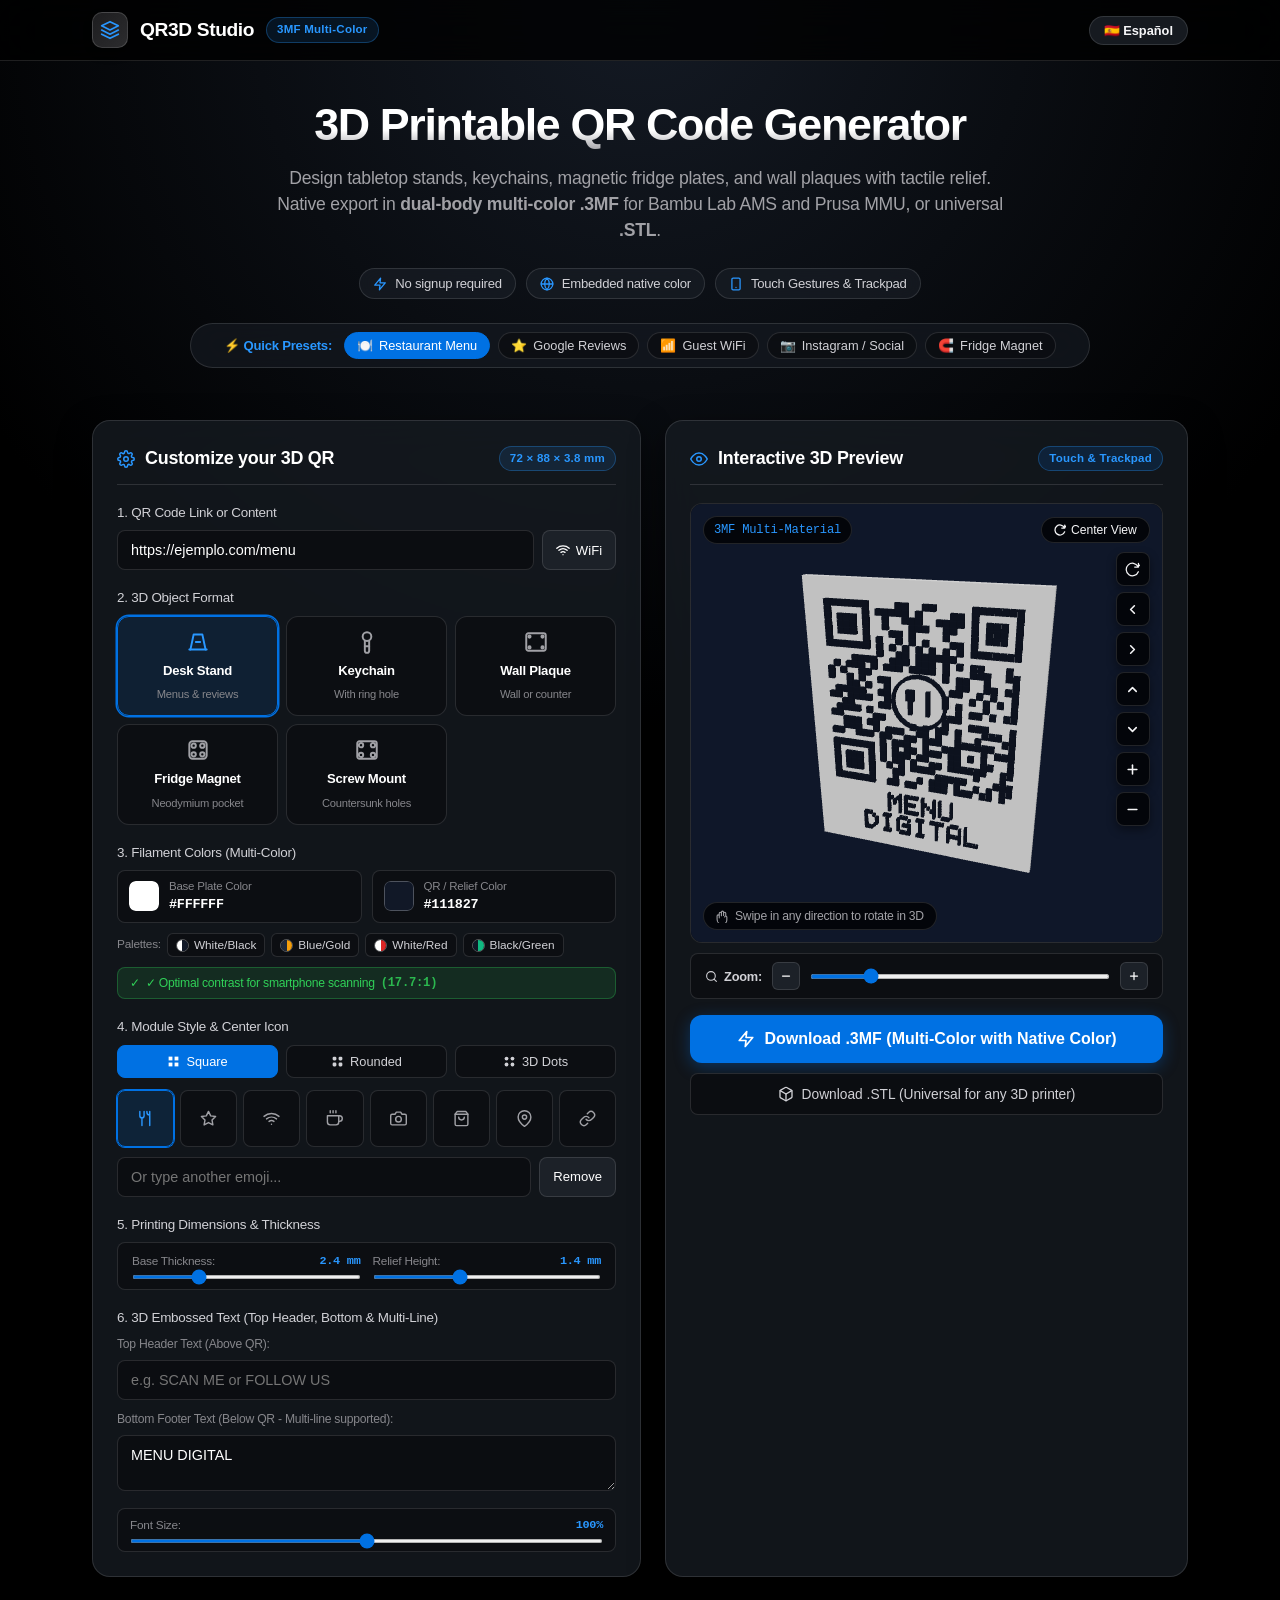
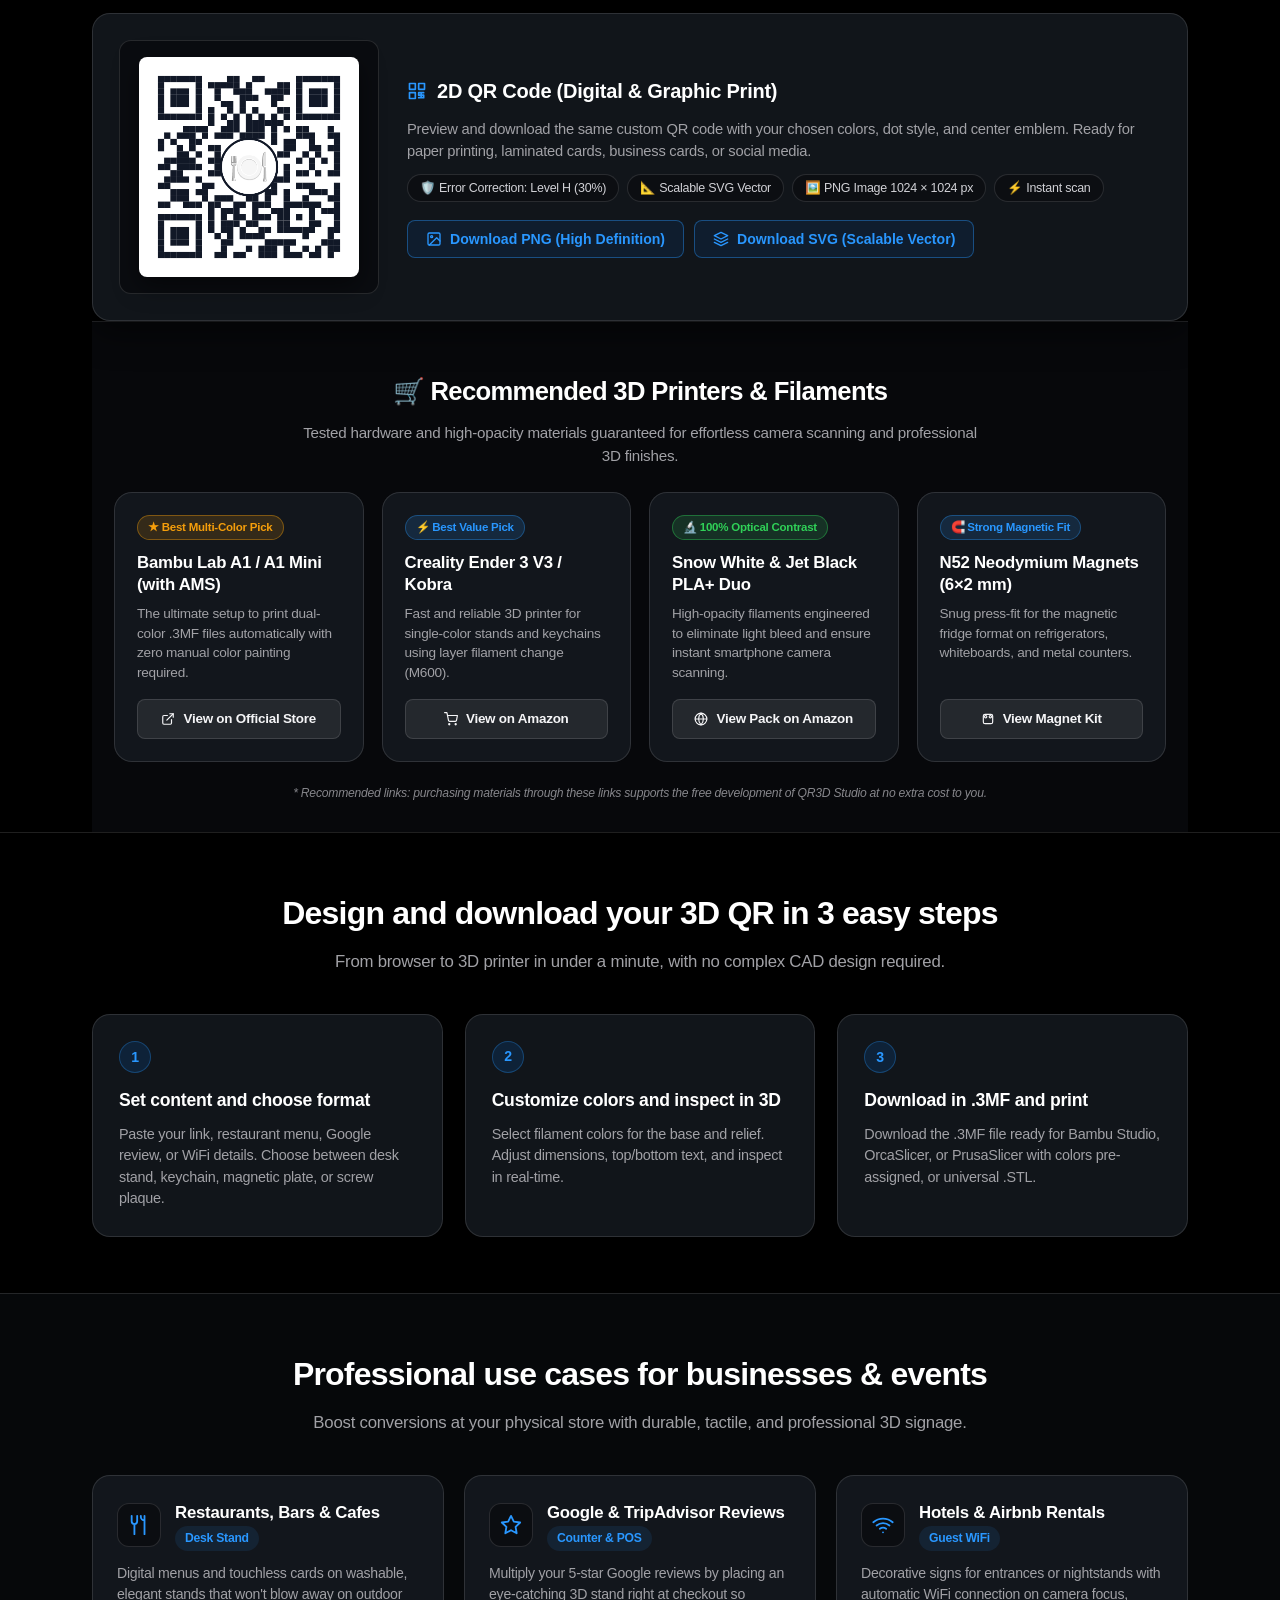
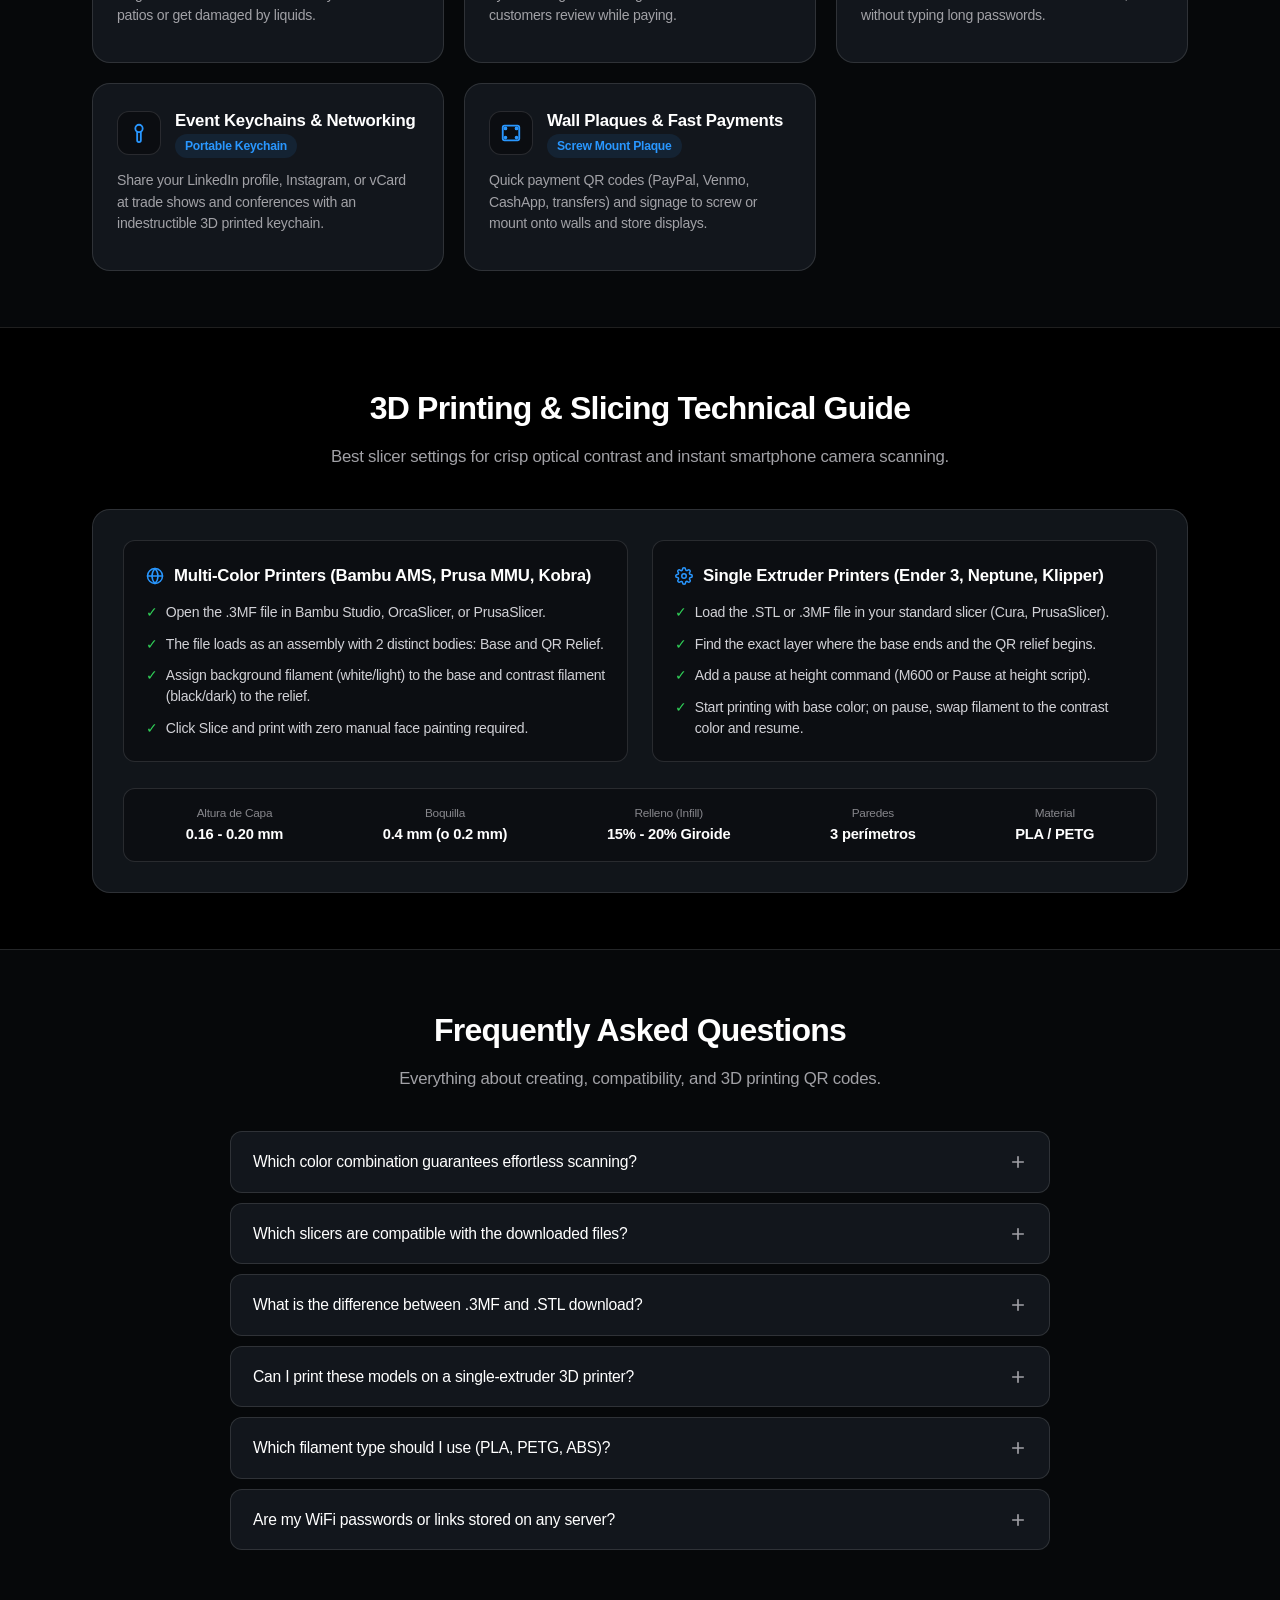
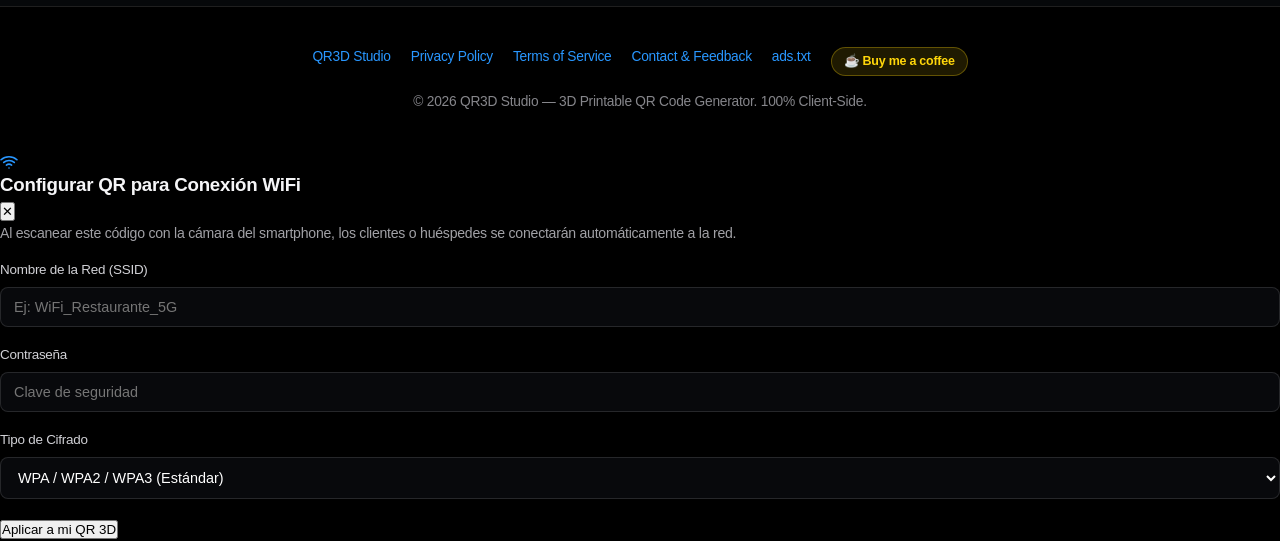
==== index.html @ d914e7c3 "Add files via upload" ====
<!DOCTYPE html>
<html lang="es">
<head>
  <!-- Google AdSense -->
  <script async src="https://pagead2.googlesyndication.com/pagead/js/adsbygoogle.js?client=ca-pub-1165188622425250" crossorigin="anonymous"></script>
  <!-- Google tag (gtag.js) -->
  <script async src="https://www.googletagmanager.com/gtag/js?id=AW-18417759272"></script>
  <script>
    window.dataLayer = window.dataLayer || [];
    function gtag(){dataLayer.push(arguments);}
    gtag('js', new Date());

    gtag('config', 'AW-18417759272');
  </script>
  <meta charset="UTF-8">
  <meta name="viewport" content="width=device-width, initial-scale=1.0, maximum-scale=5.0">
  
  <!-- SEO Primary Meta Tags -->
  <title>Generador de Códigos QR para Impresión 3D | QR3D Studio (3MF y STL)</title>
  <meta name="title" content="Generador de Códigos QR para Impresión 3D | QR3D Studio (3MF y STL)">
  <meta name="description" content="Crea códigos QR 3D para imprimir: soportes de restaurante, llaveros, placas magnéticas y de pared con textos superior e inferior multi-renglón. Exporta gratis en .3MF multicolor (Bambu/Prusa) y .STL.">
  <meta name="keywords" content="código QR para imprimir en 3D, QR llavero 3D, soporte QR 3D restaurante, generador QR 3MF multicolor, imprimir QR 3D, archivo 3MF multicolor, QR para Bambu Lab, QR wifi 3D, QR reseñas google 3d">
  <meta name="robots" content="index, follow">
  <meta name="author" content="QR3D Studio">

  <!-- Open Graph / Social Preview -->
  <meta property="og:type" content="website">
  <meta property="og:url" content="https://qr3dstudio.online/">
  <meta property="og:title" content="QR3D Studio — Generador de Códigos QR 3D en .3MF y .STL">
  <meta property="og:description" content="Convierte enlaces, cartas de restaurante y redes WiFi en piezas 3D físicas con relieve. Exportación directa multicolor para Bambu Lab, Prusa y STL.">
  <meta property="og:image" content="https://qr3dstudio.online/img/og-preview.svg">
  <meta property="og:image:type" content="image/svg+xml">
  <meta property="og:image:width" content="1200">
  <meta property="og:image:height" content="630">

  <!-- Twitter Card -->
  <meta name="twitter:card" content="summary_large_image">
  <meta name="twitter:title" content="QR3D Studio — Generador de Códigos QR para Impresión 3D">
  <meta name="twitter:description" content="Diseña soportes, llaveros y placas QR 3D listos para imprimir en tu navegador.">
  <meta name="twitter:image" content="https://qr3dstudio.online/img/og-preview.svg">

  <!-- PWA & Mobile Web App Manifest -->
  <link rel="manifest" href="manifest.json">
  <meta name="theme-color" content="#000000">
  <meta name="apple-mobile-web-app-capable" content="yes">
  <meta name="apple-mobile-web-app-status-bar-style" content="black-translucent">
  <meta name="apple-mobile-web-app-title" content="QR3D Studio">
  <link rel="apple-touch-icon" href="img/icon-192.svg">

  <!-- Stylesheet -->
  <link rel="stylesheet" href="css/styles.css">

  <!-- Structured Data (Schema.org) -->
  <script type="application/ld+json">
  {
    "@context": "https://schema.org",
    "@type": "WebApplication",
    "name": "QR3D Studio",
    "url": "https://qr3dstudio.online/",
    "description": "Herramienta online para generar modelos 3D de códigos QR en formato .3MF multicolor y .STL para impresión 3D.",
    "applicationCategory": "DesignApplication",
    "operatingSystem": "All",
    "offers": {
      "@type": "Offer",
      "price": "0",
      "priceCurrency": "USD"
    }
  }
  </script>
</head>
<body>

  <!-- Header -->
  <header>
    <div class="container nav-container">
      <div class="logo">
        <div class="logo-icon-box">
          <svg width="20" height="20" viewBox="0 0 24 24" fill="none" stroke="currentColor" stroke-width="2" stroke-linecap="round" stroke-linejoin="round">
            <polygon points="12 2 2 7 12 12 22 7 12 2"/>
            <polyline points="2 17 12 22 22 17"/>
            <polyline points="2 12 12 17 22 12"/>
          </svg>
        </div>
        <span data-i18n="app.title">QR3D Studio</span>
        <span class="badge-tag" data-i18n="app.badge">3MF Multicolor</span>
      </div>

      <div class="nav-actions">
        <!-- Language Switcher Button -->
        <button type="button" class="lang-btn" id="langSwitchBtn">
          🇺🇸 English
        </button>
      </div>
    </div>
  </header>

  <!-- Hero Section -->
  <section class="hero-section">
    <div class="container">
      <h1 class="hero-title" data-i18n="hero.title">Generador de Códigos QR para Impresión 3D</h1>
      <p class="hero-desc" data-i18n="hero.desc">
        Diseña soportes de sobremesa, llaveros, placas magnéticas y de pared con relieve táctil.
        Exportación nativa en <strong>.3MF multicolor con dos cuerpos</strong> para Bambu Lab AMS y Prusa MMU, o en <strong>.STL universal</strong>.
      </p>
      
      <div class="trust-badges">
        <div class="trust-item">
          <span class="trust-icon">
            <svg width="14" height="14" viewBox="0 0 24 24" fill="none" stroke="currentColor" stroke-width="2.2" stroke-linecap="round" stroke-linejoin="round">
              <polygon points="13 2 3 14 12 14 11 22 21 10 12 10 13 2"/>
            </svg>
          </span>
          <span data-i18n="hero.badge1">Sin registros ni esperas</span>
        </div>
        <div class="trust-item">
          <span class="trust-icon">
            <svg width="14" height="14" viewBox="0 0 24 24" fill="none" stroke="currentColor" stroke-width="2.2" stroke-linecap="round" stroke-linejoin="round">
              <circle cx="12" cy="12" r="10"/>
              <path d="M12 2a14.5 14.5 0 0 0 0 20 14.5 14.5 0 0 0 0-20"/>
              <path d="M2 12h20"/>
            </svg>
          </span>
          <span data-i18n="hero.badge2">Color embebido en el archivo</span>
        </div>
        <div class="trust-item">
          <span class="trust-icon">
            <svg width="14" height="14" viewBox="0 0 24 24" fill="none" stroke="currentColor" stroke-width="2.2" stroke-linecap="round" stroke-linejoin="round">
              <rect x="5" y="2" width="14" height="20" rx="2" ry="2"/>
              <line x1="12" y1="18" x2="12.01" y2="18"/>
            </svg>
          </span>
          <span data-i18n="hero.badge3">Gestos táctiles & Trackpad</span>
        </div>
      </div>

      <!-- Quick 1-Click Presets Bar -->
      <div class="presets-bar">
        <span class="presets-heading" data-i18n="presets.title">⚡ Presets Rápidos:</span>
        <button type="button" class="quick-preset-btn active" data-preset="menu">
          <span>🍽️</span> <span data-i18n="preset.menu">Menú Restaurante</span>
        </button>
        <button type="button" class="quick-preset-btn" data-preset="reviews">
          <span>⭐</span> <span data-i18n="preset.reviews">Reseñas Google</span>
        </button>
        <button type="button" class="quick-preset-btn" data-preset="wifi">
          <span>📶</span> <span data-i18n="preset.wifi">WiFi Huéspedes</span>
        </button>
        <button type="button" class="quick-preset-btn" data-preset="instagram">
          <span>📷</span> <span data-i18n="preset.instagram">Instagram / Redes</span>
        </button>
        <button type="button" class="quick-preset-btn" data-preset="magnet">
          <span>🧲</span> <span data-i18n="preset.magnet">Imán para Nevera</span>
        </button>
      </div>

    </div>
  </section>

  <!-- Main Tool Workspace (Above the fold) -->
  <main class="container">
    <div class="studio-grid">
      
      <!-- Left Panel: Customization Controls -->
      <div class="panel">
        <div class="panel-header">
          <h2 class="panel-title">
            <span class="title-icon">
              <svg width="18" height="18" viewBox="0 0 24 24" fill="none" stroke="currentColor" stroke-width="2" stroke-linecap="round" stroke-linejoin="round">
                <circle cx="12" cy="12" r="3"/>
                <path d="M19.4 15a1.65 1.65 0 0 0 .33 1.82l.06.06a2 2 0 0 1 0 2.83 2 2 0 0 1-2.83 0l-.06-.06a1.65 1.65 0 0 0-1.82-.33 1.65 1.65 0 0 0-1 1.51V21a2 2 0 0 1-2 2 2 2 0 0 1-2-2v-.09A1.65 1.65 0 0 0 9 19.4a1.65 1.65 0 0 0-1.82.33l-.06.06a2 2 0 0 1-2.83 0 2 2 0 0 1 0-2.83l.06-.06a1.65 1.65 0 0 0 .33-1.82 1.65 1.65 0 0 0-1.51-1H3a2 2 0 0 1-2-2 2 2 0 0 1 2-2h.09A1.65 1.65 0 0 0 4.6 9a1.65 1.65 0 0 0-.33-1.82l-.06-.06a2 2 0 0 1 0-2.83 2 2 0 0 1 2.83 0l.06.06a1.65 1.65 0 0 0 1.82.33H9a1.65 1.65 0 0 0 1-1.51V3a2 2 0 0 1 2-2 2 2 0 0 1 2 2v.09a1.65 1.65 0 0 0 1 1.51 1.65 1.65 0 0 0 1.82-.33l.06-.06a2 2 0 0 1 2.83 0 2 2 0 0 1 0 2.83l-.06.06a1.65 1.65 0 0 0-.33 1.82V9a1.65 1.65 0 0 0 1.51 1H21a2 2 0 0 1 2 2 2 2 0 0 1-2 2h-.09a1.65 1.65 0 0 0-1.51 1z"/>
              </svg>
            </span>
            <span data-i18n="panel.customize">Personaliza tu QR 3D</span>
          </h2>
          <span class="badge-tag" id="dimsBadge">72 × 90 × 3.8 mm</span>
        </div>

        <!-- 1. URL / Content Input -->
        <div class="control-group">
          <label class="control-label" for="qrInput" data-i18n="label.qr_content">1. Enlace o Contenido del QR</label>
          <div class="input-with-action">
            <input type="text" id="qrInput" class="text-input" placeholder="https://tu-restaurante.com/carta o enlace de Google Reviews" data-i18n-placeholder="placeholder.qr_input" value="https://ejemplo.com/menu">
            <button type="button" id="wifiHelperBtn" class="action-btn-sm" title="Crear QR para WiFi">
              <svg width="14" height="14" viewBox="0 0 24 24" fill="none" stroke="currentColor" stroke-width="2.2" stroke-linecap="round" stroke-linejoin="round">
                <path d="M5 12.55a11 11 0 0 1 14.08 0"/>
                <path d="M1.42 9a16 16 0 0 1 21.16 0"/>
                <path d="M8.53 16.11a6 6 0 0 1 6.95 0"/>
                <line x1="12" y1="20" x2="12.01" y2="20"/>
              </svg>
              <span data-i18n="btn.wifi">WiFi</span>
            </button>
          </div>
        </div>

        <!-- 2. Object Format (Stand, Keychain, Plaque, Magnetic, Countersunk) -->
        <div class="control-group">
          <label class="control-label" data-i18n="label.format">2. Formato del Objeto 3D</label>
          <div class="format-grid">
            <!-- Stand -->
            <div class="format-card active" data-format="stand">
              <svg class="format-svg" width="26" height="26" viewBox="0 0 24 24" fill="none" stroke="currentColor" stroke-width="1.8" stroke-linecap="round" stroke-linejoin="round">
                <path d="M4 19h16"/>
                <path d="M5 19L8 5h8l3 14"/>
                <path d="M10 12h4"/>
              </svg>
              <div class="format-title" data-i18n="format.stand">Soporte Mesa</div>
              <div class="format-sub" data-i18n="format.stand_sub">Cartas y reseñas</div>
            </div>

            <!-- Keychain -->
            <div class="format-card" data-format="keychain">
              <svg class="format-svg" width="26" height="26" viewBox="0 0 24 24" fill="none" stroke="currentColor" stroke-width="1.8" stroke-linecap="round" stroke-linejoin="round">
                <circle cx="12" cy="7" r="4"/>
                <path d="M10 11v9a2 2 0 0 0 2 2h0a2 2 0 0 0 2-2v-9"/>
                <line x1="10" y1="16" x2="14" y2="16"/>
              </svg>
              <div class="format-title" data-i18n="format.keychain">Llavero</div>
              <div class="format-sub" data-i18n="format.keychain_sub">Con anilla</div>
            </div>

            <!-- Plaque -->
            <div class="format-card" data-format="plaque">
              <svg class="format-svg" width="26" height="26" viewBox="0 0 24 24" fill="none" stroke="currentColor" stroke-width="1.8" stroke-linecap="round" stroke-linejoin="round">
                <rect x="3" y="4" width="18" height="16" rx="2"/>
                <circle cx="6" cy="7" r="1"/><circle cx="18" cy="7" r="1"/><circle cx="6" cy="17" r="1"/><circle cx="18" cy="17" r="1"/>
              </svg>
              <div class="format-title" data-i18n="format.plaque">Placa Pared</div>
              <div class="format-sub" data-i18n="format.plaque_sub">Pared o mostrador</div>
            </div>

            <!-- Magnetic Fridge -->
            <div class="format-card" data-format="magnetic">
              <svg class="format-svg" width="26" height="26" viewBox="0 0 24 24" fill="none" stroke="currentColor" stroke-width="1.8" stroke-linecap="round" stroke-linejoin="round">
                <rect x="4" y="4" width="16" height="16" rx="3"/>
                <circle cx="8" cy="8" r="2"/><circle cx="16" cy="8" r="2"/><circle cx="8" cy="16" r="2"/><circle cx="16" cy="16" r="2"/>
              </svg>
              <div class="format-title" data-i18n="format.magnetic">Imán Nevera</div>
              <div class="format-sub" data-i18n="format.magnetic_sub">Cajeado neodimio</div>
            </div>

            <!-- Countersunk Screws -->
            <div class="format-card" data-format="countersunk">
              <svg class="format-svg" width="26" height="26" viewBox="0 0 24 24" fill="none" stroke="currentColor" stroke-width="1.8" stroke-linecap="round" stroke-linejoin="round">
                <rect x="3" y="4" width="18" height="16" rx="2"/>
                <circle cx="6.5" cy="7.5" r="2"/><circle cx="17.5" cy="7.5" r="2"/><circle cx="6.5" cy="16.5" r="2"/><circle cx="17.5" cy="16.5" r="2"/>
              </svg>
              <div class="format-title" data-i18n="format.countersunk">Con Tornillos</div>
              <div class="format-sub" data-i18n="format.countersunk_sub">Agujeros cónicos</div>
            </div>
          </div>

          <!-- Dynamic Magnet Size Options -->
          <div id="magnetSizeGroup" style="display:none; margin-top:10px;">
            <span class="control-label" style="font-size:0.78rem;" data-i18n="label.magnet_size">Tamaño de Imán de Neodimio:</span>
            <div class="toggle-pills">
              <button type="button" class="shape-btn magnet-size-btn active" data-size="6x2" data-i18n="magnet.6mm">6×2 mm (Estándar)</button>
              <button type="button" class="shape-btn magnet-size-btn" data-size="10x2" data-i18n="magnet.10mm">10×2 mm (Extra Fuerte)</button>
            </div>
          </div>
        </div>

        <!-- 3. Dual Colors & Optical Contrast Detector -->
        <div class="control-group">
          <label class="control-label" data-i18n="label.colors">3. Colores de Filamento (Multicolor)</label>
          <div class="color-picker-row">
            <div class="color-box-picker">
              <input type="color" id="baseColorInput" value="#FFFFFF">
              <div class="color-box-info">
                <span class="color-box-label" data-i18n="label.base_color">Color de la Base</span>
                <span class="color-box-hex" id="baseColorHex">#FFFFFF</span>
              </div>
            </div>
            <div class="color-box-picker">
              <input type="color" id="reliefColorInput" value="#111827">
              <div class="color-box-info">
                <span class="color-box-label" data-i18n="label.relief_color">Color del QR / Relieve</span>
                <span class="color-box-hex" id="reliefColorHex">#111827</span>
              </div>
            </div>
          </div>

          <!-- Color Presets -->
          <div class="presets-container">
            <span class="presets-label" data-i18n="label.palettes">Paletas:</span>
            <button type="button" class="color-preset-btn" data-base="#FFFFFF" data-relief="#111827">
              <span class="preset-dual-dot"><span class="preset-half" style="background:#FFFFFF"></span><span class="preset-half" style="background:#111827"></span></span> <span data-i18n="palette.bw">Blanco/Negro</span>
            </button>
            <button type="button" class="color-preset-btn" data-base="#1E293B" data-relief="#F59E0B">
              <span class="preset-dual-dot"><span class="preset-half" style="background:#1E293B"></span><span class="preset-half" style="background:#F59E0B"></span></span> <span data-i18n="palette.gold">Azul/Oro</span>
            </button>
            <button type="button" class="color-preset-btn" data-base="#FFFFFF" data-relief="#DC2626">
              <span class="preset-dual-dot"><span class="preset-half" style="background:#FFFFFF"></span><span class="preset-half" style="background:#DC2626"></span></span> <span data-i18n="palette.red">Blanco/Rojo</span>
            </button>
            <button type="button" class="color-preset-btn" data-base="#111827" data-relief="#10B981">
              <span class="preset-dual-dot"><span class="preset-half" style="background:#111827"></span><span class="preset-half" style="background:#10B981"></span></span> <span data-i18n="palette.green">Negro/Verde</span>
            </button>
          </div>

          <!-- Live Optical Contrast Badge -->
          <div id="contrastBadge" class="contrast-badge optimal">
            <span class="contrast-icon">✓</span>
            <span data-i18n="contrast.optimal">Contraste óptimo para escaneo con smartphone</span>
            <span class="contrast-ratio">(21:1)</span>
          </div>
        </div>

        <!-- 4. Module Shape & Center Icon -->
        <div class="control-group">
          <label class="control-label" data-i18n="label.style_and_icon">4. Estilo de los Puntos e Icono Central</label>
          <div class="toggle-pills" style="margin-bottom: 12px;">
            <button type="button" class="shape-btn active" data-shape="square">
              <svg width="13" height="13" viewBox="0 0 24 24" fill="currentColor">
                <rect x="3" y="3" width="7" height="7"/>
                <rect x="14" y="3" width="7" height="7"/>
                <rect x="3" y="14" width="7" height="7"/>
                <rect x="14" y="14" width="7" height="7"/>
              </svg>
              <span data-i18n="shape.square">Cuadrado</span>
            </button>
            <button type="button" class="shape-btn" data-shape="rounded">
              <svg width="13" height="13" viewBox="0 0 24 24" fill="currentColor">
                <rect x="3" y="3" width="7" height="7" rx="2.5"/>
                <rect x="14" y="3" width="7" height="7" rx="2.5"/>
                <rect x="3" y="14" width="7" height="7" rx="2.5"/>
                <rect x="14" y="14" width="7" height="7" rx="2.5"/>
              </svg>
              <span data-i18n="shape.rounded">Redondeado</span>
            </button>
            <button type="button" class="shape-btn" data-shape="dots">
              <svg width="13" height="13" viewBox="0 0 24 24" fill="currentColor">
                <circle cx="6.5" cy="6.5" r="3.5"/><circle cx="17.5" cy="6.5" r="3.5"/><circle cx="6.5" cy="17.5" r="3.5"/><circle cx="17.5" cy="17.5" r="3.5"/>
              </svg>
              <span data-i18n="shape.dots">Puntos 3D</span>
            </button>
          </div>

          <!-- Minimalist Vector Emblem Selector -->
          <div class="emoji-selector-row">
            <button type="button" class="emblem-btn active" data-emoji="🍽️" title="Restaurante / Carta">
              <svg width="17" height="17" viewBox="0 0 24 24" fill="none" stroke="currentColor" stroke-width="2" stroke-linecap="round" stroke-linejoin="round">
                <path d="M18 2v20M18 7a4 4 0 0 1-4-4V2"/><path d="M4 2v6a3 3 0 0 0 3 3h0a3 3 0 0 0 3-3V2M7 11v11"/>
              </svg>
            </button>
            <button type="button" class="emblem-btn" data-emoji="⭐" title="Reseñas Google">
              <svg width="17" height="17" viewBox="0 0 24 24" fill="none" stroke="currentColor" stroke-width="2" stroke-linecap="round" stroke-linejoin="round">
                <polygon points="12 2 15.09 8.26 22 9.27 17 14.14 18.18 21.02 12 17.77 5.82 21.02 7 14.14 2 9.27 8.91 8.26 12 2"/>
              </svg>
            </button>
            <button type="button" class="emblem-btn" data-emoji="📶" title="WiFi">
              <svg width="17" height="17" viewBox="0 0 24 24" fill="none" stroke="currentColor" stroke-width="2" stroke-linecap="round" stroke-linejoin="round">
                <path d="M5 12.55a11 11 0 0 1 14.08 0"/><path d="M1.42 9a16 16 0 0 1 21.16 0"/><path d="M8.53 16.11a6 6 0 0 1 6.95 0"/><line x1="12" y1="20" x2="12.01" y2="20"/>
              </svg>
            </button>
            <button type="button" class="emblem-btn" data-emoji="☕" title="Café">
              <svg width="17" height="17" viewBox="0 0 24 24" fill="none" stroke="currentColor" stroke-width="2" stroke-linecap="round" stroke-linejoin="round">
                <path d="M18 8h1a4 4 0 0 1 0 8h-1"/><path d="M2 8h16v9a4 4 0 0 1-4 4H6a4 4 0 0 1-4-4V8z"/><line x1="6" y1="1" x2="6" y2="4"/><line x1="10" y1="1" x2="10" y2="4"/><line x1="14" y1="1" x2="14" y2="4"/>
              </svg>
            </button>
            <button type="button" class="emblem-btn" data-emoji="📷" title="Instagram / Cámara">
              <svg width="17" height="17" viewBox="0 0 24 24" fill="none" stroke="currentColor" stroke-width="2" stroke-linecap="round" stroke-linejoin="round">
                <path d="M23 19a2 2 0 0 1-2 2H3a2 2 0 0 1-2-2V8a2 2 0 0 1 2-2h4l2-3h6l2 3h4a2 2 0 0 1 2 2z"/><circle cx="12" cy="13" r="4"/>
              </svg>
            </button>
            <button type="button" class="emblem-btn" data-emoji="🛍️" title="Comercio / Tienda">
              <svg width="17" height="17" viewBox="0 0 24 24" fill="none" stroke="currentColor" stroke-width="2" stroke-linecap="round" stroke-linejoin="round">
                <path d="M6 2L3 6v14a2 2 0 0 0 2 2h14a2 2 0 0 0 2-2V6l-3-4z"/><line x1="3" y1="6" x2="21" y2="6"/><path d="M16 10a4 4 0 0 1-8 0"/>
              </svg>
            </button>
            <button type="button" class="emblem-btn" data-emoji="📍" title="Ubicación">
              <svg width="17" height="17" viewBox="0 0 24 24" fill="none" stroke="currentColor" stroke-width="2" stroke-linecap="round" stroke-linejoin="round">
                <path d="M21 10c0 7-9 13-9 13s-9-6-9-13a9 9 0 0 1 18 0z"/><circle cx="12" cy="10" r="3"/>
              </svg>
            </button>
            <button type="button" class="emblem-btn" data-emoji="🔗" title="Enlace web">
              <svg width="17" height="17" viewBox="0 0 24 24" fill="none" stroke="currentColor" stroke-width="2" stroke-linecap="round" stroke-linejoin="round">
                <path d="M10 13a5 5 0 0 0 7.54.54l3-3a5 5 0 0 0-7.07-7.07l-1.72 1.71"/><path d="M14 11a5 5 0 0 0-7.54-.54l-3 3a5 5 0 0 0 7.07 7.07l1.71-1.71"/>
              </svg>
            </button>
          </div>

          <div class="input-with-action">
            <input type="text" id="customEmojiInput" class="text-input" placeholder="O escribe otro emoji..." data-i18n-placeholder="placeholder.custom_emoji" maxlength="4">
            <button type="button" id="clearEmojiBtn" class="action-btn-sm" data-i18n="btn.clear_emoji">Quitar</button>
          </div>
        </div>

        <!-- 5. Dimensions & Thickness Sliders -->
        <div class="control-group">
          <label class="control-label" data-i18n="label.dimensions">5. Dimensiones y Grosores de Impresión</label>
          <div class="dimension-sliders-row">
            <div class="dim-slider-item">
              <div class="dim-slider-header">
                <span data-i18n="label.base_thick">Grosor de Base:</span>
                <span id="baseThickVal" class="dim-slider-val">2.4 mm</span>
              </div>
              <input type="range" id="baseThickSlider" class="dim-range-input" min="1.6" max="4.5" value="2.4" step="0.2">
            </div>
            <div class="dim-slider-item">
              <div class="dim-slider-header">
                <span data-i18n="label.relief_height">Altura Relieve:</span>
                <span id="reliefHeightVal" class="dim-slider-val">1.4 mm</span>
              </div>
              <input type="range" id="reliefHeightSlider" class="dim-range-input" min="0.8" max="2.4" value="1.4" step="0.2">
            </div>
          </div>
        </div>

        <!-- 6. 3D Embossed Text: Top Header, Bottom & Multi-Line -->
        <div class="control-group" style="margin-bottom: 0;">
          <label class="control-label" data-i18n="label.text_section">6. Textos en Relieve 3D (Superior, Inferior y Renglones)</label>
          
          <!-- Top Header Text -->
          <div style="margin-bottom: 10px;">
            <label class="control-label" for="topTextInput" style="font-size:0.76rem; color:var(--text-muted);" data-i18n="label.top_text">Texto Superior (Arriba del QR):</label>
            <input type="text" id="topTextInput" class="text-input" placeholder="Ej: ESCANÉAME o SÍGUENOS" data-i18n-placeholder="placeholder.top_text" value="" maxlength="26">
          </div>

          <!-- Bottom Footer Text (Textarea with multi-line support) -->
          <div style="margin-bottom: 10px;">
            <label class="control-label" for="bottomTextInput" style="font-size:0.76rem; color:var(--text-muted);" data-i18n="label.bottom_text">Texto Inferior (Abajo del QR - Soporta renglones):</label>
            <textarea id="bottomTextInput" class="text-input" rows="2" style="resize:vertical; min-height:48px;" placeholder="Ej: MENÚ DIGITAL&#10;RESTAURANTE" data-i18n-placeholder="placeholder.bottom_text" maxlength="50">MENU DIGITAL</textarea>
          </div>

          <!-- Font Size Scale Slider -->
          <div class="dim-slider-item" style="background:rgba(10, 12, 16, 0.7); border:1px solid var(--border); border-radius:var(--radius-sm); padding:8px 12px;">
            <div class="dim-slider-header">
              <span data-i18n="label.text_size">Tamaño de Letra:</span>
              <span id="textSizeVal" class="dim-slider-val">100%</span>
            </div>
            <input type="range" id="textSizeSlider" class="dim-range-input" min="50" max="150" value="100" step="5">
          </div>
        </div>

      </div>

      <!-- Right Panel: Interactive 3D Viewport & Instant Downloads -->
      <div class="panel viewport-panel">
        <div class="panel-header">
          <h2 class="panel-title">
            <span class="title-icon">
              <svg width="18" height="18" viewBox="0 0 24 24" fill="none" stroke="currentColor" stroke-width="2" stroke-linecap="round" stroke-linejoin="round">
                <path d="M1 12s4-8 11-8 11 8 11 8-4 8-11 8-11-8-11-8z"/>
                <circle cx="12" cy="12" r="3"/>
              </svg>
            </span>
            <span data-i18n="panel.viewport">Vista Previa 3D Interactiva</span>
          </h2>
          <span class="badge-tag" style="background:rgba(0, 113, 227, 0.15); color:#2997ff;" data-i18n="badge.touch">Gesto Táctil & Trackpad</span>
        </div>

        <!-- 3D Canvas Viewport (touch-action locked for smooth swipe) -->
        <div class="viewport-container">
          <canvas id="qrCanvas3d"></canvas>
          
          <!-- Viewport Top Overlay -->
          <div class="viewport-overlay-top">
            <span class="dimensions-badge" data-i18n="badge.multimaterial">3MF Multi-Material</span>
            <button type="button" class="reset-cam-btn" id="reset3dBtn">
              <svg width="12" height="12" viewBox="0 0 24 24" fill="none" stroke="currentColor" stroke-width="2.5" stroke-linecap="round" stroke-linejoin="round">
                <path d="M21.5 2v6h-6M21.34 15.57a10 10 0 1 1-.57-8.38l6.73-5.19"/>
              </svg>
              <span data-i18n="btn.center_view">Centrar Vista</span>
            </button>
          </div>

          <!-- On-Screen Floating Control Buttons -->
          <div class="viewport-floating-controls">
            <button type="button" class="viewport-ctrl-btn" id="btnAutoRotate" title="Rotación automática (Play / Pausa)">
              <svg width="15" height="15" viewBox="0 0 24 24" fill="none" stroke="currentColor" stroke-width="2" stroke-linecap="round" stroke-linejoin="round">
                <path d="M21.5 2v6h-6M21.34 15.57a10 10 0 1 1-.57-8.38l6.73-5.19"/>
              </svg>
            </button>
            <button type="button" class="viewport-ctrl-btn" id="btnRotateLeft" title="Girar izquierda">
              <svg width="15" height="15" viewBox="0 0 24 24" fill="none" stroke="currentColor" stroke-width="2.5" stroke-linecap="round" stroke-linejoin="round">
                <polyline points="15 18 9 12 15 6"/>
              </svg>
            </button>
            <button type="button" class="viewport-ctrl-btn" id="btnRotateRight" title="Girar derecha">
              <svg width="15" height="15" viewBox="0 0 24 24" fill="none" stroke="currentColor" stroke-width="2.5" stroke-linecap="round" stroke-linejoin="round">
                <polyline points="9 18 15 12 9 6"/>
              </svg>
            </button>
            <button type="button" class="viewport-ctrl-btn" id="btnTiltUp" title="Inclinar arriba">
              <svg width="15" height="15" viewBox="0 0 24 24" fill="none" stroke="currentColor" stroke-width="2.5" stroke-linecap="round" stroke-linejoin="round">
                <polyline points="18 15 12 9 6 15"/>
              </svg>
            </button>
            <button type="button" class="viewport-ctrl-btn" id="btnTiltDown" title="Inclinar abajo">
              <svg width="15" height="15" viewBox="0 0 24 24" fill="none" stroke="currentColor" stroke-width="2.5" stroke-linecap="round" stroke-linejoin="round">
                <polyline points="6 9 12 15 18 9"/>
              </svg>
            </button>
            <button type="button" class="viewport-ctrl-btn" id="btnZoomIn" title="Acercar zoom (+)">
              <svg width="15" height="15" viewBox="0 0 24 24" fill="none" stroke="currentColor" stroke-width="2.5" stroke-linecap="round" stroke-linejoin="round">
                <line x1="12" y1="5" x2="12" y2="19"/><line x1="5" y1="12" x2="19" y2="12"/>
              </svg>
            </button>
            <button type="button" class="viewport-ctrl-btn" id="btnZoomOut" title="Alejar zoom (-)">
              <svg width="15" height="15" viewBox="0 0 24 24" fill="none" stroke="currentColor" stroke-width="2.5" stroke-linecap="round" stroke-linejoin="round">
                <line x1="5" y1="12" x2="19" y2="12"/>
              </svg>
            </button>
          </div>

          <!-- Viewport Bottom Overlay -->
          <div class="viewport-overlay-bottom">
            <span class="trackpad-hint-bar">
              <svg width="13" height="13" viewBox="0 0 24 24" fill="none" stroke="currentColor" stroke-width="2" stroke-linecap="round" stroke-linejoin="round">
                <path d="M18 11V6a2 2 0 0 0-2-2v0a2 2 0 0 0-2 2v0M14 10V4a2 2 0 0 0-2-2v0a2 2 0 0 0-2 2v2M10 10.5V6a2 2 0 0 0-2-2v0a2 2 0 0 0-2 2v8M6 14.5V11a2 2 0 0 0-2-2v0a2 2 0 0 0-2 2v6c0 5 3.5 9 8.5 9h2c4 0 7.5-3 7.5-7.5V13a2 2 0 0 0-2-2v0a2 2 0 0 0-2 2"/>
              </svg>
              <span data-i18n="hint.touch">Desliza en cualquier dirección para rotar en 3D</span>
            </span>
          </div>
        </div>

        <!-- Interactive Zoom Slider Bar -->
        <div class="zoom-slider-bar">
          <span class="zoom-label">
            <svg width="13" height="13" viewBox="0 0 24 24" fill="none" stroke="currentColor" stroke-width="2" stroke-linecap="round" stroke-linejoin="round">
              <circle cx="11" cy="11" r="8"/><line x1="21" y1="21" x2="16.65" y2="16.65"/>
            </svg>
            <span data-i18n="label.zoom">Zoom:</span>
          </span>
          <button type="button" class="zoom-step-btn" id="btnZoomOutSlider" title="Alejar (Zoom -)">
            <svg width="12" height="12" viewBox="0 0 24 24" fill="none" stroke="currentColor" stroke-width="2.5" stroke-linecap="round" stroke-linejoin="round">
              <line x1="5" y1="12" x2="19" y2="12"/>
            </svg>
          </button>
          <input type="range" id="zoomSlider" min="90" max="500" value="220" step="2" title="Desliza para ajustar el tamaño en pantalla">
          <button type="button" class="zoom-step-btn" id="btnZoomInSlider" title="Acercar (Zoom +)">
            <svg width="12" height="12" viewBox="0 0 24 24" fill="none" stroke="currentColor" stroke-width="2.5" stroke-linecap="round" stroke-linejoin="round">
              <line x1="12" y1="5" x2="12" y2="19"/><line x1="5" y1="12" x2="19" y2="12"/>
            </svg>
          </button>
        </div>

        <!-- Direct 1-Click Instant 3D Download Buttons -->
        <div class="download-section">
          <button type="button" id="btnDownload3MF" class="btn-primary-download">
            <svg width="18" height="18" viewBox="0 0 24 24" fill="none" stroke="currentColor" stroke-width="2.2" stroke-linecap="round" stroke-linejoin="round">
              <polygon points="13 2 3 14 12 14 11 22 21 10 12 10 13 2"/>
            </svg>
            <span data-i18n="btn.download_3mf">Descargar .3MF (Multicolor con Color Nativo)</span>
          </button>
          
          <button type="button" id="btnDownloadSTL" class="btn-secondary-download" style="padding: 12px;" title="Descargar modelo 3D combinado para cambio de filamento por pausa de capa">
            <svg width="16" height="16" viewBox="0 0 24 24" fill="none" stroke="currentColor" stroke-width="2" stroke-linecap="round" stroke-linejoin="round">
              <path d="M21 16V8a2 2 0 0 0-1-1.73l-7-4a2 2 0 0 0-2 0l-7 4A2 2 0 0 0 3 8v8a2 2 0 0 0 1 1.73l7 4a2 2 0 0 0 2 0l7-4A2 2 0 0 0 21 16z"/>
              <polyline points="3.27 6.96 12 12.01 20.73 6.96"/>
              <line x1="12" y1="22.08" x2="12" y2="12"/>
            </svg>
            <span data-i18n="btn.download_stl">Descargar .STL (Universal para cualquier impresora)</span>
          </button>
        </div>

      </div>

    </div>

    <!-- NEW SECTION: Dedicated 2D QR Code View & Vector Export -->
    <div class="qr-2d-section">
      <div class="qr-2d-grid">
        <!-- 2D High-Resolution Canvas Preview -->
        <div class="qr-2d-preview-wrapper">
          <canvas id="qrCanvas2dFull" width="512" height="512"></canvas>
        </div>

        <!-- 2D Information & Export Actions -->
        <div class="qr-2d-info-col">
          <h3 class="qr-2d-title">
            <span class="title-icon">
              <svg width="20" height="20" viewBox="0 0 24 24" fill="none" stroke="currentColor" stroke-width="2" stroke-linecap="round" stroke-linejoin="round">
                <rect x="3" y="3" width="7" height="7"/>
                <rect x="14" y="3" width="7" height="7"/>
                <rect x="3" y="14" width="7" height="7"/>
                <path d="M14 14h3v3h-3zM17 17h3v3h-3zM14 20h3v-3M20 14h-3v3"/>
              </svg>
            </span>
            <span data-i18n="section_2d.title">Código QR en 2D (Digital e Impresión Gráfica)</span>
          </h3>
          <p class="qr-2d-desc" data-i18n="section_2d.desc">
            Visualiza y descarga el mismo código QR con tus colores personalizados, forma de puntos y distintivo central.
            Listo para imprimir en papel, incluir en cartas plastificadas, tarjetas de visita o publicar en redes sociales.
          </p>

          <div class="qr-2d-meta-row">
            <span class="qr-meta-pill" data-i18n="meta.error_correction">🛡️ Corrección de error: Nivel H (30%)</span>
            <span class="qr-meta-pill" data-i18n="meta.svg">📐 Formato Vectorial SVG</span>
            <span class="qr-meta-pill" data-i18n="meta.png">🖼️ Imagen PNG 1024 × 1024 px</span>
            <span class="qr-meta-pill" data-i18n="meta.scan">⚡ Escaneo instantáneo</span>
          </div>

          <div class="qr-2d-actions-row">
            <button type="button" id="btnDownloadPNG2D" class="btn-2d-download">
              <svg width="16" height="16" viewBox="0 0 24 24" fill="none" stroke="currentColor" stroke-width="2" stroke-linecap="round" stroke-linejoin="round">
                <rect x="3" y="3" width="18" height="18" rx="2" ry="2"/>
                <circle cx="8.5" cy="8.5" r="1.5"/>
                <polyline points="21 15 16 10 5 21"/>
              </svg>
              <span data-i18n="btn.download_png">Descargar PNG (Alta Definición)</span>
            </button>
            <button type="button" id="btnDownloadSVG2D" class="btn-2d-download">
              <svg width="16" height="16" viewBox="0 0 24 24" fill="none" stroke="currentColor" stroke-width="2" stroke-linecap="round" stroke-linejoin="round">
                <polygon points="12 2 2 7 12 12 22 7 12 2"/>
                <polyline points="2 17 12 22 22 17"/>
                <polyline points="2 12 12 17 22 12"/>
              </svg>
              <span data-i18n="btn.download_svg">Descargar SVG (Vectorial Escalable)</span>
            </button>
          </div>
        </div>
      </div>
    </div>

    <!-- Recommended 3D Hardware & High-Contrast Supplies -->
        <!-- Recommended 3D Printers, Filaments & Hardware Showcase (Affiliate Ready) -->
    <section class="affiliate-section">
      <div class="container">
        <div class="section-header" style="margin-bottom: 16px;">
          <h2 class="section-title" style="font-size: 1.6rem;" data-i18n="affiliate.section_title">🛒 Impresoras 3D y Filamentos Recomendados</h2>
          <p class="section-subtitle" style="font-size: 0.95rem;" data-i18n="affiliate.section_desc">Equipamiento probado y materiales con contraste óptico garantizado para fabricar tus códigos QR 3D con acabado profesional.</p>
        </div>

        <div class="affiliate-grid">
          <!-- Card 1: Bambu Lab A1 / A1 Mini -->
          <div class="affiliate-card">
            <span class="affiliate-badge gold" data-i18n="affiliate.printer1_badge">★ Mejor Opción Multicolor</span>
            <h3 class="affiliate-title" data-i18n="affiliate.printer1_title">Bambu Lab A1 / A1 Mini (con AMS)</h3>
            <p class="affiliate-desc" data-i18n="affiliate.printer1_desc">La combinación ideal para imprimir archivos .3MF multicolor en 2 colores de forma 100% automática sin pintar a mano.</p>
            <a href="https://store.bambulab.com" target="_blank" rel="noopener sponsored" class="affiliate-btn">
              <svg width="14" height="14" viewBox="0 0 24 24" fill="none" stroke="currentColor" stroke-width="2" stroke-linecap="round" stroke-linejoin="round"><path d="M18 13v6a2 2 0 0 1-2 2H5a2 2 0 0 1-2-2V8a2 2 0 0 1 2-2h6"/><polyline points="15 3 21 3 21 9"/><line x1="10" y1="14" x2="21" y2="3"/></svg>
              <span data-i18n="affiliate.printer1_btn">Ver Oferta en Tienda Oficial</span>
            </a>
          </div>

          <!-- Card 2: Creality Ender 3 V3 / Kobra -->
          <div class="affiliate-card">
            <span class="affiliate-badge" data-i18n="affiliate.printer2_badge">⚡ Mejor Calidad / Precio</span>
            <h3 class="affiliate-title" data-i18n="affiliate.printer2_title">Creality Ender 3 V3 / Kobra</h3>
            <p class="affiliate-desc" data-i18n="affiliate.printer2_desc">Impresora rápida y fiable para placas y llaveros monocolor con cambio de filamento por pausa de capa (M600).</p>
            <a href="https://www.amazon.com/s?k=3d+printer+creality+ender+3+v3" target="_blank" rel="noopener sponsored" class="affiliate-btn">
              <svg width="14" height="14" viewBox="0 0 24 24" fill="none" stroke="currentColor" stroke-width="2" stroke-linecap="round" stroke-linejoin="round"><circle cx="9" cy="21" r="1"/><circle cx="20" cy="21" r="1"/><path d="M1 1h4l2.68 13.39a2 2 0 0 0 2 1.61h9.72a2 2 0 0 0 2-1.61L23 6H6"/></svg>
              <span data-i18n="affiliate.printer2_btn">Ver en Amazon</span>
            </a>
          </div>

          <!-- Card 3: PLA+ High Opacity Duo -->
          <div class="affiliate-card">
            <span class="affiliate-badge green" data-i18n="affiliate.filament_badge">🔬 Contraste Óptico 100%</span>
            <h3 class="affiliate-title" data-i18n="affiliate.filament_title">Pack Dúo PLA+ Blanco Nieve y Negro</h3>
            <p class="affiliate-desc" data-i18n="affiliate.filament_desc">Filamentos de alta opacidad diseñados para evitar transparencias y asegurar lectura óptica instantánea en cámaras.</p>
            <a href="https://www.amazon.com/s?k=pla+filament+black+white+bundle" target="_blank" rel="noopener sponsored" class="affiliate-btn">
              <svg width="14" height="14" viewBox="0 0 24 24" fill="none" stroke="currentColor" stroke-width="2" stroke-linecap="round" stroke-linejoin="round"><circle cx="12" cy="12" r="10"/><path d="M12 2a14.5 14.5 0 0 0 0 20 14.5 14.5 0 0 0 0-20"/><path d="M2 12h20"/></svg>
              <span data-i18n="affiliate.filament_btn">Ver Pack en Amazon</span>
            </a>
          </div>

          <!-- Card 4: Neodymium Magnets -->
          <div class="affiliate-card">
            <span class="affiliate-badge" data-i18n="affiliate.magnets_badge">🧲 Fijación Magnética</span>
            <h3 class="affiliate-title" data-i18n="affiliate.magnets_title">Imanes de Neodimio N52 (6×2 mm)</h3>
            <p class="affiliate-desc" data-i18n="affiliate.magnets_desc">Ajuste perfecto a presión para el formato de placa magnética en neveras, pizarras y expositores metálicos.</p>
            <a href="https://www.amazon.com/s?k=neodymium+magnets+6x2mm" target="_blank" rel="noopener sponsored" class="affiliate-btn">
              <svg width="14" height="14" viewBox="0 0 24 24" fill="none" stroke="currentColor" stroke-width="2" stroke-linecap="round" stroke-linejoin="round"><rect x="4" y="4" width="16" height="16" rx="3"/><circle cx="8" cy="8" r="2"/><circle cx="16" cy="8" r="2"/></svg>
              <span data-i18n="affiliate.magnets_btn">Ver Kit de Imanes</span>
            </a>
          </div>
        </div>

        <p class="affiliate-disclaimer" data-i18n="affiliate.disclaimer">* Enlaces recomendados: al adquirir materiales a través de estos enlaces apoyas el mantenimiento gratuito de QR3D Studio sin coste extra para ti.</p>
      </div>
    </section>


  </main>

  <!-- Section: How it Works (3 Steps) -->
  <section class="content-section">
    <div class="container">
      <div class="section-header">
        <h2 class="section-title" data-i18n="steps.heading">Diseña y descarga tu QR 3D en 3 sencillos pasos</h2>
        <p class="section-subtitle" data-i18n="steps.subheading">Del navegador a tu impresora 3D en menos de 1 minuto, sin software de diseño complejo.</p>
      </div>

      <div class="steps-grid">
        <div class="step-card">
          <div class="step-number">1</div>
          <h3 class="step-title" data-i18n="step1.title">Configura el contenido y el soporte</h3>
          <p class="step-desc" data-i18n="step1.desc">Pega tu enlace, menú de restaurante, reseña de Google o clave WiFi. Elige entre soporte de mesa, llavero, placa magnética o con tornillos.</p>
        </div>

        <div class="step-card">
          <div class="step-number">2</div>
          <h3 class="step-title" data-i18n="step2.title">Personaliza colores y revisa en 3D</h3>
          <p class="step-desc" data-i18n="step2.desc">Selecciona los dos colores de filamento para la base y el relieve. Ajusta dimensiones, textos arriba/abajo e inspecciona en el visor 3D en tiempo real.</p>
        </div>

        <div class="step-card">
          <div class="step-number">3</div>
          <h3 class="step-title" data-i18n="step3.title">Descarga en .3MF y manda a imprimir</h3>
          <p class="step-desc" data-i18n="step3.desc">Descarga el archivo .3MF listo para Bambu Studio, OrcaSlicer o PrusaSlicer con colores ya asignados, o el .STL universal.</p>
        </div>
      </div>
    </div>
  </section>

  <!-- Section: Use Cases -->
  <section class="content-section" style="background: rgba(22, 27, 34, 0.3);">
    <div class="container">
      <div class="section-header">
        <h2 class="section-title" data-i18n="cases.heading">Ideas de uso profesionales para negocios y eventos</h2>
        <p class="section-subtitle" data-i18n="cases.subheading">Aumenta las conversiones de tu negocio físico con señalética 3D duradera, táctil y profesional.</p>
      </div>

      <div class="use-cases-grid">
        <!-- Card 1 -->
        <div class="use-case-card">
          <div class="use-case-header">
            <div class="use-case-icon-box">
              <svg width="22" height="22" viewBox="0 0 24 24" fill="none" stroke="currentColor" stroke-width="2" stroke-linecap="round" stroke-linejoin="round">
                <path d="M18 2v20M18 7a4 4 0 0 1-4-4V2"/><path d="M4 2v6a3 3 0 0 0 3 3h0a3 3 0 0 0 3-3V2M7 11v11"/>
              </svg>
            </div>
            <div>
              <h3 class="use-case-title" data-i18n="case1.title">Restaurantes, Bares y Cafés</h3>
              <span class="use-case-badge" data-i18n="case1.badge">Soporte de Mesa</span>
            </div>
          </div>
          <p class="use-case-text" data-i18n="case1.desc">Menús digitales y cartas sin contacto en soportes lavables y elegantes que no se vuelan con el viento en terrazas ni se deterioran con líquidos.</p>
        </div>

        <!-- Card 2 -->
        <div class="use-case-card">
          <div class="use-case-header">
            <div class="use-case-icon-box">
              <svg width="22" height="22" viewBox="0 0 24 24" fill="none" stroke="currentColor" stroke-width="2" stroke-linecap="round" stroke-linejoin="round">
                <polygon points="12 2 15.09 8.26 22 9.27 17 14.14 18.18 21.02 12 17.77 5.82 21.02 7 14.14 2 9.27 8.91 8.26 12 2"/>
              </svg>
            </div>
            <div>
              <h3 class="use-case-title" data-i18n="case2.title">Reseñas de Google y TripAdvisor</h3>
              <span class="use-case-badge" data-i18n="case2.badge">Mostrador y Caja</span>
            </div>
          </div>
          <p class="use-case-text" data-i18n="case2.desc">Multiplica tus valoraciones de 5 estrellas en Google colocando un soporte llamativo junto al TPV para que el cliente opine justo al pagar.</p>
        </div>

        <!-- Card 3 -->
        <div class="use-case-card">
          <div class="use-case-header">
            <div class="use-case-icon-box">
              <svg width="22" height="22" viewBox="0 0 24 24" fill="none" stroke="currentColor" stroke-width="2" stroke-linecap="round" stroke-linejoin="round">
                <path d="M5 12.55a11 11 0 0 1 14.08 0"/><path d="M1.42 9a16 16 0 0 1 21.16 0"/><path d="M8.53 16.11a6 6 0 0 1 6.95 0"/><line x1="12" y1="20" x2="12.01" y2="20"/>
              </svg>
            </div>
            <div>
              <h3 class="use-case-title" data-i18n="case3.title">Alojamientos Turísticos y Airbnb</h3>
              <span class="use-case-badge" data-i18n="case3.badge">WiFi de Huéspedes</span>
            </div>
          </div>
          <p class="use-case-text" data-i18n="case3.desc">Placas decorativas para la entrada o mesita de noche con conexión WiFi automática al enfocar la cámara, sin teclear contraseñas largas.</p>
        </div>

        <!-- Card 4 -->
        <div class="use-case-card">
          <div class="use-case-header">
            <div class="use-case-icon-box">
              <svg width="22" height="22" viewBox="0 0 24 24" fill="none" stroke="currentColor" stroke-width="2" stroke-linecap="round" stroke-linejoin="round">
                <circle cx="12" cy="7" r="4"/><path d="M10 11v9a2 2 0 0 0 2 2h0a2 2 0 0 0 2-2v-9"/>
              </svg>
            </div>
            <div>
              <h3 class="use-case-title" data-i18n="case4.title">Llaveros de Eventos y Networking</h3>
              <span class="use-case-badge" data-i18n="case4.badge">Llavero Portátil</span>
            </div>
          </div>
          <p class="use-case-text" data-i18n="case4.desc">Comparte tu perfil de LinkedIn, Instagram o tarjeta de contacto vCard en ferias y congresos llevando un llavero 3D indestructible.</p>
        </div>

        <!-- Card 5 -->
        <div class="use-case-card">
          <div class="use-case-header">
            <div class="use-case-icon-box">
              <svg width="22" height="22" viewBox="0 0 24 24" fill="none" stroke="currentColor" stroke-width="2" stroke-linecap="round" stroke-linejoin="round">
                <rect x="3" y="4" width="18" height="16" rx="2"/><circle cx="6" cy="7" r="1"/><circle cx="18" cy="7" r="1"/><circle cx="6" cy="17" r="1"/><circle cx="18" cy="17" r="1"/>
              </svg>
            </div>
            <div>
              <h3 class="use-case-title" data-i18n="case5.title">Placas de Pared y Pagos Rápidos</h3>
              <span class="use-case-badge" data-i18n="case5.badge">Placa con Tornillos</span>
            </div>
          </div>
          <p class="use-case-text" data-i18n="case5.desc">Códigos de pago rápido (Bizum, Mercado Pago, transferencias) y señalética para fijar con tornillos o adhesivo en muros y mostradores.</p>
        </div>
      </div>
    </div>
  </section>

  <!-- Section: 3D Printing Technical Guide -->
  <section class="content-section">
    <div class="container">
      <div class="section-header">
        <h2 class="section-title" data-i18n="guide.heading">Guía Técnica de Impresión y Laminación 3D</h2>
        <p class="section-subtitle" data-i18n="guide.subheading">Consejos de configuración para conseguir códigos QR con contraste perfecto y lectura óptica instantánea.</p>
      </div>

      <div class="guide-container">
        <div class="guide-cols">
          <!-- Col 1: AMS / Multi-material -->
          <div class="guide-block">
            <h3 class="guide-block-title">
              <span class="title-icon">
                <svg width="18" height="18" viewBox="0 0 24 24" fill="none" stroke="currentColor" stroke-width="2" stroke-linecap="round" stroke-linejoin="round">
                  <circle cx="12" cy="12" r="10"/><path d="M12 2a14.5 14.5 0 0 0 0 20 14.5 14.5 0 0 0 0-20"/>
                  <path d="M2 12h20"/>
                </svg>
              </span>
              <span data-i18n="guide.ams_title">Impresoras Multicolor (Bambu AMS, Prusa MMU, Kobra)</span>
            </h3>
            <ul class="guide-list">
              <li><span class="check-bullet">✓</span> <span data-i18n="guide.ams_1">Abre el archivo .3MF en Bambu Studio, OrcaSlicer o PrusaSlicer.</span></li>
              <li><span class="check-bullet">✓</span> <span data-i18n="guide.ams_2">El archivo se carga como un ensamblaje con 2 piezas separadas: Base y Relieve QR.</span></li>
              <li><span class="check-bullet">✓</span> <span data-i18n="guide.ams_3">Asigna el filamento de fondo (blanco/claro) a la base y el de contraste (negro/oscuro) al relieve.</span></li>
              <li><span class="check-bullet">✓</span> <span data-i18n="guide.ams_4">Haz clic en Laminar e imprime sin necesidad de colorear manualmente caras ni geometrías.</span></li>
            </ul>
          </div>

          <!-- Col 2: Single Extruder M600 -->
          <div class="guide-block">
            <h3 class="guide-block-title">
              <span class="title-icon">
                <svg width="18" height="18" viewBox="0 0 24 24" fill="none" stroke="currentColor" stroke-width="2" stroke-linecap="round" stroke-linejoin="round">
                  <circle cx="12" cy="12" r="3"/>
                  <path d="M19.4 15a1.65 1.65 0 0 0 .33 1.82l.06.06a2 2 0 0 1 0 2.83 2 2 0 0 1-2.83 0l-.06-.06a1.65 1.65 0 0 0-1.82-.33 1.65 1.65 0 0 0-1 1.51V21a2 2 0 0 1-2 2 2 2 0 0 1-2-2v-.09A1.65 1.65 0 0 0 9 19.4a1.65 1.65 0 0 0-1.82.33l-.06.06a2 2 0 0 1-2.83 0 2 2 0 0 1 0-2.83l.06-.06a1.65 1.65 0 0 0 .33-1.82 1.65 1.65 0 0 0-1.51-1H3a2 2 0 0 1-2-2 2 2 0 0 1 2-2h.09A1.65 1.65 0 0 0 4.6 9a1.65 1.65 0 0 0-.33-1.82l-.06-.06a2 2 0 0 1 0-2.83 2 2 0 0 1 2.83 0l.06.06a1.65 1.65 0 0 0 1.82.33H9a1.65 1.65 0 0 0 1-1.51V3a2 2 0 0 1 2-2 2 2 0 0 1 2 2v.09a1.65 1.65 0 0 0 1 1.51 1.65 1.65 0 0 0 1.82-.33l.06-.06a2 2 0 0 1 2.83 0 2 2 0 0 1 0 2.83l-.06.06a1.65 1.65 0 0 0-.33 1.82V9a1.65 1.65 0 0 0 1.51 1H21a2 2 0 0 1 2 2 2 2 0 0 1-2 2h-.09a1.65 1.65 0 0 0-1.51 1z"/>
                </svg>
              </span>
              <span data-i18n="guide.single_title">Impresoras Monocromo (Ender 3, Neptune, Klipper)</span>
            </h3>
            <ul class="guide-list">
              <li><span class="check-bullet">✓</span> <span data-i18n="guide.single_1">Carga el archivo .STL o .3MF en tu laminador habitual (Cura, PrusaSlicer).</span></li>
              <li><span class="check-bullet">✓</span> <span data-i18n="guide.single_2">Localiza la capa exacta donde termina la base y empieza el relieve.</span></li>
              <li><span class="check-bullet">✓</span> <span data-i18n="guide.single_3">Añade una pausa por altura de capa (comando M600 o Pause at height).</span></li>
              <li><span class="check-bullet">✓</span> <span data-i18n="guide.single_4">Inicia con el color base; al pausar, cambia el carrete al color del QR y reanuda.</span></li>
            </ul>
          </div>
        </div>

        <!-- Slicer Recommended Settings Bar -->
        <div class="slicer-params-bar">
          <div class="param-item">
            <div class="param-name">Altura de Capa</div>
            <div class="param-val">0.16 - 0.20 mm</div>
          </div>
          <div class="param-item">
            <div class="param-name">Boquilla</div>
            <div class="param-val">0.4 mm (o 0.2 mm)</div>
          </div>
          <div class="param-item">
            <div class="param-name">Relleno (Infill)</div>
            <div class="param-val">15% - 20% Giroide</div>
          </div>
          <div class="param-item">
            <div class="param-name">Paredes</div>
            <div class="param-val">3 perímetros</div>
          </div>
          <div class="param-item">
            <div class="param-name">Material</div>
            <div class="param-val">PLA / PETG</div>
          </div>
        </div>
      </div>
    </div>
  </section>

  <!-- Section: FAQ -->
  <section class="content-section" style="background: rgba(22, 27, 34, 0.3);">
    <div class="container">
      <div class="section-header">
        <h2 class="section-title" data-i18n="faq.heading">Preguntas Frecuentes</h2>
        <p class="section-subtitle" data-i18n="faq.subheading">Todo sobre la creación, compatibilidad y laminación de códigos QR 3D.</p>
      </div>

      <div class="faq-list">
        <!-- Q1 -->
        <div class="faq-item">
          <div class="faq-question">
            <span data-i18n="faq.q1">¿Qué combinación de colores garantiza que el código QR se escanee sin problemas?</span>
            <svg class="faq-icon-svg" width="18" height="18" viewBox="0 0 24 24" fill="none" stroke="currentColor" stroke-width="2.2" stroke-linecap="round" stroke-linejoin="round">
              <line x1="12" y1="5" x2="12" y2="19"/><line x1="5" y1="12" x2="19" y2="12"/>
            </svg>
          </div>
          <div class="faq-answer" data-i18n="faq.a1">
            Para una lectura rápida con cualquier cámara de smartphone es imprescindible un alto contraste óptico. Las combinaciones más fiables son base blanca/clara con relieve negro/oscuro. Evita filamentos transparentes, con purpurina o combinaciones de bajo contraste.
          </div>
        </div>

        <!-- Q2 -->
        <div class="faq-item">
          <div class="faq-question">
            <span data-i18n="faq.q2">¿Con qué programas de laminación (slicers) son compatibles los archivos descargados?</span>
            <svg class="faq-icon-svg" width="18" height="18" viewBox="0 0 24 24" fill="none" stroke="currentColor" stroke-width="2.2" stroke-linecap="round" stroke-linejoin="round">
              <line x1="12" y1="5" x2="12" y2="19"/><line x1="5" y1="12" x2="19" y2="12"/>
            </svg>
          </div>
          <div class="faq-answer" data-i18n="faq.a2">
            Los archivos .3MF son compatibles nativamente con Bambu Studio, OrcaSlicer, PrusaSlicer y Ultimaker Cura. Los archivos .STL son compatibles con la totalidad de laminadores y plataformas de modelado 3D del mercado.
          </div>
        </div>

        <!-- Q3 -->
        <div class="faq-item">
          <div class="faq-question">
            <span data-i18n="faq.q3">¿Cuál es la diferencia entre descargar en formato .3MF y formato .STL?</span>
            <svg class="faq-icon-svg" width="18" height="18" viewBox="0 0 24 24" fill="none" stroke="currentColor" stroke-width="2.2" stroke-linecap="round" stroke-linejoin="round">
              <line x1="12" y1="5" x2="12" y2="19"/><line x1="5" y1="12" x2="19" y2="12"/>
            </svg>
          </div>
          <div class="faq-answer" data-i18n="faq.a3">
            El formato .3MF almacena la geometría organizada en piezas separadas con información de color lista para impresoras multicolor (sistemas tipo AMS o MMU). El formato .STL entrega la malla geométrica combinada, ideal para impresoras monocromáticas tradicionales o cambios de filamento manuales por capa.
          </div>
        </div>

        <!-- Q4 -->
        <div class="faq-item">
          <div class="faq-question">
            <span data-i18n="faq.q4">¿Puedo imprimir estos modelos si mi impresora tiene un solo extrusor?</span>
            <svg class="faq-icon-svg" width="18" height="18" viewBox="0 0 24 24" fill="none" stroke="currentColor" stroke-width="2.2" stroke-linecap="round" stroke-linejoin="round">
              <line x1="12" y1="5" x2="12" y2="19"/><line x1="5" y1="12" x2="19" y2="12"/>
            </svg>
          </div>
          <div class="faq-answer" data-i18n="faq.a4">
            Sí. Dado que el diseño está configurado con la base en los primeros milímetros y el código QR en la parte superior, puedes programar una pausa de capa (M600) en tu laminador para cambiar el rollo de filamento manualmente justo antes de que empiece el relieve.
          </div>
        </div>

        <!-- Q5 -->
        <div class="faq-item">
          <div class="faq-question">
            <span data-i18n="faq.q5">¿Qué tipo de filamento debo elegir (PLA, PETG, ABS)?</span>
            <svg class="faq-icon-svg" width="18" height="18" viewBox="0 0 24 24" fill="none" stroke="currentColor" stroke-width="2.2" stroke-linecap="round" stroke-linejoin="round">
              <line x1="12" y1="5" x2="12" y2="19"/><line x1="5" y1="12" x2="19" y2="12"/>
            </svg>
          </div>
          <div class="faq-answer" data-i18n="faq.a5">
            PLA es el material recomendado para interiores (llaveros, placas de oficina, cartas de restaurante cubiertas) por su facilidad de impresión y acabado nítido. PETG es ideal para exteriores o mesas de terraza, ya que resiste mejor la radiación solar, la humedad y el desgaste diario.
          </div>
        </div>

        <!-- Q6 -->
        <div class="faq-item">
          <div class="faq-question">
            <span data-i18n="faq.q6">¿Mis enlaces o contraseñas WiFi quedan almacenados en la web?</span>
            <svg class="faq-icon-svg" width="18" height="18" viewBox="0 0 24 24" fill="none" stroke="currentColor" stroke-width="2.2" stroke-linecap="round" stroke-linejoin="round">
              <line x1="12" y1="5" x2="12" y2="19"/><line x1="5" y1="12" x2="19" y2="12"/>
            </svg>
          </div>
          <div class="faq-answer" data-i18n="faq.a6">
            No. La generación del código QR y el cálculo del modelo 3D se realizan íntegramente dentro de tu navegador web mediante JavaScript. Ningún dato es transmitido ni guardado en servidores externos.
          </div>
        </div>
      </div>
    </div>
  </section>

  <!-- Footer -->
  <footer>
    <div class="container">
      <div class="footer-links">
        <a href="index.html" data-i18n="app.title">QR3D Studio</a>
        <a href="privacidad.html" data-i18n="legal.privacy">Política de Privacidad</a>
        <a href="#" id="openTermsBtn" data-i18n="legal.terms">Términos de Uso</a>
        <a href="#" id="openContactBtn" data-i18n="legal.contact">Contacto y Feedback</a>
        <a href="https://qr3dstudio.online/ads.txt">ads.txt</a>
        <a href="https://buymeacoffee.com" target="_blank" rel="noopener" class="footer-coffee-btn" data-i18n="legal.coffee">
          ☕ Invítame a un café
        </a>
      </div>
      <p data-i18n="footer.copy">© 2026 QR3D Studio — Generador de Códigos QR para Impresión 3D. 100% Client-Side.</p>
    </div>
  </footer>

  <!-- Instant Download Floating Toast Notification -->
  <div id="downloadToast" class="download-toast">
    <span class="toast-icon">
      <svg width="18" height="18" viewBox="0 0 24 24" fill="none" stroke="currentColor" stroke-width="2.5" stroke-linecap="round" stroke-linejoin="round">
        <polyline points="20 6 9 17 4 12"/>
      </svg>
    </span>
    <span data-i18n="download.toast">¡Descarga iniciada con éxito! Ya puedes abrir el archivo en tu laminador.</span>
  </div>

  <!-- Modal: WiFi QR Helper -->
  <div class="modal-overlay" id="wifiModal">
    <div class="modal-box">
      <div class="modal-header">
        <h3 class="modal-title">
          <span class="title-icon">
            <svg width="18" height="18" viewBox="0 0 24 24" fill="none" stroke="currentColor" stroke-width="2.2" stroke-linecap="round" stroke-linejoin="round">
              <path d="M5 12.55a11 11 0 0 1 14.08 0"/><path d="M1.42 9a16 16 0 0 1 21.16 0"/><path d="M8.53 16.11a6 6 0 0 1 6.95 0"/><line x1="12" y1="20" x2="12.01" y2="20"/>
            </svg>
          </span>
          Configurar QR para Conexión WiFi
        </h3>
        <button type="button" class="modal-close-icon" id="closeWifiBtn">✕</button>
      </div>
      <p style="font-size:0.88rem; color:var(--text-secondary); margin-bottom:16px;">
        Al escanear este código con la cámara del smartphone, los clientes o huéspedes se conectarán automáticamente a la red.
      </p>
      <div class="control-group">
        <label class="control-label" for="wifiSsid">Nombre de la Red (SSID)</label>
        <input type="text" id="wifiSsid" class="text-input" placeholder="Ej: WiFi_Restaurante_5G">
      </div>
      <div class="control-group">
        <label class="control-label" for="wifiPass">Contraseña</label>
        <input type="text" id="wifiPass" class="text-input" placeholder="Clave de seguridad">
      </div>
      <div class="control-group">
        <label class="control-label" for="wifiType">Tipo de Cifrado</label>
        <select id="wifiType" class="text-input">
          <option value="WPA">WPA / WPA2 / WPA3 (Estándar)</option>
          <option value="WEP">WEP (Antiguo)</option>
          <option value="nopass">Red Abierta (Sin contraseña)</option>
        </select>
      </div>
      <button type="button" id="applyWifiBtn" class="modal-action-btn">Aplicar a mi QR 3D</button>
    </div>
  </div>

  <!-- Legal Modal: Terms of Service -->
  <div class="legal-modal-overlay" id="termsModal">
    <div class="legal-modal-box">
      <div class="legal-header">
        <h3 class="legal-title">Términos de Uso</h3>
        <button type="button" class="close-modal-btn" id="closeTermsBtn">✕</button>
      </div>
      <div class="legal-body">
        <h4>1. Licencia de Uso</h4>
        <p>Los modelos geométricos 3D generados en formatos .3MF, .STL, PNG y SVG son de libre disposición. Eres libre de imprimir, compartir y comercializar físicamente las piezas impresas a tus clientes sin abonar regalías.</p>
        <h4>2. Responsabilidad de Escaneo y Calibración</h4>
        <p>La legibilidad óptica del código QR físico depende de factores externos como la calibración de tu impresora 3D, el contraste de los filamentos seleccionados y la iluminación ambiental. QR3D Studio proporciona herramientas de ayuda visual pero no garantiza el escaneo en impresiones defectuosas.</p>
      </div>
    </div>
  </div>

  <!-- Legal Modal: Contact & Feedback -->
  <div class="legal-modal-overlay" id="contactModal">
    <div class="legal-modal-box">
      <div class="legal-header">
        <h3 class="legal-title">Contacto y Feedback</h3>
        <button type="button" class="close-modal-btn" id="closeContactBtn">✕</button>
      </div>
      <div class="legal-body">
        <p>¿Tienes sugerencias, ideas de nuevos formatos para impresión 3D o consultas comerciales?</p>
        <p>Puedes escribirnos directamente a: <br><strong style="color:#fff;">contacto@qr3dstudio.online</strong></p>
        <p>O abrir un ticket / issue en nuestro repositorio de código abierto en GitHub.</p>
      </div>
    </div>
  </div>

  <!-- Scripts -->
  <script defer src="js/i18n.js"></script>
  <script defer src="js/contrast-checker.js"></script>
  <script defer src="js/qr-core.js"></script>
  <script defer src="js/geometry-builder.js"></script>
  <script defer src="js/threemf-export.js"></script>
  <script defer src="js/stl-export.js"></script>
  <script defer src="js/viewer3d.js"></script>
  <script defer src="js/app.js"></script>

  <!-- PWA Service Worker Registration -->
  <script>
    if ('serviceWorker' in navigator) {
      window.addEventListener('load', function() {
        navigator.serviceWorker.register('./sw.js').catch(function() {});
      });
    }
  </script>

</body>
</html>
---- css/styles.css ----
/* ==========================================================================
   QR3D Studio - Apple Minimalist & Precision SaaS Theme (Production v9)
   ========================================================================== */

:root {
  --primary: #0071e3;
  --primary-hover: #0077ed;
  --primary-glow: rgba(0, 113, 227, 0.35);
  --accent: #2997ff;
  --bg: #000000;
  --bg-gradient: radial-gradient(circle at 50% 0%, #141a24 0%, #000000 70%);
  --surface: rgba(22, 27, 34, 0.78);
  --surface-alt: #1c2128;
  --surface-hover: #262c36;
  --border: rgba(255, 255, 255, 0.12);
  --border-focus: rgba(41, 151, 255, 0.6);
  --text: #f5f5f7;
  --text-muted: #86868b;
  --text-secondary: #a1a1a6;
  --success: #30d158;
  --warning: #ffd60a;
  --radius-lg: 18px;
  --radius-md: 12px;
  --radius-sm: 8px;
  --shadow: 0 12px 32px rgba(0, 0, 0, 0.5);
  --font: -apple-system, BlinkMacSystemFont, "SF Pro Display", "SF Pro Text", "Helvetica Neue", Helvetica, Arial, sans-serif;
}

*, *::before, *::after {
  box-sizing: border-box;
  margin: 0;
  padding: 0;
}

body {
  font-family: var(--font);
  background: var(--bg);
  background-image: var(--bg-gradient);
  background-attachment: fixed;
  color: var(--text);
  line-height: 1.5;
  -webkit-font-smoothing: antialiased;
  letter-spacing: -0.015em;
  overflow-x: hidden;
}

a {
  color: var(--accent);
  text-decoration: none;
  transition: opacity 0.2s;
}
a:hover {
  opacity: 0.85;
}

.container {
  max-width: 1140px;
  margin: 0 auto;
  padding: 0 22px;
}

/* ==========================================================================
   Header & Nav
   ========================================================================== */
header {
  border-bottom: 1px solid var(--border);
  background: rgba(0, 0, 0, 0.8);
  backdrop-filter: blur(20px);
  -webkit-backdrop-filter: blur(20px);
  position: sticky;
  top: 0;
  z-index: 50;
  padding: 12px 0;
}

.nav-container {
  display: flex;
  justify-content: space-between;
  align-items: center;
}

.logo {
  display: flex;
  align-items: center;
  gap: 12px;
  font-size: 1.2rem;
  font-weight: 600;
  color: #fff;
  letter-spacing: -0.02em;
}

.logo-icon-box {
  background: linear-gradient(135deg, #1d1d1f, #2c2c2e);
  border: 1px solid rgba(255, 255, 255, 0.15);
  width: 36px;
  height: 36px;
  border-radius: 10px;
  display: flex;
  align-items: center;
  justify-content: center;
  color: #2997ff;
  box-shadow: 0 4px 12px rgba(0,0,0,0.4);
}

.nav-actions {
  display: flex;
  align-items: center;
  gap: 12px;
}

.badge-tag {
  background: rgba(41, 151, 255, 0.12);
  border: 1px solid rgba(41, 151, 255, 0.3);
  color: #2997ff;
  font-size: 0.72rem;
  font-weight: 600;
  padding: 3px 10px;
  border-radius: 20px;
  letter-spacing: 0.02em;
}

.lang-btn {
  background: rgba(28, 33, 40, 0.8);
  border: 1px solid var(--border);
  color: #f5f5f7;
  padding: 6px 14px;
  border-radius: 20px;
  font-size: 0.8rem;
  font-weight: 600;
  cursor: pointer;
  display: inline-flex;
  align-items: center;
  gap: 6px;
  transition: all 0.2s;
}
.lang-btn:hover {
  background: var(--surface-hover);
  border-color: rgba(255, 255, 255, 0.3);
}

/* ==========================================================================
   Hero Section & Quick Presets Bar
   ========================================================================== */
.hero-section {
  padding: 38px 0 22px;
  text-align: center;
}

.hero-title {
  font-size: 2.8rem;
  font-weight: 700;
  line-height: 1.15;
  margin-bottom: 14px;
  background: linear-gradient(180deg, #ffffff 60%, #a1a1a6 100%);
  -webkit-background-clip: text;
  -webkit-text-fill-color: transparent;
  letter-spacing: -0.03em;
}

@media (max-width: 768px) {
  .hero-title {
    font-size: 2rem;
  }
}

.hero-desc {
  font-size: 1.1rem;
  color: var(--text-secondary);
  max-width: 740px;
  margin: 0 auto 24px;
  font-weight: 400;
}

.trust-badges {
  display: flex;
  flex-wrap: wrap;
  justify-content: center;
  gap: 10px;
  margin-bottom: 24px;
}

.trust-item {
  display: inline-flex;
  align-items: center;
  gap: 8px;
  background: rgba(28, 33, 40, 0.6);
  border: 1px solid var(--border);
  padding: 5px 13px;
  border-radius: 30px;
  font-size: 0.82rem;
  color: #d1d1d6;
  backdrop-filter: blur(10px);
}

.trust-icon {
  color: #2997ff;
  display: flex;
}

/* Quick Presets Bar */
.presets-bar {
  background: rgba(22, 27, 34, 0.65);
  border: 1px solid var(--border);
  border-radius: 30px;
  padding: 8px 16px;
  margin: 0 auto 30px;
  max-width: 900px;
  display: flex;
  align-items: center;
  justify-content: center;
  flex-wrap: wrap;
  gap: 8px;
  backdrop-filter: blur(15px);
}

.presets-heading {
  font-size: 0.82rem;
  font-weight: 600;
  color: #2997ff;
  display: flex;
  align-items: center;
  gap: 4px;
  margin-right: 4px;
}

.quick-preset-btn {
  background: rgba(10, 12, 16, 0.7);
  border: 1px solid var(--border);
  color: #d1d1d6;
  padding: 5px 12px;
  border-radius: 20px;
  font-size: 0.8rem;
  font-weight: 500;
  cursor: pointer;
  display: inline-flex;
  align-items: center;
  gap: 6px;
  transition: all 0.15s;
}
.quick-preset-btn:hover {
  background: rgba(0, 113, 227, 0.15);
  border-color: #2997ff;
  color: #fff;
  transform: translateY(-1px);
}
.quick-preset-btn.active {
  background: var(--primary);
  border-color: var(--primary);
  color: #fff;
}

/* ==========================================================================
   Tool Workspace (Above the Fold)
   ========================================================================== */
.studio-grid {
  display: grid;
  grid-template-columns: 1.05fr 1fr;
  gap: 24px;
  margin-bottom: 36px;
}

@media (max-width: 992px) {
  .studio-grid {
    grid-template-columns: 1fr;
  }
}

.panel {
  background: var(--surface);
  border: 1px solid var(--border);
  border-radius: var(--radius-lg);
  padding: 24px;
  box-shadow: var(--shadow);
  backdrop-filter: blur(20px);
  -webkit-backdrop-filter: blur(20px);
}

.panel-header {
  display: flex;
  justify-content: space-between;
  align-items: center;
  margin-bottom: 18px;
  border-bottom: 1px solid var(--border);
  padding-bottom: 12px;
}

.panel-title {
  font-size: 1.12rem;
  font-weight: 600;
  color: #fff;
  display: flex;
  align-items: center;
  gap: 10px;
}

.title-icon {
  color: #2997ff;
  display: flex;
}

/* Control Groups */
.control-group {
  margin-bottom: 18px;
}

.control-label {
  display: block;
  font-size: 0.84rem;
  font-weight: 500;
  margin-bottom: 7px;
  color: #d1d1d6;
}

.input-with-action {
  display: flex;
  gap: 8px;
}

.text-input {
  width: 100%;
  padding: 11px 13px;
  background: rgba(10, 12, 16, 0.8);
  border: 1px solid var(--border);
  border-radius: var(--radius-sm);
  color: #fff;
  font-size: 0.9rem;
  font-family: inherit;
  outline: none;
  transition: all 0.2s ease;
}

.text-input:focus {
  border-color: var(--border-focus);
  box-shadow: 0 0 0 3px rgba(41, 151, 255, 0.2);
}

.action-btn-sm {
  background: var(--surface-alt);
  color: #fff;
  border: 1px solid var(--border);
  padding: 0 13px;
  border-radius: var(--radius-sm);
  font-size: 0.82rem;
  font-weight: 500;
  cursor: pointer;
  white-space: nowrap;
  display: inline-flex;
  align-items: center;
  gap: 6px;
  transition: all 0.2s;
}
.action-btn-sm:hover {
  background: var(--surface-hover);
  border-color: rgba(255, 255, 255, 0.25);
}

/* Format Cards Grid */
.format-grid {
  display: grid;
  grid-template-columns: repeat(3, 1fr);
  gap: 8px;
}

@media (max-width: 500px) {
  .format-grid {
    grid-template-columns: repeat(2, 1fr);
  }
}

.format-card {
  background: rgba(10, 12, 16, 0.7);
  border: 1px solid var(--border);
  border-radius: var(--radius-md);
  padding: 12px 8px;
  text-align: center;
  cursor: pointer;
  transition: all 0.2s ease;
  display: flex;
  flex-direction: column;
  align-items: center;
  gap: 6px;
}

.format-card:hover {
  border-color: rgba(255, 255, 255, 0.3);
  transform: translateY(-2px);
  background: rgba(20, 24, 32, 0.8);
}

.format-card.active {
  background: rgba(0, 113, 227, 0.12);
  border-color: var(--primary);
  box-shadow: 0 0 0 1.5px var(--primary);
}

.format-svg {
  color: var(--text-secondary);
  transition: color 0.2s;
}
.format-card.active .format-svg {
  color: #2997ff;
}

.format-title {
  font-size: 0.82rem;
  font-weight: 600;
  color: #fff;
}

.format-sub {
  font-size: 0.7rem;
  color: var(--text-muted);
}

/* Color Controls */
.color-picker-row {
  display: grid;
  grid-template-columns: 1fr 1fr;
  gap: 10px;
  margin-bottom: 10px;
}

.color-box-picker {
  display: flex;
  align-items: center;
  gap: 10px;
  background: rgba(10, 12, 16, 0.7);
  border: 1px solid var(--border);
  padding: 7px 11px;
  border-radius: var(--radius-sm);
}

.color-box-picker input[type="color"] {
  -webkit-appearance: none;
  border: none;
  width: 30px;
  height: 30px;
  border-radius: 7px;
  cursor: pointer;
  background: none;
}

.color-box-picker input[type="color"]::-webkit-color-swatch-wrapper {
  padding: 0;
}
.color-box-picker input[type="color"]::-webkit-color-swatch {
  border: 1px solid rgba(255,255,255,0.25);
  border-radius: 6px;
}

.color-box-info {
  display: flex;
  flex-direction: column;
}

.color-box-label {
  font-size: 0.72rem;
  color: var(--text-muted);
}

.color-box-hex {
  font-size: 0.84rem;
  font-family: -apple-system-monospaced, SFMono-Regular, monospace;
  font-weight: 600;
  color: #fff;
}

.presets-container {
  display: flex;
  align-items: center;
  gap: 6px;
  flex-wrap: wrap;
  margin-bottom: 10px;
}

.presets-label {
  font-size: 0.74rem;
  color: var(--text-muted);
}

.color-preset-btn {
  display: inline-flex;
  align-items: center;
  gap: 5px;
  background: rgba(10, 12, 16, 0.7);
  border: 1px solid var(--border);
  padding: 4px 8px;
  border-radius: 6px;
  font-size: 0.74rem;
  color: #d1d1d6;
  cursor: pointer;
  transition: all 0.15s;
}
.color-preset-btn:hover {
  border-color: rgba(255, 255, 255, 0.3);
}

.preset-dual-dot {
  display: flex;
  width: 13px;
  height: 13px;
  border-radius: 50%;
  overflow: hidden;
  border: 1px solid rgba(255,255,255,0.3);
}
.preset-half {
  flex: 1;
}

/* Contrast Checker Live Badge */
.contrast-badge {
  display: flex;
  align-items: center;
  gap: 6px;
  font-size: 0.76rem;
  padding: 6px 12px;
  border-radius: var(--radius-sm);
  margin-top: 6px;
  transition: all 0.2s ease;
}

.contrast-badge.optimal {
  background: rgba(48, 209, 88, 0.12);
  border: 1px solid rgba(48, 209, 88, 0.3);
  color: #30d158;
}

.contrast-badge.acceptable {
  background: rgba(41, 151, 255, 0.12);
  border: 1px solid rgba(41, 151, 255, 0.3);
  color: #2997ff;
}

.contrast-badge.warning {
  background: rgba(255, 214, 10, 0.15);
  border: 1px solid rgba(255, 214, 10, 0.4);
  color: #ffd60a;
}

.contrast-ratio {
  font-family: -apple-system-monospaced, monospace;
  font-weight: 600;
  opacity: 0.85;
}

/* Shape & Emblem Selectors */
.toggle-pills {
  display: flex;
  gap: 8px;
}

.shape-btn {
  flex: 1;
  padding: 8px 10px;
  background: rgba(10, 12, 16, 0.7);
  border: 1px solid var(--border);
  color: #d1d1d6;
  border-radius: var(--radius-sm);
  font-size: 0.8rem;
  font-weight: 500;
  cursor: pointer;
  display: inline-flex;
  align-items: center;
  justify-content: center;
  gap: 6px;
  transition: all 0.2s;
}

.shape-btn.active {
  background: var(--primary);
  border-color: var(--primary);
  color: #fff;
}

.emoji-selector-row {
  display: grid;
  grid-template-columns: repeat(8, 1fr);
  gap: 6px;
  margin-bottom: 10px;
}

@media (max-width: 500px) {
  .emoji-selector-row {
    grid-template-columns: repeat(4, 1fr);
  }
}

.emblem-btn {
  aspect-ratio: 1/1;
  background: rgba(10, 12, 16, 0.7);
  border: 1px solid var(--border);
  border-radius: var(--radius-sm);
  cursor: pointer;
  display: flex;
  align-items: center;
  justify-content: center;
  color: var(--text-secondary);
  transition: all 0.15s;
}
.emblem-btn:hover {
  transform: translateY(-2px);
  border-color: rgba(255, 255, 255, 0.3);
  color: #fff;
  background: rgba(24, 28, 36, 0.9);
}
.emblem-btn.active {
  border-color: var(--primary);
  background: rgba(0, 113, 227, 0.15);
  color: #2997ff;
  box-shadow: 0 0 0 1px var(--primary);
}

/* Dimensions & Thickness Sliders */
.dimension-sliders-row {
  display: grid;
  grid-template-columns: 1fr 1fr;
  gap: 12px;
  background: rgba(10, 12, 16, 0.7);
  border: 1px solid var(--border);
  border-radius: var(--radius-sm);
  padding: 10px 14px;
}

.dim-slider-item {
  display: flex;
  flex-direction: column;
  gap: 4px;
}

.dim-slider-header {
  display: flex;
  justify-content: space-between;
  font-size: 0.74rem;
  color: var(--text-muted);
}

.dim-slider-val {
  color: #2997ff;
  font-weight: 600;
  font-family: -apple-system-monospaced, monospace;
}

.dim-range-input {
  accent-color: var(--primary);
  cursor: pointer;
  height: 4px;
  background: #2c2c2e;
  border-radius: 3px;
  outline: none;
}

/* ==========================================================================
   3D Viewport Panel & Mobile Touch Controls
   ========================================================================== */
.viewport-panel {
  display: flex;
  flex-direction: column;
}

.viewport-container {
  position: relative;
  width: 100%;
  height: 440px;
  background: radial-gradient(circle at center, #161b22 0%, #0a0c10 100%);
  border: 1px solid var(--border);
  border-radius: var(--radius-md);
  overflow: hidden;
  cursor: grab;
  user-select: none;
  touch-action: none;
  -webkit-touch-callout: none;
}

@media (max-width: 768px) {
  .viewport-container {
    height: 360px;
  }
}

.viewport-container:active {
  cursor: grabbing;
}

#qrCanvas3d {
  width: 100%;
  height: 100%;
  display: block;
  touch-action: none;
}

.viewport-overlay-top {
  position: absolute;
  top: 12px;
  left: 12px;
  right: 12px;
  display: flex;
  justify-content: space-between;
  align-items: center;
  pointer-events: none;
}

.dimensions-badge {
  background: rgba(0, 0, 0, 0.75);
  border: 1px solid var(--border);
  color: #2997ff;
  font-family: -apple-system-monospaced, monospace;
  font-size: 0.76rem;
  padding: 4px 10px;
  border-radius: 20px;
  pointer-events: auto;
  backdrop-filter: blur(10px);
}

.reset-cam-btn {
  background: rgba(0, 0, 0, 0.75);
  border: 1px solid var(--border);
  color: #f5f5f7;
  padding: 5px 12px;
  border-radius: 20px;
  font-size: 0.76rem;
  font-weight: 500;
  cursor: pointer;
  pointer-events: auto;
  display: inline-flex;
  align-items: center;
  gap: 5px;
  backdrop-filter: blur(10px);
  transition: all 0.2s;
}
.reset-cam-btn:hover {
  background: rgba(30, 36, 46, 0.9);
  border-color: rgba(255, 255, 255, 0.3);
}

.viewport-floating-controls {
  position: absolute;
  top: 48px;
  right: 12px;
  display: flex;
  flex-direction: column;
  gap: 6px;
  z-index: 10;
  pointer-events: auto;
}

.viewport-ctrl-btn {
  background: rgba(0, 0, 0, 0.75);
  border: 1px solid var(--border);
  color: #f5f5f7;
  width: 34px;
  height: 34px;
  border-radius: 8px;
  display: flex;
  align-items: center;
  justify-content: center;
  cursor: pointer;
  backdrop-filter: blur(10px);
  box-shadow: 0 4px 10px rgba(0, 0, 0, 0.4);
  transition: all 0.15s;
  user-select: none;
}

.viewport-ctrl-btn:hover {
  background: rgba(41, 151, 255, 0.2);
  border-color: #2997ff;
  color: #2997ff;
  transform: scale(1.05);
}

.viewport-ctrl-btn:active {
  transform: scale(0.95);
}

.viewport-ctrl-btn.active {
  background: var(--primary);
  border-color: var(--primary);
  color: #fff;
}

.viewport-overlay-bottom {
  position: absolute;
  bottom: 12px;
  left: 12px;
  right: 12px;
  display: flex;
  justify-content: space-between;
  align-items: center;
  pointer-events: none;
}

.trackpad-hint-bar {
  display: flex;
  align-items: center;
  gap: 6px;
  font-size: 0.76rem;
  color: var(--text-secondary);
  background: rgba(0, 0, 0, 0.75);
  border: 1px solid var(--border);
  padding: 4px 12px;
  border-radius: 20px;
  backdrop-filter: blur(10px);
}

/* Zoom Slider Bar */
.zoom-slider-bar {
  display: flex;
  align-items: center;
  gap: 10px;
  background: rgba(10, 12, 16, 0.7);
  border: 1px solid var(--border);
  border-radius: var(--radius-sm);
  padding: 8px 14px;
  margin-top: 10px;
}

.zoom-label {
  font-size: 0.8rem;
  font-weight: 600;
  color: #d1d1d6;
  white-space: nowrap;
  display: inline-flex;
  align-items: center;
  gap: 6px;
}

.zoom-step-btn {
  background: var(--surface-alt);
  border: 1px solid var(--border);
  color: #fff;
  width: 28px;
  height: 28px;
  border-radius: 6px;
  display: flex;
  align-items: center;
  justify-content: center;
  cursor: pointer;
  transition: all 0.15s;
}
.zoom-step-btn:hover {
  background: var(--surface-hover);
  border-color: #2997ff;
}

#zoomSlider {
  flex: 1;
  accent-color: var(--primary);
  cursor: pointer;
  height: 5px;
  background: #2c2c2e;
  border-radius: 4px;
  outline: none;
}

/* Download Action Buttons */
.download-section {
  margin-top: 16px;
  display: flex;
  flex-direction: column;
  gap: 10px;
}

.btn-primary-download {
  background: var(--primary);
  color: #fff;
  border: none;
  padding: 15px 20px;
  border-radius: var(--radius-md);
  font-size: 1rem;
  font-weight: 600;
  font-family: inherit;
  cursor: pointer;
  display: flex;
  align-items: center;
  justify-content: center;
  gap: 10px;
  box-shadow: 0 4px 16px var(--primary-glow);
  transition: all 0.2s ease;
}
.btn-primary-download:hover {
  background: var(--primary-hover);
  transform: translateY(-1.5px);
  box-shadow: 0 6px 22px var(--primary-glow);
}

.btn-secondary-download {
  background: rgba(10, 12, 16, 0.8);
  border: 1px solid var(--border);
  color: #d1d1d6;
  padding: 11px 14px;
  border-radius: var(--radius-sm);
  font-size: 0.86rem;
  font-weight: 500;
  font-family: inherit;
  cursor: pointer;
  display: flex;
  align-items: center;
  justify-content: center;
  gap: 8px;
  transition: all 0.2s;
}
.btn-secondary-download:hover {
  background: var(--surface-alt);
  border-color: rgba(255, 255, 255, 0.25);
  color: #fff;
}

/* Instant Download Toast Notification */
.download-toast {
  position: fixed;
  bottom: 24px;
  left: 50%;
  transform: translateX(-50%) translateY(100px);
  background: rgba(22, 27, 34, 0.95);
  border: 1px solid #30d158;
  color: #fff;
  padding: 14px 22px;
  border-radius: 30px;
  box-shadow: 0 10px 30px rgba(0, 0, 0, 0.7);
  display: flex;
  align-items: center;
  gap: 10px;
  font-size: 0.9rem;
  font-weight: 500;
  backdrop-filter: blur(20px);
  z-index: 999;
  opacity: 0;
  visibility: hidden;
  transition: all 0.3s cubic-bezier(0.16, 1, 0.3, 1);
}

.download-toast.show {
  transform: translateX(-50%) translateY(0);
  opacity: 1;
  visibility: visible;
}

.toast-icon {
  color: #30d158;
  display: flex;
}

/* ==========================================================================
   Dedicated 2D QR Code Section & Card
   ========================================================================== */
.qr-2d-section {
  margin-top: 28px;
  background: var(--surface);
  border: 1px solid var(--border);
  border-radius: var(--radius-lg);
  padding: 26px;
  box-shadow: var(--shadow);
  backdrop-filter: blur(20px);
  -webkit-backdrop-filter: blur(20px);
}

.qr-2d-grid {
  display: grid;
  grid-template-columns: 260px 1fr;
  gap: 28px;
  align-items: center;
}

@media (max-width: 768px) {
  .qr-2d-grid {
    grid-template-columns: 1fr;
    text-align: center;
  }
}

.qr-2d-preview-wrapper {
  background: #0a0c10;
  border: 1px solid var(--border);
  border-radius: var(--radius-md);
  padding: 16px;
  display: flex;
  justify-content: center;
  align-items: center;
}

#qrCanvas2dFull {
  width: 100%;
  max-width: 220px;
  height: auto;
  aspect-ratio: 1/1;
  border-radius: 8px;
  box-shadow: 0 8px 24px rgba(0, 0, 0, 0.5);
  display: block;
}

.qr-2d-info-col {
  display: flex;
  flex-direction: column;
  gap: 12px;
}

.qr-2d-title {
  font-size: 1.25rem;
  font-weight: 600;
  color: #fff;
  display: flex;
  align-items: center;
  gap: 10px;
}

.qr-2d-desc {
  font-size: 0.92rem;
  color: var(--text-secondary);
  line-height: 1.5;
}

.qr-2d-meta-row {
  display: flex;
  flex-wrap: wrap;
  gap: 8px;
}

.qr-meta-pill {
  background: rgba(10, 12, 16, 0.7);
  border: 1px solid var(--border);
  padding: 4px 12px;
  border-radius: 20px;
  font-size: 0.78rem;
  color: #d1d1d6;
}

.qr-2d-actions-row {
  display: flex;
  flex-wrap: wrap;
  gap: 10px;
  margin-top: 6px;
}

.btn-2d-download {
  background: rgba(0, 113, 227, 0.1);
  border: 1px solid rgba(41, 151, 255, 0.4);
  color: #2997ff;
  padding: 10px 18px;
  border-radius: var(--radius-sm);
  font-size: 0.88rem;
  font-weight: 600;
  cursor: pointer;
  display: inline-flex;
  align-items: center;
  gap: 8px;
  transition: all 0.2s;
}
.btn-2d-download:hover {
  background: var(--primary);
  border-color: var(--primary);
  color: #fff;
  transform: translateY(-2px);
}

/* ==========================================================================
   Supplies & Recommended 3D Hardware Section
   ========================================================================== */
.supplies-section {
  padding: 48px 0 28px;
}

.supplies-grid {
  display: grid;
  grid-template-columns: repeat(3, 1fr);
  gap: 20px;
}

@media (max-width: 768px) {
  .supplies-grid {
    grid-template-columns: 1fr;
  }
}

.supply-card {
  background: var(--surface);
  border: 1px solid var(--border);
  border-radius: var(--radius-md);
  padding: 22px;
  display: flex;
  flex-direction: column;
  gap: 10px;
  backdrop-filter: blur(15px);
  transition: all 0.2s ease;
}
.supply-card:hover {
  transform: translateY(-2px);
  border-color: rgba(41, 151, 255, 0.4);
}

.supply-card-header {
  display: flex;
  align-items: center;
  gap: 12px;
}

.supply-icon-box {
  background: rgba(10, 12, 16, 0.8);
  width: 40px;
  height: 40px;
  border-radius: 10px;
  display: flex;
  align-items: center;
  justify-content: center;
  color: #2997ff;
  border: 1px solid var(--border);
}

.supply-title {
  font-size: 1rem;
  font-weight: 600;
  color: #fff;
}

.supply-desc {
  font-size: 0.86rem;
  color: var(--text-secondary);
  line-height: 1.45;
}

/* ==========================================================================
   Content Sections (Steps, Use Cases, 3D Guide, FAQ)
   ========================================================================== */
.content-section {
  padding: 56px 0;
  border-top: 1px solid var(--border);
}

.section-header {
  text-align: center;
  margin-bottom: 40px;
}

.section-title {
  font-size: 2rem;
  font-weight: 700;
  margin-bottom: 12px;
  color: #fff;
  letter-spacing: -0.025em;
}

.section-subtitle {
  font-size: 1.05rem;
  color: var(--text-secondary);
  max-width: 680px;
  margin: 0 auto;
}

/* Steps Grid */
.steps-grid {
  display: grid;
  grid-template-columns: repeat(3, 1fr);
  gap: 22px;
}

@media (max-width: 768px) {
  .steps-grid {
    grid-template-columns: 1fr;
  }
}

.step-card {
  background: var(--surface);
  border: 1px solid var(--border);
  border-radius: var(--radius-lg);
  padding: 26px;
  backdrop-filter: blur(15px);
}

.step-number {
  display: inline-flex;
  align-items: center;
  justify-content: center;
  width: 32px;
  height: 32px;
  background: rgba(0, 113, 227, 0.15);
  border: 1px solid rgba(41, 151, 255, 0.3);
  color: #2997ff;
  font-weight: 700;
  border-radius: 50%;
  margin-bottom: 14px;
  font-size: 0.88rem;
}

.step-title {
  font-size: 1.1rem;
  font-weight: 600;
  margin-bottom: 10px;
  color: #fff;
}

.step-desc {
  font-size: 0.9rem;
  color: var(--text-secondary);
  line-height: 1.5;
}

/* Use Cases Grid */
.use-cases-grid {
  display: grid;
  grid-template-columns: repeat(auto-fit, minmax(300px, 1fr));
  gap: 20px;
}

.use-case-card {
  background: var(--surface);
  border: 1px solid var(--border);
  border-radius: var(--radius-lg);
  padding: 24px;
  transition: all 0.2s ease;
}
.use-case-card:hover {
  transform: translateY(-3px);
  border-color: rgba(41, 151, 255, 0.4);
}

.use-case-header {
  display: flex;
  align-items: center;
  gap: 14px;
  margin-bottom: 12px;
}

.use-case-icon-box {
  background: rgba(10, 12, 16, 0.8);
  width: 44px;
  height: 44px;
  border-radius: 12px;
  display: flex;
  align-items: center;
  justify-content: center;
  border: 1px solid var(--border);
  color: #2997ff;
}

.use-case-title {
  font-size: 1.05rem;
  font-weight: 600;
  color: #fff;
}

.use-case-text {
  font-size: 0.88rem;
  color: var(--text-secondary);
  margin-bottom: 12px;
  line-height: 1.5;
}

.use-case-badge {
  display: inline-block;
  background: rgba(41, 151, 255, 0.1);
  color: #2997ff;
  font-size: 0.76rem;
  font-weight: 600;
  padding: 3px 10px;
  border-radius: 20px;
}

/* 3D Printing Guide */
.guide-container {
  background: var(--surface);
  border: 1px solid var(--border);
  border-radius: var(--radius-lg);
  padding: 30px;
}

.guide-cols {
  display: grid;
  grid-template-columns: 1fr 1fr;
  gap: 24px;
  margin-bottom: 26px;
}

@media (max-width: 768px) {
  .guide-cols {
    grid-template-columns: 1fr;
  }
}

.guide-block {
  background: rgba(10, 12, 16, 0.7);
  border: 1px solid var(--border);
  border-radius: var(--radius-md);
  padding: 22px;
}

.guide-block-title {
  font-size: 1.05rem;
  font-weight: 600;
  color: #fff;
  margin-bottom: 14px;
  display: flex;
  align-items: center;
  gap: 10px;
}

.guide-list {
  list-style: none;
  display: flex;
  flex-direction: column;
  gap: 10px;
  font-size: 0.88rem;
  color: #d1d1d6;
}

.guide-list li {
  display: flex;
  align-items: flex-start;
  gap: 8px;
}

.guide-list li strong {
  color: #fff;
}

.check-bullet {
  color: var(--success);
  font-size: 0.9rem;
}

.slicer-params-bar {
  background: rgba(10, 12, 16, 0.7);
  border: 1px solid var(--border);
  border-radius: var(--radius-md);
  padding: 16px 20px;
  display: flex;
  flex-wrap: wrap;
  justify-content: space-around;
  gap: 16px;
}

.param-item {
  text-align: center;
}
.param-name {
  font-size: 0.74rem;
  color: var(--text-muted);
}
.param-val {
  font-size: 0.92rem;
  font-weight: 600;
  color: #fff;
}

/* FAQ Accordion */
.faq-list {
  max-width: 820px;
  margin: 0 auto;
  display: flex;
  flex-direction: column;
  gap: 10px;
}

.faq-item {
  background: var(--surface);
  border: 1px solid var(--border);
  border-radius: var(--radius-md);
  overflow: hidden;
  transition: border-color 0.2s;
}
.faq-item.active {
  border-color: rgba(255, 255, 255, 0.3);
}

.faq-question {
  padding: 18px 22px;
  font-size: 0.98rem;
  font-weight: 500;
  color: #fff;
  cursor: pointer;
  display: flex;
  justify-content: space-between;
  align-items: center;
  user-select: none;
}

.faq-icon-svg {
  color: var(--text-secondary);
  transition: transform 0.25s ease;
}
.faq-item.active .faq-icon-svg {
  transform: rotate(45deg);
  color: #2997ff;
}

.faq-answer {
  max-height: 0;
  overflow: hidden;
  transition: max-height 0.3s ease-out, padding 0.3s ease-out;
  padding: 0 22px;
  color: var(--text-secondary);
  font-size: 0.9rem;
  line-height: 1.6;
}
.faq-item.active .faq-answer {
  max-height: 280px;
  padding: 0 22px 20px;
}

/* Legal Modals */
.legal-modal-overlay {
  position: fixed;
  inset: 0;
  background: rgba(0, 0, 0, 0.85);
  backdrop-filter: blur(15px);
  display: flex;
  align-items: center;
  justify-content: center;
  z-index: 200;
  opacity: 0;
  visibility: hidden;
  transition: all 0.25s ease-out;
  padding: 20px;
}

.legal-modal-overlay.active {
  opacity: 1;
  visibility: visible;
}

.legal-modal-box {
  background: #161b22;
  border: 1px solid var(--border);
  border-radius: var(--radius-lg);
  max-width: 620px;
  max-height: 85vh;
  width: 100%;
  padding: 30px;
  overflow-y: auto;
  box-shadow: var(--shadow);
  transform: scale(0.95);
  transition: transform 0.25s ease-out;
}

.legal-modal-overlay.active .legal-modal-box {
  transform: scale(1);
}

.legal-header {
  display: flex;
  justify-content: space-between;
  align-items: center;
  margin-bottom: 20px;
  border-bottom: 1px solid var(--border);
  padding-bottom: 12px;
}

.legal-title {
  font-size: 1.25rem;
  font-weight: 600;
  color: #fff;
}

.legal-body {
  font-size: 0.9rem;
  color: var(--text-secondary);
  line-height: 1.6;
  display: flex;
  flex-direction: column;
  gap: 14px;
}

.legal-body h4 {
  color: #fff;
  font-size: 0.98rem;
  margin-top: 6px;
}

.close-modal-btn {
  background: none;
  border: none;
  color: var(--text-muted);
  font-size: 1.4rem;
  cursor: pointer;
  padding: 0 4px;
}

/* ==========================================================================
   Footer
   ========================================================================== */
footer {
  border-top: 1px solid var(--border);
  padding: 40px 0;
  text-align: center;
  color: var(--text-muted);
  font-size: 0.86rem;
}

.footer-links {
  display: flex;
  justify-content: center;
  flex-wrap: wrap;
  gap: 20px;
  margin-bottom: 16px;
}

.footer-coffee-btn {
  display: inline-flex;
  align-items: center;
  gap: 6px;
  background: rgba(255, 214, 10, 0.12);
  border: 1px solid rgba(255, 214, 10, 0.3);
  color: #ffd60a;
  padding: 4px 12px;
  border-radius: 20px;
  font-size: 0.78rem;
  font-weight: 600;
}
.footer-coffee-btn:hover {
  background: rgba(255, 214, 10, 0.2);
}

/* ==========================================================================
   Affiliate Hardware & 3D Materials Showcase
   ========================================================================== */
.affiliate-section {
  padding: 50px 0 30px;
  border-top: 1px solid var(--border);
  background: rgba(18, 22, 28, 0.4);
}

.affiliate-grid {
  display: grid;
  grid-template-columns: repeat(4, 1fr);
  gap: 18px;
  margin-top: 24px;
}

@media (max-width: 992px) {
  .affiliate-grid {
    grid-template-columns: repeat(2, 1fr);
  }
}

@media (max-width: 580px) {
  .affiliate-grid {
    grid-template-columns: 1fr;
  }
}

.affiliate-card {
  background: var(--surface);
  border: 1px solid var(--border);
  border-radius: var(--radius-lg);
  padding: 22px;
  display: flex;
  flex-direction: column;
  justify-content: space-between;
  backdrop-filter: blur(15px);
  transition: all 0.25s ease;
  position: relative;
  overflow: hidden;
}

.affiliate-card:hover {
  transform: translateY(-4px);
  border-color: rgba(41, 151, 255, 0.5);
  box-shadow: 0 10px 25px rgba(0, 0, 0, 0.6);
}

.affiliate-badge {
  display: inline-block;
  background: rgba(41, 151, 255, 0.15);
  border: 1px solid rgba(41, 151, 255, 0.35);
  color: #2997ff;
  font-size: 0.72rem;
  font-weight: 700;
  padding: 3px 10px;
  border-radius: 20px;
  margin-bottom: 12px;
  align-self: flex-start;
}

.affiliate-badge.gold {
  background: rgba(245, 158, 11, 0.15);
  border-color: rgba(245, 158, 11, 0.4);
  color: #f59e0b;
}

.affiliate-badge.green {
  background: rgba(48, 209, 88, 0.15);
  border-color: rgba(48, 209, 88, 0.4);
  color: #30d158;
}

.affiliate-title {
  font-size: 1.05rem;
  font-weight: 600;
  color: #fff;
  margin-bottom: 8px;
  line-height: 1.3;
}

.affiliate-desc {
  font-size: 0.85rem;
  color: var(--text-secondary);
  line-height: 1.45;
  margin-bottom: 16px;
  flex-grow: 1;
}

.affiliate-btn {
  background: rgba(255, 255, 255, 0.08);
  border: 1px solid var(--border);
  color: #f5f5f7;
  padding: 9px 14px;
  border-radius: var(--radius-sm);
  font-size: 0.84rem;
  font-weight: 600;
  text-align: center;
  display: flex;
  align-items: center;
  justify-content: center;
  gap: 8px;
  transition: all 0.2s ease;
  text-decoration: none;
}

.affiliate-btn:hover {
  background: var(--primary);
  border-color: var(--primary);
  color: #fff;
  transform: translateY(-1px);
}

.affiliate-disclaimer {
  font-size: 0.76rem;
  color: var(--text-muted);
  text-align: center;
  margin-top: 22px;
  font-style: italic;
}
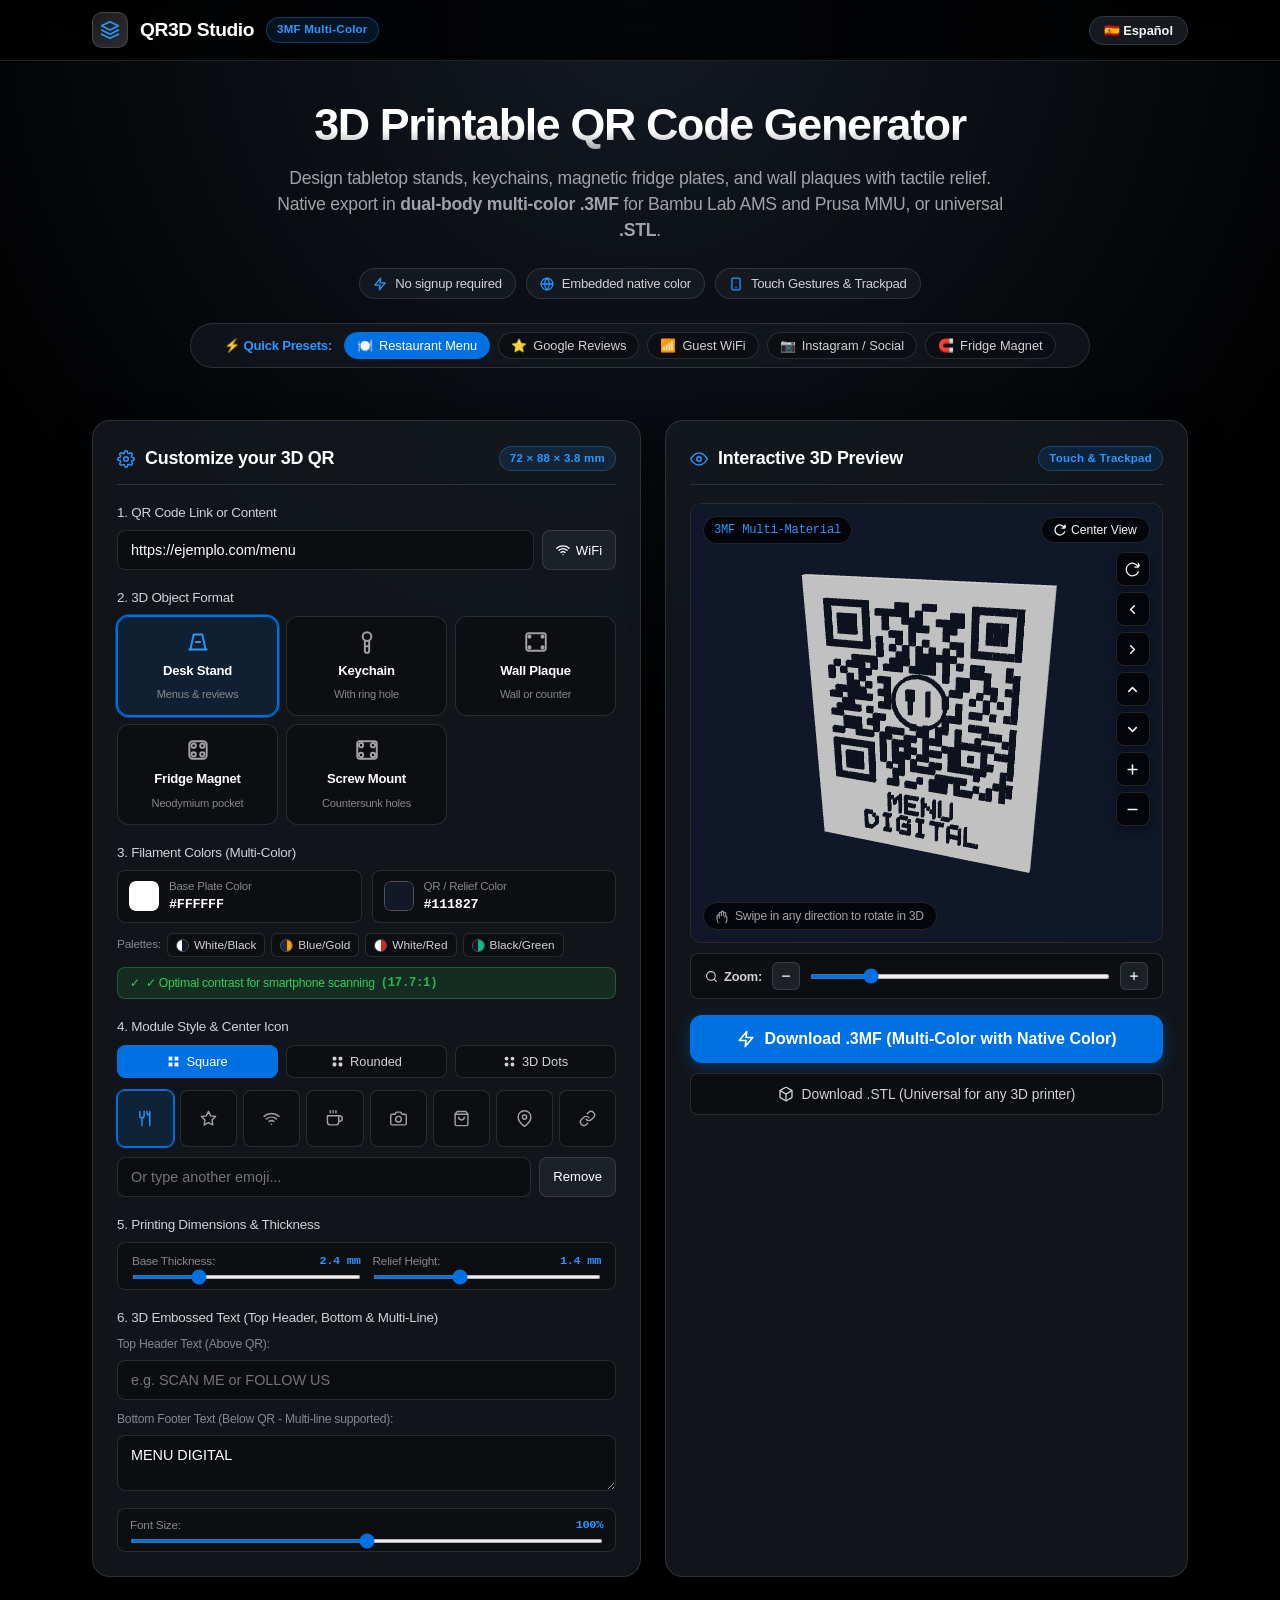
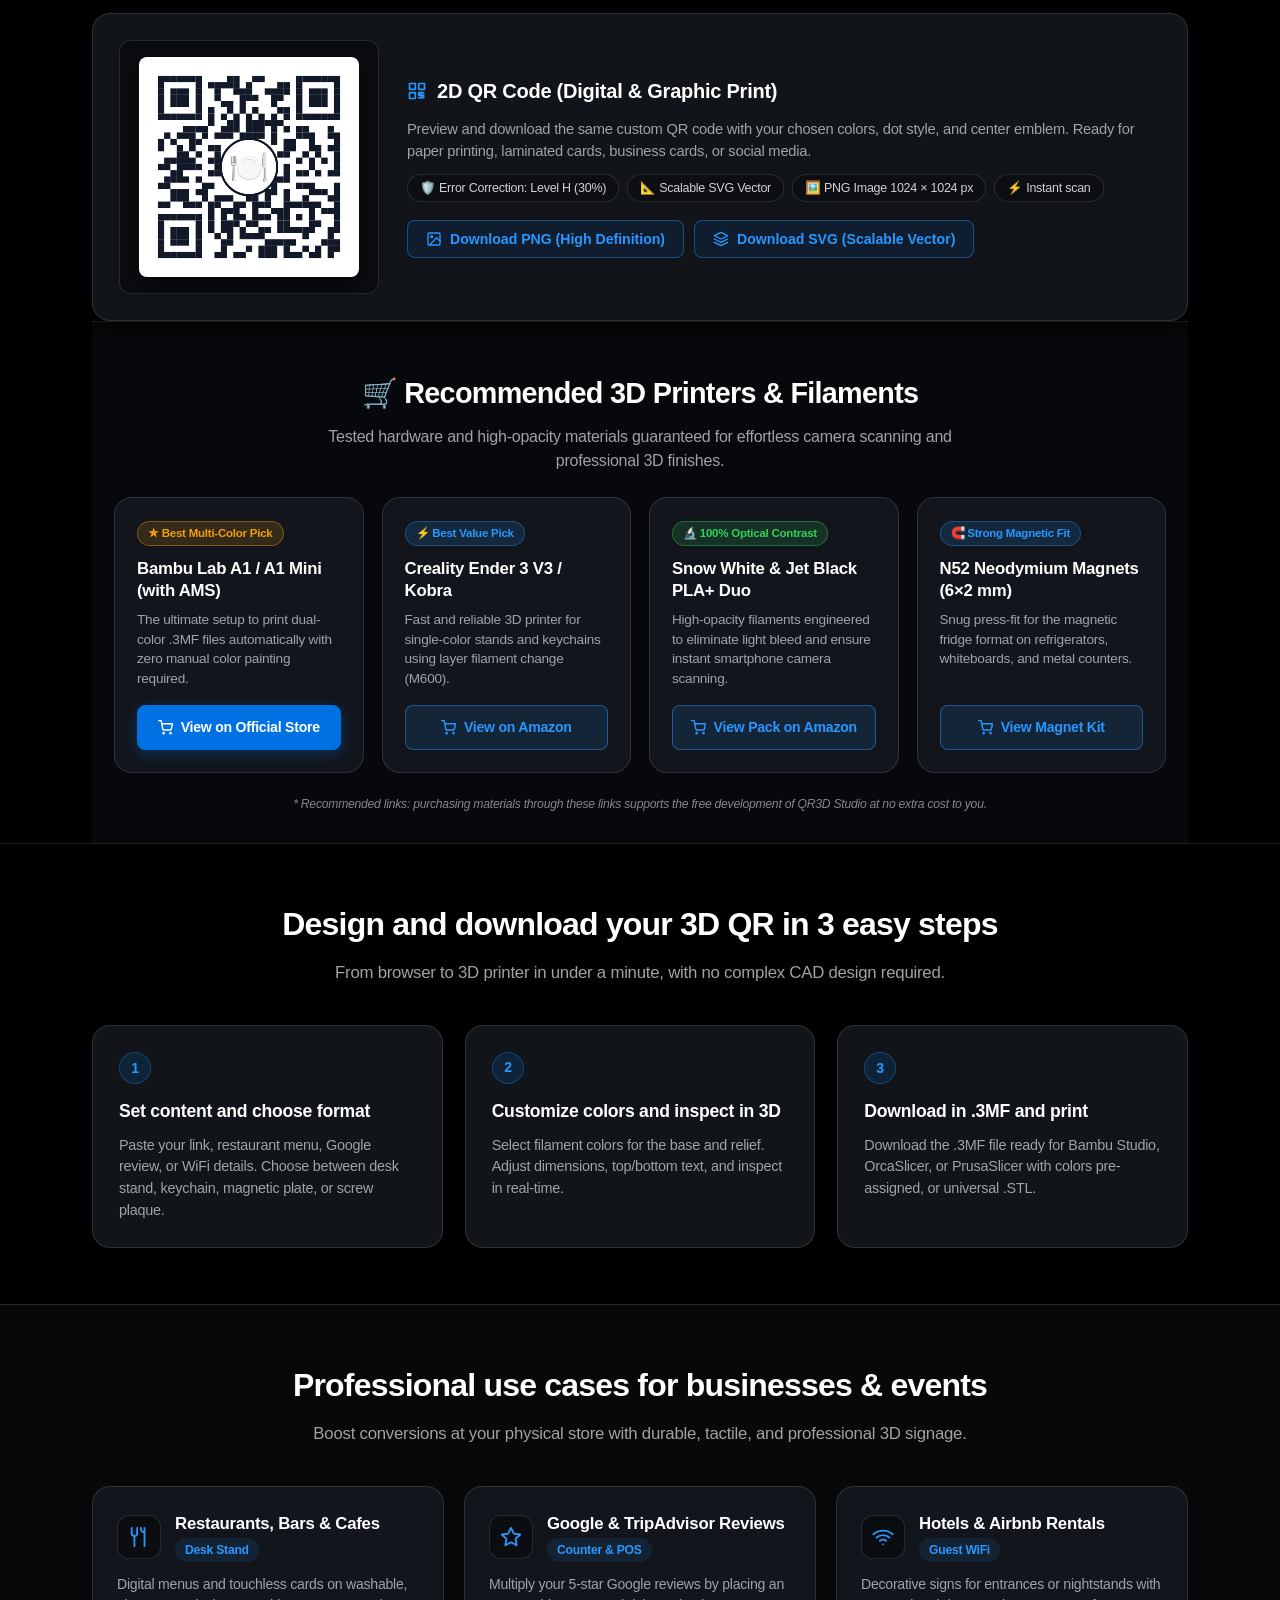
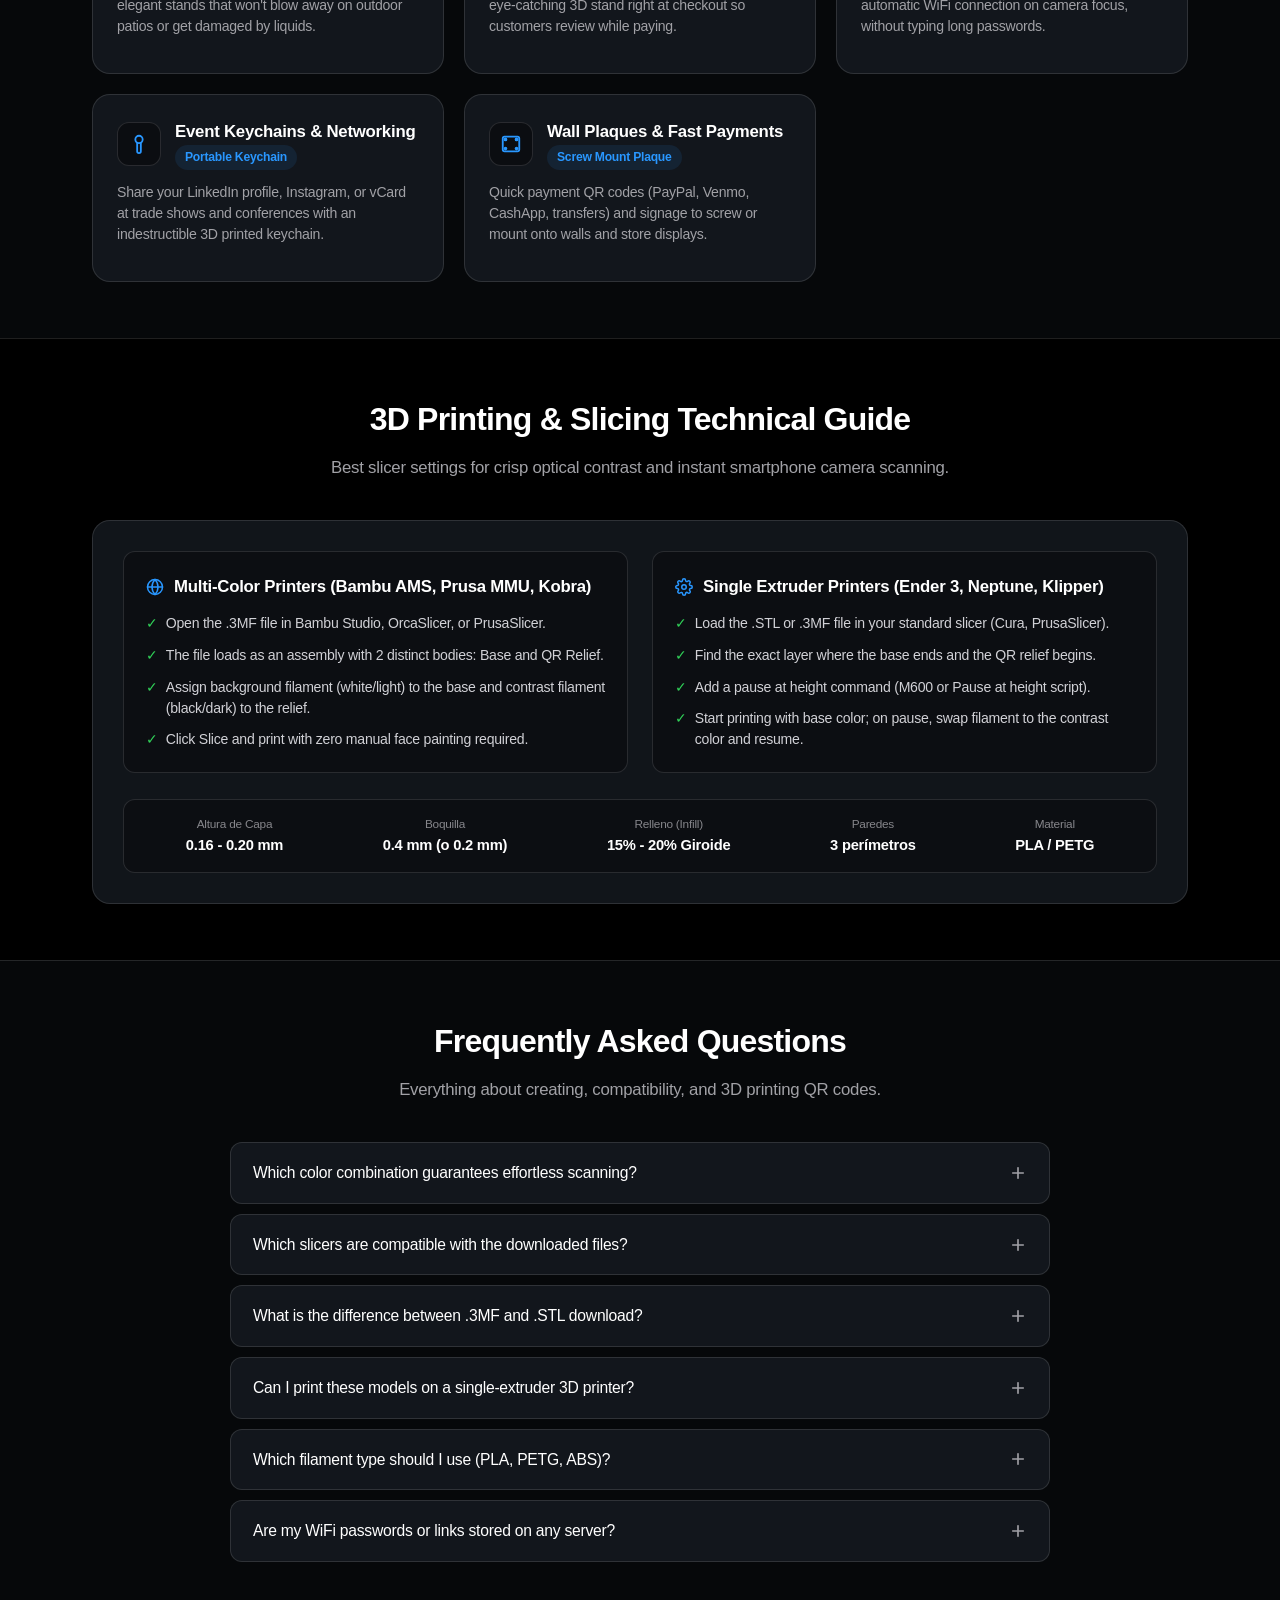
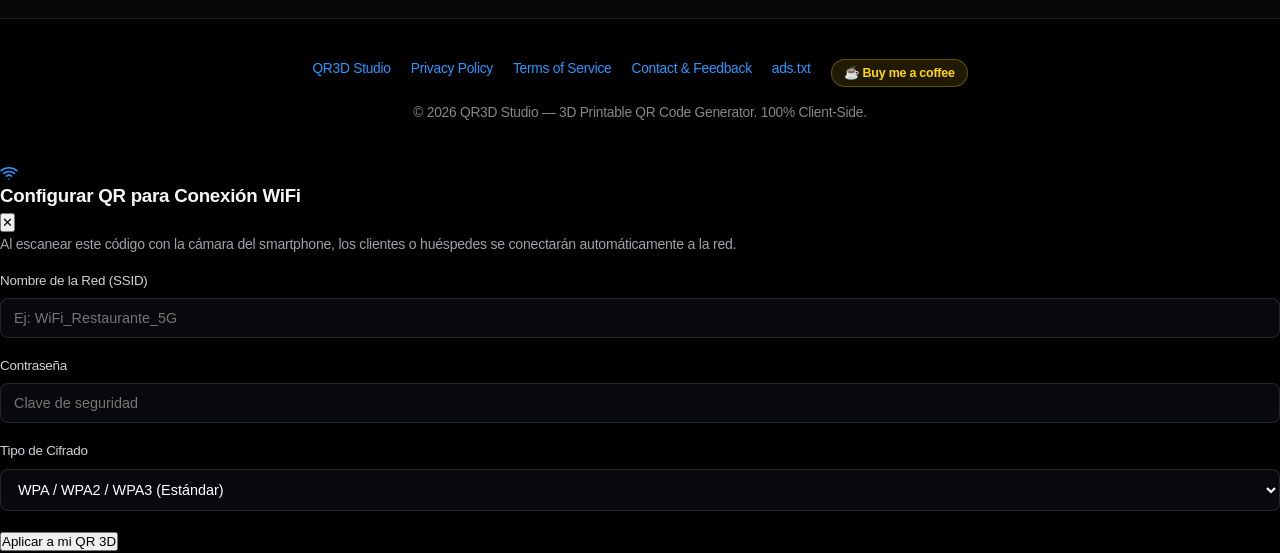
==== commit 08a8b49b: "Add files via upload" ====
--- a/index.html
+++ b/index.html
@@ -614,54 +614,63 @@
 
     <!-- Recommended 3D Hardware & High-Contrast Supplies -->
         <!-- Recommended 3D Printers, Filaments & Hardware Showcase (Affiliate Ready) -->
-    <section class="affiliate-section">
+        <!-- Recommended 3D Printers, Filaments & Hardware Showcase (Affiliate Ready) -->
+    <section class="affiliate-section" id="hardwareShowcase">
       <div class="container">
-        <div class="section-header" style="margin-bottom: 16px;">
-          <h2 class="section-title" style="font-size: 1.6rem;" data-i18n="affiliate.section_title">🛒 Impresoras 3D y Filamentos Recomendados</h2>
-          <p class="section-subtitle" style="font-size: 0.95rem;" data-i18n="affiliate.section_desc">Equipamiento probado y materiales con contraste óptico garantizado para fabricar tus códigos QR 3D con acabado profesional.</p>
+        <div class="section-header" style="margin-bottom: 24px; text-align: center;">
+          <h2 class="section-title" style="font-size: 1.8rem; margin-bottom: 10px;" data-i18n="affiliate.section_title">🛒 Impresoras 3D y Filamentos Recomendados</h2>
+          <p class="section-subtitle" style="font-size: 1rem;" data-i18n="affiliate.section_desc">Equipamiento probado y materiales con contraste óptico garantizado para fabricar tus códigos QR 3D con acabado profesional.</p>
         </div>
 
         <div class="affiliate-grid">
           <!-- Card 1: Bambu Lab A1 / A1 Mini -->
-          <div class="affiliate-card">
-            <span class="affiliate-badge gold" data-i18n="affiliate.printer1_badge">★ Mejor Opción Multicolor</span>
-            <h3 class="affiliate-title" data-i18n="affiliate.printer1_title">Bambu Lab A1 / A1 Mini (con AMS)</h3>
-            <p class="affiliate-desc" data-i18n="affiliate.printer1_desc">La combinación ideal para imprimir archivos .3MF multicolor en 2 colores de forma 100% automática sin pintar a mano.</p>
-            <a href="https://store.bambulab.com" target="_blank" rel="noopener sponsored" class="affiliate-btn">
-              <svg width="14" height="14" viewBox="0 0 24 24" fill="none" stroke="currentColor" stroke-width="2" stroke-linecap="round" stroke-linejoin="round"><path d="M18 13v6a2 2 0 0 1-2 2H5a2 2 0 0 1-2-2V8a2 2 0 0 1 2-2h6"/><polyline points="15 3 21 3 21 9"/><line x1="10" y1="14" x2="21" y2="3"/></svg>
-              <span data-i18n="affiliate.printer1_btn">Ver Oferta en Tienda Oficial</span>
+          <div class="affiliate-card featured">
+            <div>
+              <span class="affiliate-badge gold" data-i18n="affiliate.printer1_badge">★ Opción #1 Multicolor</span>
+              <h3 class="affiliate-title" data-i18n="affiliate.printer1_title">Bambu Lab A1 / A1 Mini (con AMS)</h3>
+              <p class="affiliate-desc" data-i18n="affiliate.printer1_desc">La combinación ideal para imprimir archivos .3MF multicolor en 2 colores de forma 100% automática sin pintar caras a mano.</p>
+            </div>
+            <a href="https://www.amazon.com/s?k=bambu+lab+3d+printer&tag=diego11013-21" target="_blank" rel="noopener sponsored" class="affiliate-btn primary">
+              <svg width="15" height="15" viewBox="0 0 24 24" fill="none" stroke="currentColor" stroke-width="2.2" stroke-linecap="round" stroke-linejoin="round"><circle cx="9" cy="21" r="1"/><circle cx="20" cy="21" r="1"/><path d="M1 1h4l2.68 13.39a2 2 0 0 0 2 1.61h9.72a2 2 0 0 0 2-1.61L23 6H6"/></svg>
+              <span data-i18n="affiliate.printer1_btn">Ver Oferta en Amazon</span>
             </a>
           </div>
 
           <!-- Card 2: Creality Ender 3 V3 / Kobra -->
           <div class="affiliate-card">
-            <span class="affiliate-badge" data-i18n="affiliate.printer2_badge">⚡ Mejor Calidad / Precio</span>
-            <h3 class="affiliate-title" data-i18n="affiliate.printer2_title">Creality Ender 3 V3 / Kobra</h3>
-            <p class="affiliate-desc" data-i18n="affiliate.printer2_desc">Impresora rápida y fiable para placas y llaveros monocolor con cambio de filamento por pausa de capa (M600).</p>
-            <a href="https://www.amazon.com/s?k=3d+printer+creality+ender+3+v3" target="_blank" rel="noopener sponsored" class="affiliate-btn">
-              <svg width="14" height="14" viewBox="0 0 24 24" fill="none" stroke="currentColor" stroke-width="2" stroke-linecap="round" stroke-linejoin="round"><circle cx="9" cy="21" r="1"/><circle cx="20" cy="21" r="1"/><path d="M1 1h4l2.68 13.39a2 2 0 0 0 2 1.61h9.72a2 2 0 0 0 2-1.61L23 6H6"/></svg>
+            <div>
+              <span class="affiliate-badge" data-i18n="affiliate.printer2_badge">⚡ Mejor Calidad / Precio</span>
+              <h3 class="affiliate-title" data-i18n="affiliate.printer2_title">Creality Ender 3 V3 / Kobra</h3>
+              <p class="affiliate-desc" data-i18n="affiliate.printer2_desc">Impresora rápida y fiable para placas y llaveros monocolor con cambio de filamento por pausa de capa (M600).</p>
+            </div>
+            <a href="https://www.amazon.com/s?k=3d+printer+creality+ender+3+v3&tag=diego11013-21" target="_blank" rel="noopener sponsored" class="affiliate-btn">
+              <svg width="15" height="15" viewBox="0 0 24 24" fill="none" stroke="currentColor" stroke-width="2.2" stroke-linecap="round" stroke-linejoin="round"><circle cx="9" cy="21" r="1"/><circle cx="20" cy="21" r="1"/><path d="M1 1h4l2.68 13.39a2 2 0 0 0 2 1.61h9.72a2 2 0 0 0 2-1.61L23 6H6"/></svg>
               <span data-i18n="affiliate.printer2_btn">Ver en Amazon</span>
             </a>
           </div>
 
           <!-- Card 3: PLA+ High Opacity Duo -->
           <div class="affiliate-card">
-            <span class="affiliate-badge green" data-i18n="affiliate.filament_badge">🔬 Contraste Óptico 100%</span>
-            <h3 class="affiliate-title" data-i18n="affiliate.filament_title">Pack Dúo PLA+ Blanco Nieve y Negro</h3>
-            <p class="affiliate-desc" data-i18n="affiliate.filament_desc">Filamentos de alta opacidad diseñados para evitar transparencias y asegurar lectura óptica instantánea en cámaras.</p>
-            <a href="https://www.amazon.com/s?k=pla+filament+black+white+bundle" target="_blank" rel="noopener sponsored" class="affiliate-btn">
-              <svg width="14" height="14" viewBox="0 0 24 24" fill="none" stroke="currentColor" stroke-width="2" stroke-linecap="round" stroke-linejoin="round"><circle cx="12" cy="12" r="10"/><path d="M12 2a14.5 14.5 0 0 0 0 20 14.5 14.5 0 0 0 0-20"/><path d="M2 12h20"/></svg>
+            <div>
+              <span class="affiliate-badge green" data-i18n="affiliate.filament_badge">🔬 Contraste Óptico 100%</span>
+              <h3 class="affiliate-title" data-i18n="affiliate.filament_title">Pack Dúo PLA+ Blanco Nieve y Negro</h3>
+              <p class="affiliate-desc" data-i18n="affiliate.filament_desc">Filamentos de alta opacidad diseñados para evitar transparencias y asegurar lectura óptica instantánea en cámaras.</p>
+            </div>
+            <a href="https://www.amazon.com/s?k=pla+filament+black+white+bundle&tag=diego11013-21" target="_blank" rel="noopener sponsored" class="affiliate-btn">
+              <svg width="15" height="15" viewBox="0 0 24 24" fill="none" stroke="currentColor" stroke-width="2.2" stroke-linecap="round" stroke-linejoin="round"><circle cx="9" cy="21" r="1"/><circle cx="20" cy="21" r="1"/><path d="M1 1h4l2.68 13.39a2 2 0 0 0 2 1.61h9.72a2 2 0 0 0 2-1.61L23 6H6"/></svg>
               <span data-i18n="affiliate.filament_btn">Ver Pack en Amazon</span>
             </a>
           </div>
 
           <!-- Card 4: Neodymium Magnets -->
           <div class="affiliate-card">
-            <span class="affiliate-badge" data-i18n="affiliate.magnets_badge">🧲 Fijación Magnética</span>
-            <h3 class="affiliate-title" data-i18n="affiliate.magnets_title">Imanes de Neodimio N52 (6×2 mm)</h3>
-            <p class="affiliate-desc" data-i18n="affiliate.magnets_desc">Ajuste perfecto a presión para el formato de placa magnética en neveras, pizarras y expositores metálicos.</p>
-            <a href="https://www.amazon.com/s?k=neodymium+magnets+6x2mm" target="_blank" rel="noopener sponsored" class="affiliate-btn">
-              <svg width="14" height="14" viewBox="0 0 24 24" fill="none" stroke="currentColor" stroke-width="2" stroke-linecap="round" stroke-linejoin="round"><rect x="4" y="4" width="16" height="16" rx="3"/><circle cx="8" cy="8" r="2"/><circle cx="16" cy="8" r="2"/></svg>
+            <div>
+              <span class="affiliate-badge" data-i18n="affiliate.magnets_badge">🧲 Fijación Magnética</span>
+              <h3 class="affiliate-title" data-i18n="affiliate.magnets_title">Imanes de Neodimio N52 (6×2 mm)</h3>
+              <p class="affiliate-desc" data-i18n="affiliate.magnets_desc">Ajuste perfecto a presión para el formato de placa magnética en neveras, pizarras y expositores metálicos.</p>
+            </div>
+            <a href="https://www.amazon.com/s?k=neodymium+magnets+6x2mm&tag=diego11013-21" target="_blank" rel="noopener sponsored" class="affiliate-btn">
+              <svg width="15" height="15" viewBox="0 0 24 24" fill="none" stroke="currentColor" stroke-width="2.2" stroke-linecap="round" stroke-linejoin="round"><circle cx="9" cy="21" r="1"/><circle cx="20" cy="21" r="1"/><path d="M1 1h4l2.68 13.39a2 2 0 0 0 2 1.61h9.72a2 2 0 0 0 2-1.61L23 6H6"/></svg>
               <span data-i18n="affiliate.magnets_btn">Ver Kit de Imanes</span>
             </a>
           </div>
--- a/css/styles.css
+++ b/css/styles.css
@@ -1597,13 +1597,14 @@
   flex-grow: 1;
 }
 
+
 .affiliate-btn {
-  background: rgba(255, 255, 255, 0.08);
-  border: 1px solid var(--border);
-  color: #f5f5f7;
-  padding: 9px 14px;
+  background: rgba(41, 151, 255, 0.12);
+  border: 1px solid rgba(41, 151, 255, 0.45);
+  color: #2997ff;
+  padding: 11px 16px;
   border-radius: var(--radius-sm);
-  font-size: 0.84rem;
+  font-size: 0.88rem;
   font-weight: 600;
   text-align: center;
   display: flex;
@@ -1613,6 +1614,27 @@
   transition: all 0.2s ease;
   text-decoration: none;
 }
+
+.affiliate-btn:hover {
+  background: var(--primary);
+  border-color: var(--primary);
+  color: #fff;
+  transform: translateY(-2px);
+  box-shadow: 0 4px 15px rgba(0, 113, 227, 0.4);
+}
+
+.affiliate-btn.primary {
+  background: var(--primary);
+  border-color: var(--primary);
+  color: #fff;
+  box-shadow: 0 4px 14px rgba(0, 113, 227, 0.3);
+}
+
+.affiliate-btn.primary:hover {
+  background: var(--primary-hover);
+  box-shadow: 0 6px 20px rgba(0, 113, 227, 0.5);
+}
+
 
 .affiliate-btn:hover {
   background: var(--primary);
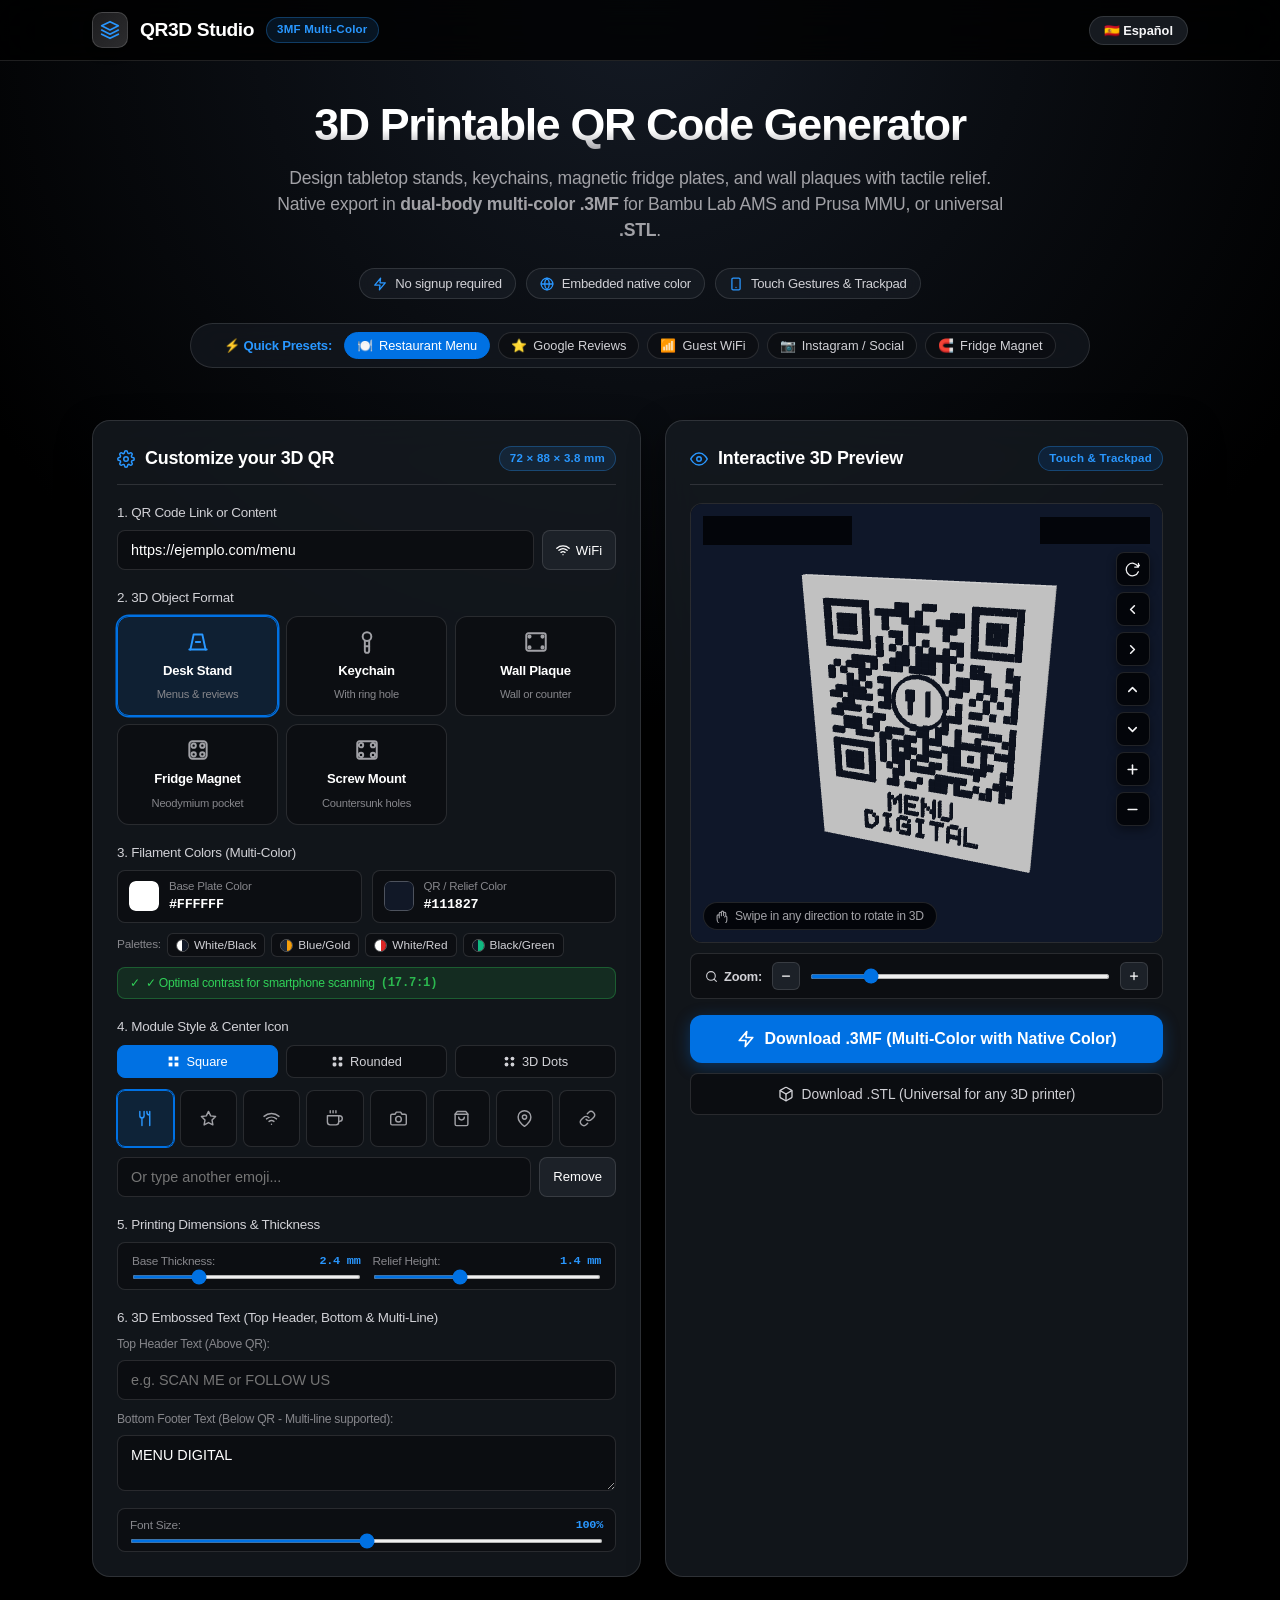
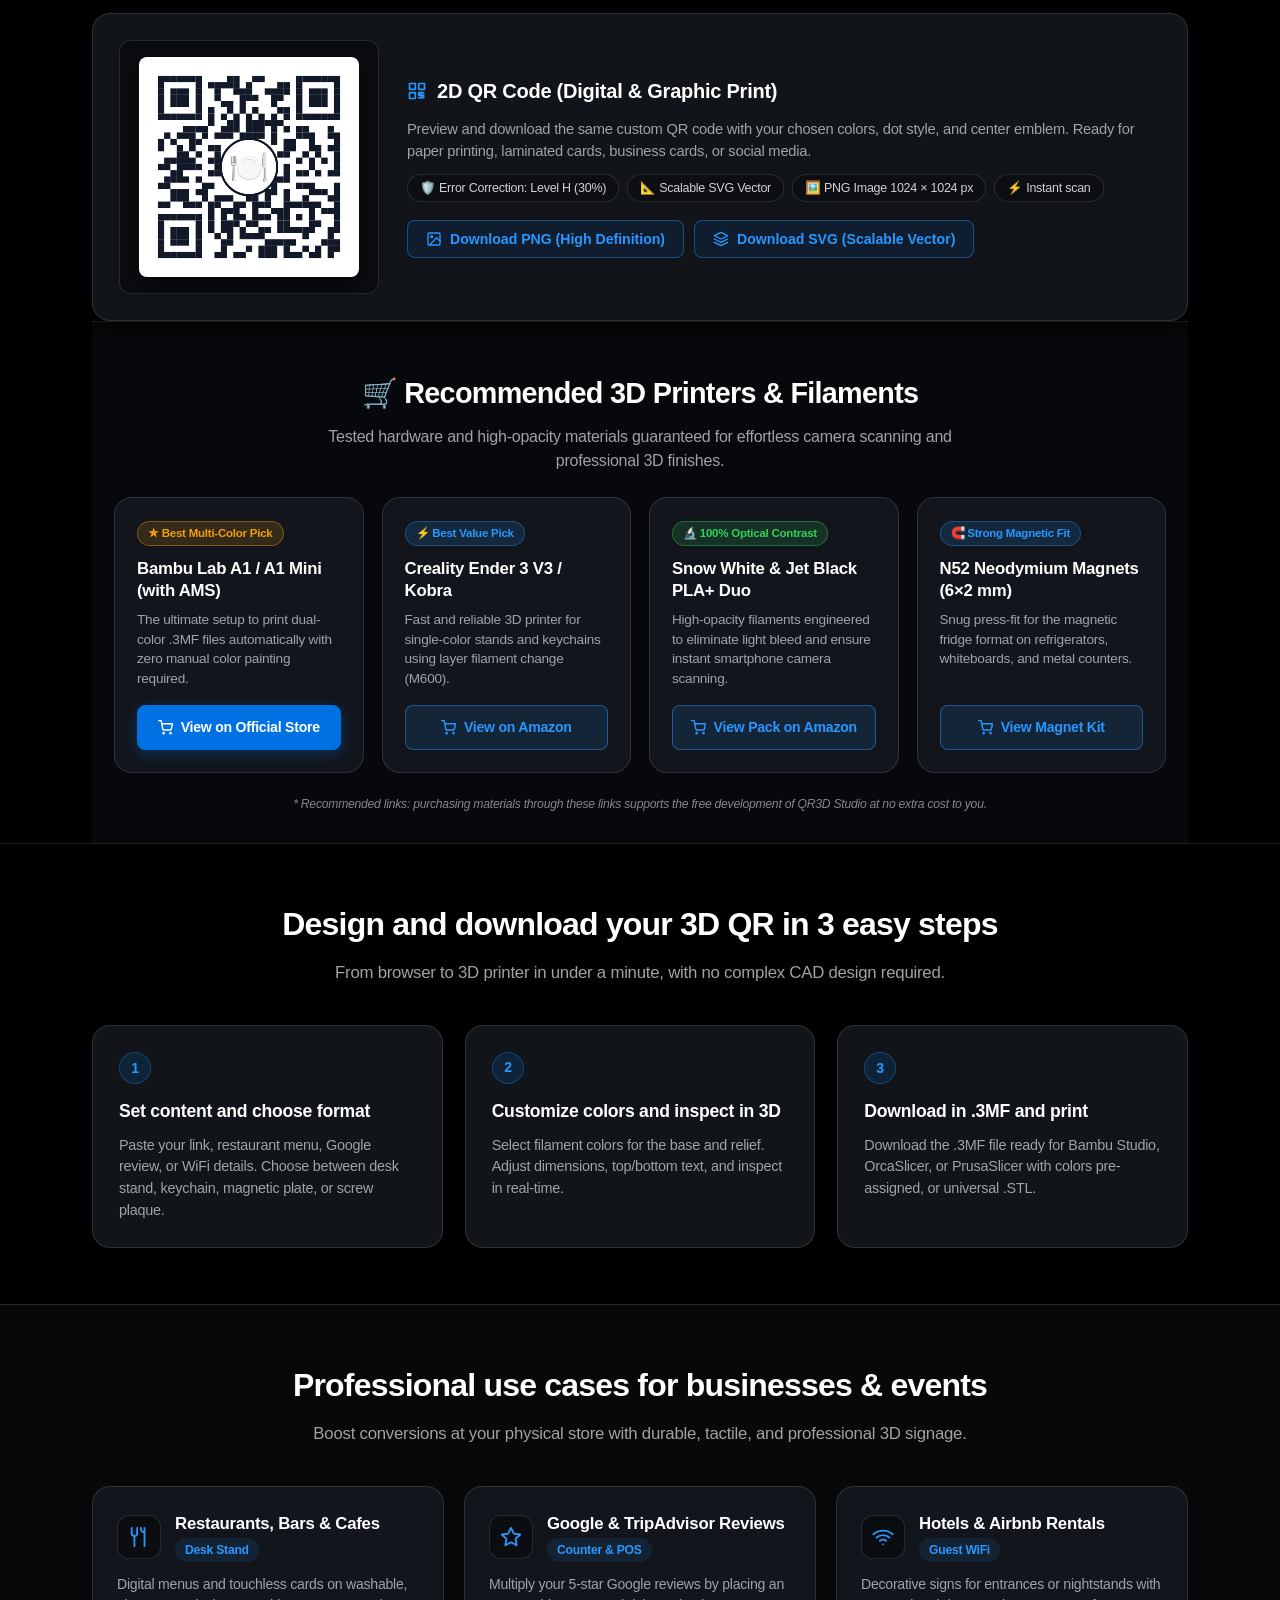
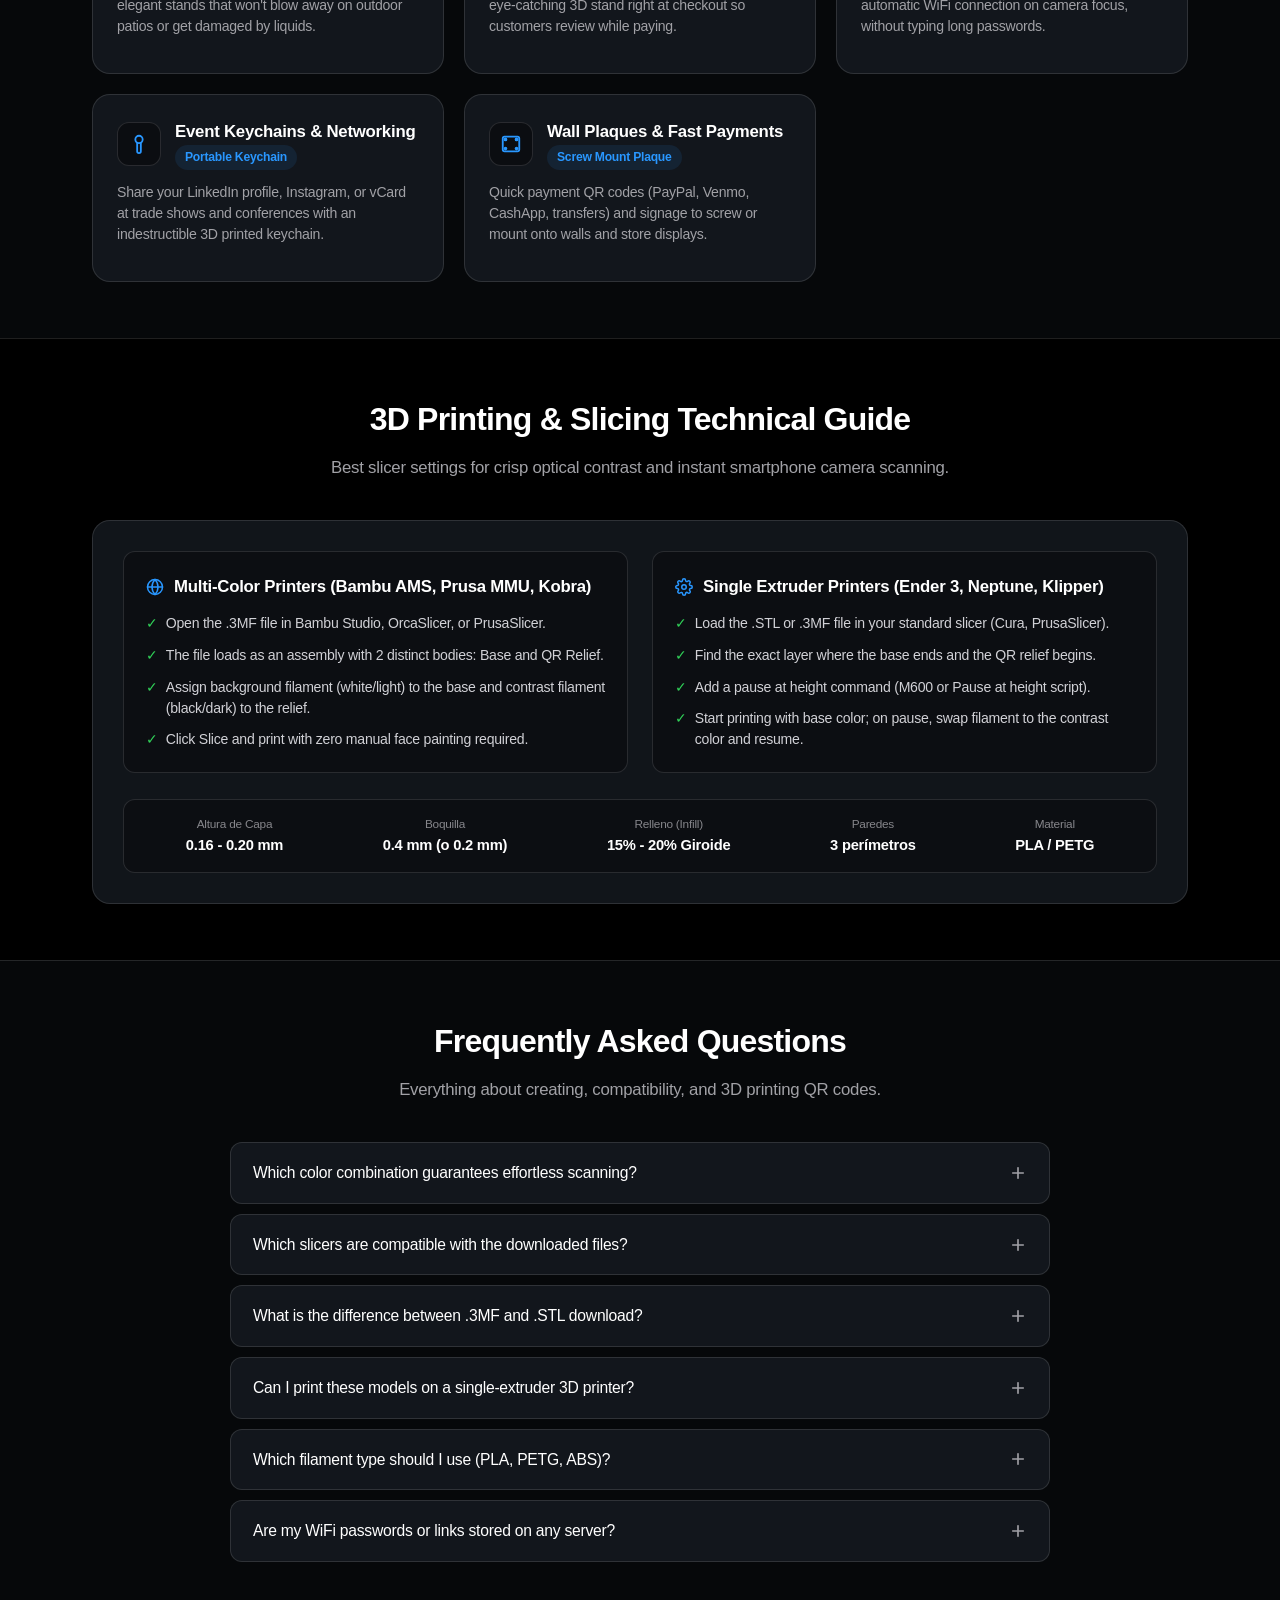
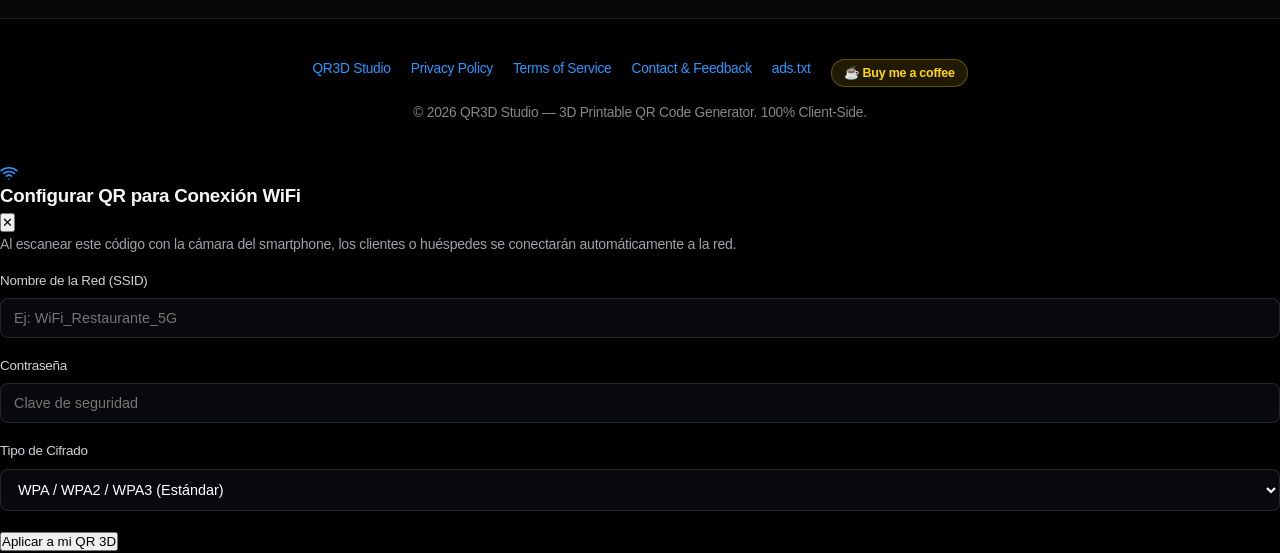
==== commit 59c3e12a: "Add files via upload" ====
--- a/index.html
+++ b/index.html
@@ -615,68 +615,68 @@
     <!-- Recommended 3D Hardware & High-Contrast Supplies -->
         <!-- Recommended 3D Printers, Filaments & Hardware Showcase (Affiliate Ready) -->
         <!-- Recommended 3D Printers, Filaments & Hardware Showcase (Affiliate Ready) -->
-    <section class="affiliate-section" id="hardwareShowcase">
+    <section class="materials-showcase-section" id="hardwareShowcase">
       <div class="container">
         <div class="section-header" style="margin-bottom: 24px; text-align: center;">
-          <h2 class="section-title" style="font-size: 1.8rem; margin-bottom: 10px;" data-i18n="affiliate.section_title">🛒 Impresoras 3D y Filamentos Recomendados</h2>
-          <p class="section-subtitle" style="font-size: 1rem;" data-i18n="affiliate.section_desc">Equipamiento probado y materiales con contraste óptico garantizado para fabricar tus códigos QR 3D con acabado profesional.</p>
-        </div>
-
-        <div class="affiliate-grid">
+          <h2 class="section-title" style="font-size: 1.8rem; margin-bottom: 10px;" data-i18n="materials.section_title">🛒 Impresoras 3D y Filamentos Recomendados</h2>
+          <p class="section-subtitle" style="font-size: 1rem;" data-i18n="materials.section_desc">Equipamiento probado y materiales con contraste óptico garantizado para fabricar tus códigos QR 3D con acabado profesional.</p>
+        </div>
+
+        <div class="material-cards-grid">
           <!-- Card 1: Bambu Lab A1 / A1 Mini -->
-          <div class="affiliate-card featured">
+          <div class="material-card featured">
             <div>
-              <span class="affiliate-badge gold" data-i18n="affiliate.printer1_badge">★ Opción #1 Multicolor</span>
-              <h3 class="affiliate-title" data-i18n="affiliate.printer1_title">Bambu Lab A1 / A1 Mini (con AMS)</h3>
-              <p class="affiliate-desc" data-i18n="affiliate.printer1_desc">La combinación ideal para imprimir archivos .3MF multicolor en 2 colores de forma 100% automática sin pintar caras a mano.</p>
-            </div>
-            <a href="https://www.amazon.com/s?k=bambu+lab+3d+printer&tag=diego11013-21" target="_blank" rel="noopener sponsored" class="affiliate-btn primary">
+              <span class="material-badge gold" data-i18n="materials.printer1_badge">★ Opción #1 Multicolor</span>
+              <h3 class="material-title" data-i18n="materials.printer1_title">Bambu Lab A1 / A1 Mini (con AMS)</h3>
+              <p class="material-desc" data-i18n="materials.printer1_desc">La combinación ideal para imprimir archivos .3MF multicolor en 2 colores de forma 100% automática sin pintar caras a mano.</p>
+            </div>
+            <a href="https://www.amazon.com/s?k=bambu+lab+3d+printer&tag=diego11013-21" target="_blank" rel="noopener sponsored" class="store-link-btn primary">
               <svg width="15" height="15" viewBox="0 0 24 24" fill="none" stroke="currentColor" stroke-width="2.2" stroke-linecap="round" stroke-linejoin="round"><circle cx="9" cy="21" r="1"/><circle cx="20" cy="21" r="1"/><path d="M1 1h4l2.68 13.39a2 2 0 0 0 2 1.61h9.72a2 2 0 0 0 2-1.61L23 6H6"/></svg>
-              <span data-i18n="affiliate.printer1_btn">Ver Oferta en Amazon</span>
+              <span data-i18n="materials.printer1_btn">Ver Oferta en Amazon</span>
             </a>
           </div>
 
           <!-- Card 2: Creality Ender 3 V3 / Kobra -->
-          <div class="affiliate-card">
+          <div class="material-card">
             <div>
-              <span class="affiliate-badge" data-i18n="affiliate.printer2_badge">⚡ Mejor Calidad / Precio</span>
-              <h3 class="affiliate-title" data-i18n="affiliate.printer2_title">Creality Ender 3 V3 / Kobra</h3>
-              <p class="affiliate-desc" data-i18n="affiliate.printer2_desc">Impresora rápida y fiable para placas y llaveros monocolor con cambio de filamento por pausa de capa (M600).</p>
-            </div>
-            <a href="https://www.amazon.com/s?k=3d+printer+creality+ender+3+v3&tag=diego11013-21" target="_blank" rel="noopener sponsored" class="affiliate-btn">
+              <span class="material-badge" data-i18n="materials.printer2_badge">⚡ Mejor Calidad / Precio</span>
+              <h3 class="material-title" data-i18n="materials.printer2_title">Creality Ender 3 V3 / Kobra</h3>
+              <p class="material-desc" data-i18n="materials.printer2_desc">Impresora rápida y fiable para placas y llaveros monocolor con cambio de filamento por pausa de capa (M600).</p>
+            </div>
+            <a href="https://www.amazon.com/s?k=3d+printer+creality+ender+3+v3&tag=diego11013-21" target="_blank" rel="noopener sponsored" class="store-link-btn">
               <svg width="15" height="15" viewBox="0 0 24 24" fill="none" stroke="currentColor" stroke-width="2.2" stroke-linecap="round" stroke-linejoin="round"><circle cx="9" cy="21" r="1"/><circle cx="20" cy="21" r="1"/><path d="M1 1h4l2.68 13.39a2 2 0 0 0 2 1.61h9.72a2 2 0 0 0 2-1.61L23 6H6"/></svg>
-              <span data-i18n="affiliate.printer2_btn">Ver en Amazon</span>
+              <span data-i18n="materials.printer2_btn">Ver en Amazon</span>
             </a>
           </div>
 
           <!-- Card 3: PLA+ High Opacity Duo -->
-          <div class="affiliate-card">
+          <div class="material-card">
             <div>
-              <span class="affiliate-badge green" data-i18n="affiliate.filament_badge">🔬 Contraste Óptico 100%</span>
-              <h3 class="affiliate-title" data-i18n="affiliate.filament_title">Pack Dúo PLA+ Blanco Nieve y Negro</h3>
-              <p class="affiliate-desc" data-i18n="affiliate.filament_desc">Filamentos de alta opacidad diseñados para evitar transparencias y asegurar lectura óptica instantánea en cámaras.</p>
-            </div>
-            <a href="https://www.amazon.com/s?k=pla+filament+black+white+bundle&tag=diego11013-21" target="_blank" rel="noopener sponsored" class="affiliate-btn">
+              <span class="material-badge green" data-i18n="materials.filament_badge">🔬 Contraste Óptico 100%</span>
+              <h3 class="material-title" data-i18n="materials.filament_title">Pack Dúo PLA+ Blanco Nieve y Negro</h3>
+              <p class="material-desc" data-i18n="materials.filament_desc">Filamentos de alta opacidad diseñados para evitar transparencias y asegurar lectura óptica instantánea en cámaras.</p>
+            </div>
+            <a href="https://www.amazon.com/s?k=pla+filament+black+white+bundle&tag=diego11013-21" target="_blank" rel="noopener sponsored" class="store-link-btn">
               <svg width="15" height="15" viewBox="0 0 24 24" fill="none" stroke="currentColor" stroke-width="2.2" stroke-linecap="round" stroke-linejoin="round"><circle cx="9" cy="21" r="1"/><circle cx="20" cy="21" r="1"/><path d="M1 1h4l2.68 13.39a2 2 0 0 0 2 1.61h9.72a2 2 0 0 0 2-1.61L23 6H6"/></svg>
-              <span data-i18n="affiliate.filament_btn">Ver Pack en Amazon</span>
+              <span data-i18n="materials.filament_btn">Ver Pack en Amazon</span>
             </a>
           </div>
 
           <!-- Card 4: Neodymium Magnets -->
-          <div class="affiliate-card">
+          <div class="material-card">
             <div>
-              <span class="affiliate-badge" data-i18n="affiliate.magnets_badge">🧲 Fijación Magnética</span>
-              <h3 class="affiliate-title" data-i18n="affiliate.magnets_title">Imanes de Neodimio N52 (6×2 mm)</h3>
-              <p class="affiliate-desc" data-i18n="affiliate.magnets_desc">Ajuste perfecto a presión para el formato de placa magnética en neveras, pizarras y expositores metálicos.</p>
-            </div>
-            <a href="https://www.amazon.com/s?k=neodymium+magnets+6x2mm&tag=diego11013-21" target="_blank" rel="noopener sponsored" class="affiliate-btn">
+              <span class="material-badge" data-i18n="materials.magnets_badge">🧲 Fijación Magnética</span>
+              <h3 class="material-title" data-i18n="materials.magnets_title">Imanes de Neodimio N52 (6×2 mm)</h3>
+              <p class="material-desc" data-i18n="materials.magnets_desc">Ajuste perfecto a presión para el formato de placa magnética en neveras, pizarras y expositores metálicos.</p>
+            </div>
+            <a href="https://www.amazon.com/s?k=neodymium+magnets+6x2mm&tag=diego11013-21" target="_blank" rel="noopener sponsored" class="store-link-btn">
               <svg width="15" height="15" viewBox="0 0 24 24" fill="none" stroke="currentColor" stroke-width="2.2" stroke-linecap="round" stroke-linejoin="round"><circle cx="9" cy="21" r="1"/><circle cx="20" cy="21" r="1"/><path d="M1 1h4l2.68 13.39a2 2 0 0 0 2 1.61h9.72a2 2 0 0 0 2-1.61L23 6H6"/></svg>
-              <span data-i18n="affiliate.magnets_btn">Ver Kit de Imanes</span>
+              <span data-i18n="materials.magnets_btn">Ver Kit de Imanes</span>
             </a>
           </div>
         </div>
 
-        <p class="affiliate-disclaimer" data-i18n="affiliate.disclaimer">* Enlaces recomendados: al adquirir materiales a través de estos enlaces apoyas el mantenimiento gratuito de QR3D Studio sin coste extra para ti.</p>
+        <p class="recommendation-note" data-i18n="materials.disclaimer">* Enlaces recomendados: al adquirir materiales a través de estos enlaces apoyas el mantenimiento gratuito de QR3D Studio sin coste extra para ti.</p>
       </div>
     </section>
 
--- a/css/styles.css
+++ b/css/styles.css
@@ -1511,13 +1511,13 @@
 /* ==========================================================================
    Affiliate Hardware & 3D Materials Showcase
    ========================================================================== */
-.affiliate-section {
+.materials-showcase-section {
   padding: 50px 0 30px;
   border-top: 1px solid var(--border);
   background: rgba(18, 22, 28, 0.4);
 }
 
-.affiliate-grid {
+.material-cards-grid {
   display: grid;
   grid-template-columns: repeat(4, 1fr);
   gap: 18px;
@@ -1525,18 +1525,18 @@
 }
 
 @media (max-width: 992px) {
-  .affiliate-grid {
+  .material-cards-grid {
     grid-template-columns: repeat(2, 1fr);
   }
 }
 
 @media (max-width: 580px) {
-  .affiliate-grid {
+  .material-cards-grid {
     grid-template-columns: 1fr;
   }
 }
 
-.affiliate-card {
+.material-card {
   background: var(--surface);
   border: 1px solid var(--border);
   border-radius: var(--radius-lg);
@@ -1550,13 +1550,13 @@
   overflow: hidden;
 }
 
-.affiliate-card:hover {
+.material-card:hover {
   transform: translateY(-4px);
   border-color: rgba(41, 151, 255, 0.5);
   box-shadow: 0 10px 25px rgba(0, 0, 0, 0.6);
 }
 
-.affiliate-badge {
+.material-badge {
   display: inline-block;
   background: rgba(41, 151, 255, 0.15);
   border: 1px solid rgba(41, 151, 255, 0.35);
@@ -1569,19 +1569,19 @@
   align-self: flex-start;
 }
 
-.affiliate-badge.gold {
+.material-badge.gold {
   background: rgba(245, 158, 11, 0.15);
   border-color: rgba(245, 158, 11, 0.4);
   color: #f59e0b;
 }
 
-.affiliate-badge.green {
+.material-badge.green {
   background: rgba(48, 209, 88, 0.15);
   border-color: rgba(48, 209, 88, 0.4);
   color: #30d158;
 }
 
-.affiliate-title {
+.material-title {
   font-size: 1.05rem;
   font-weight: 600;
   color: #fff;
@@ -1589,7 +1589,7 @@
   line-height: 1.3;
 }
 
-.affiliate-desc {
+.material-desc {
   font-size: 0.85rem;
   color: var(--text-secondary);
   line-height: 1.45;
@@ -1598,7 +1598,7 @@
 }
 
 
-.affiliate-btn {
+.store-link-btn {
   background: rgba(41, 151, 255, 0.12);
   border: 1px solid rgba(41, 151, 255, 0.45);
   color: #2997ff;
@@ -1615,7 +1615,7 @@
   text-decoration: none;
 }
 
-.affiliate-btn:hover {
+.store-link-btn:hover {
   background: var(--primary);
   border-color: var(--primary);
   color: #fff;
@@ -1623,27 +1623,27 @@
   box-shadow: 0 4px 15px rgba(0, 113, 227, 0.4);
 }
 
-.affiliate-btn.primary {
+.store-link-btn.primary {
   background: var(--primary);
   border-color: var(--primary);
   color: #fff;
   box-shadow: 0 4px 14px rgba(0, 113, 227, 0.3);
 }
 
-.affiliate-btn.primary:hover {
+.store-link-btn.primary:hover {
   background: var(--primary-hover);
   box-shadow: 0 6px 20px rgba(0, 113, 227, 0.5);
 }
 
 
-.affiliate-btn:hover {
+.store-link-btn:hover {
   background: var(--primary);
   border-color: var(--primary);
   color: #fff;
   transform: translateY(-1px);
 }
 
-.affiliate-disclaimer {
+.recommendation-note {
   font-size: 0.76rem;
   color: var(--text-muted);
   text-align: center;
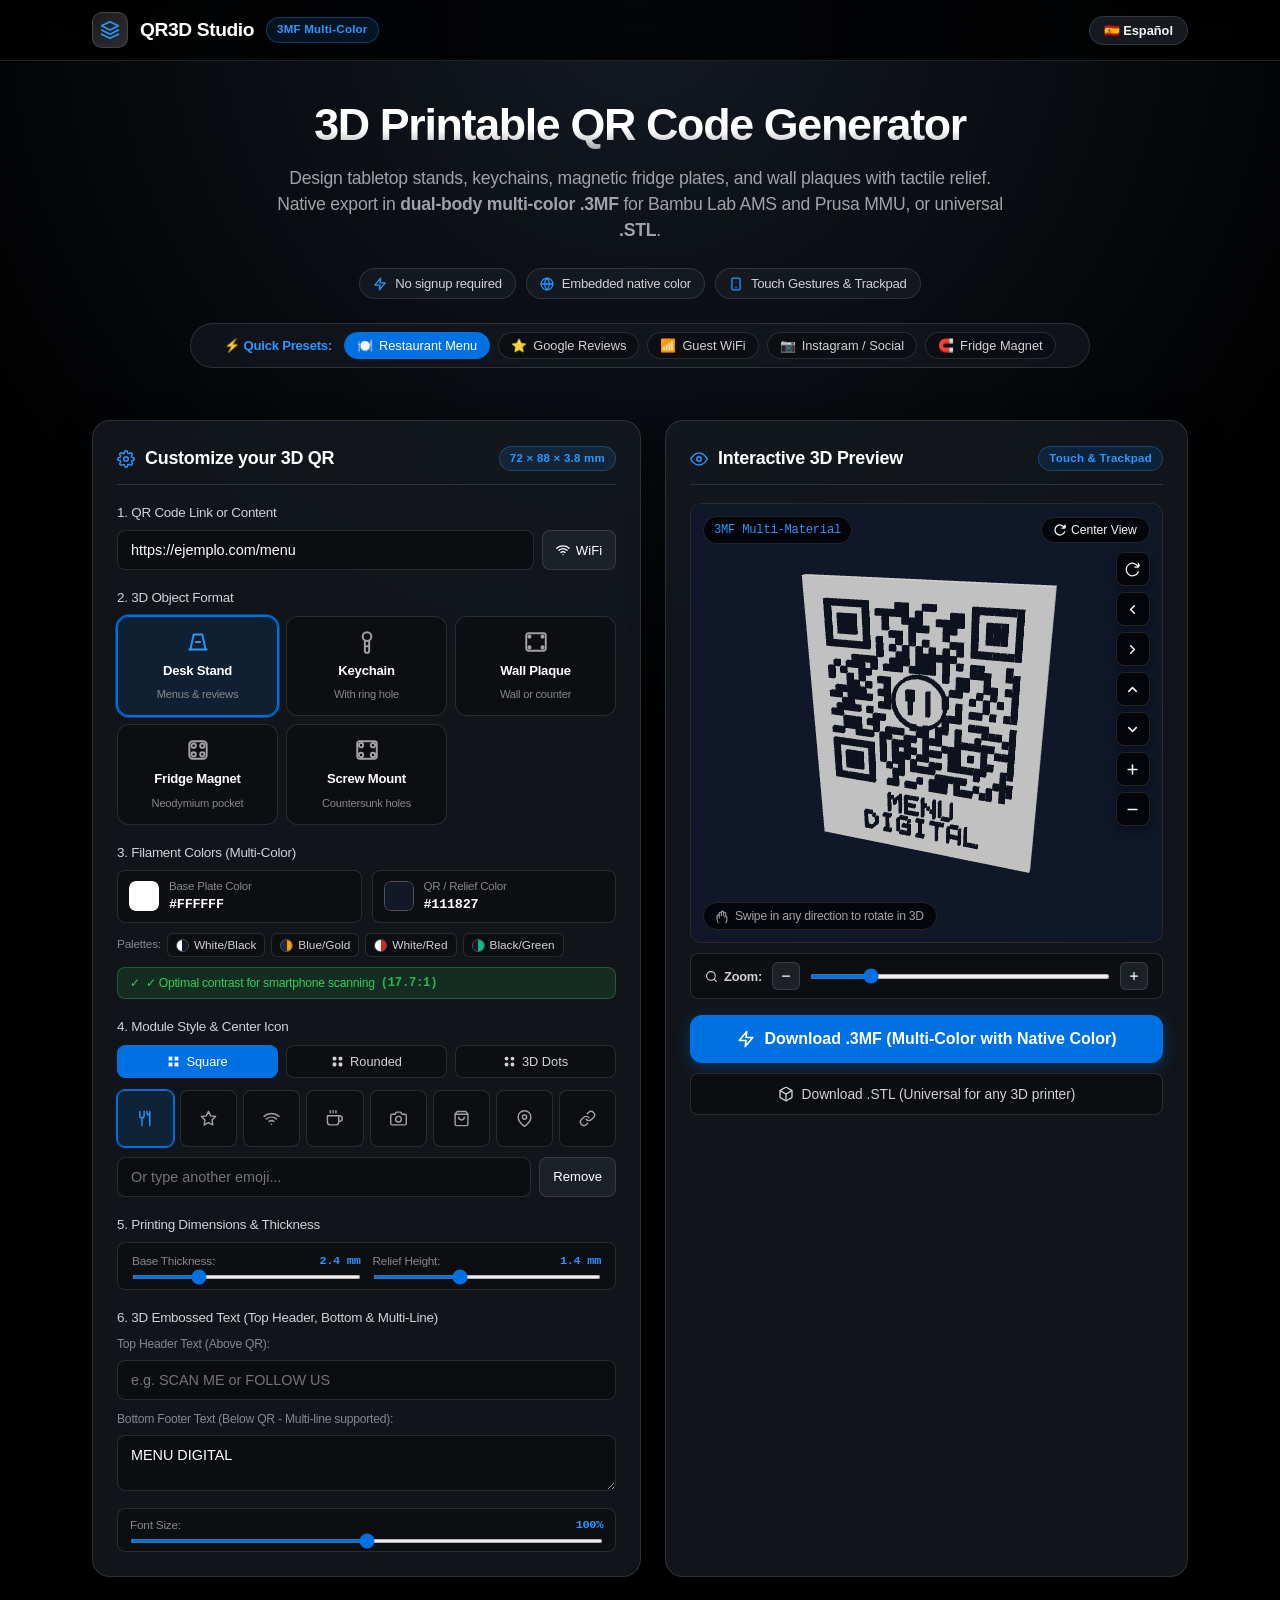
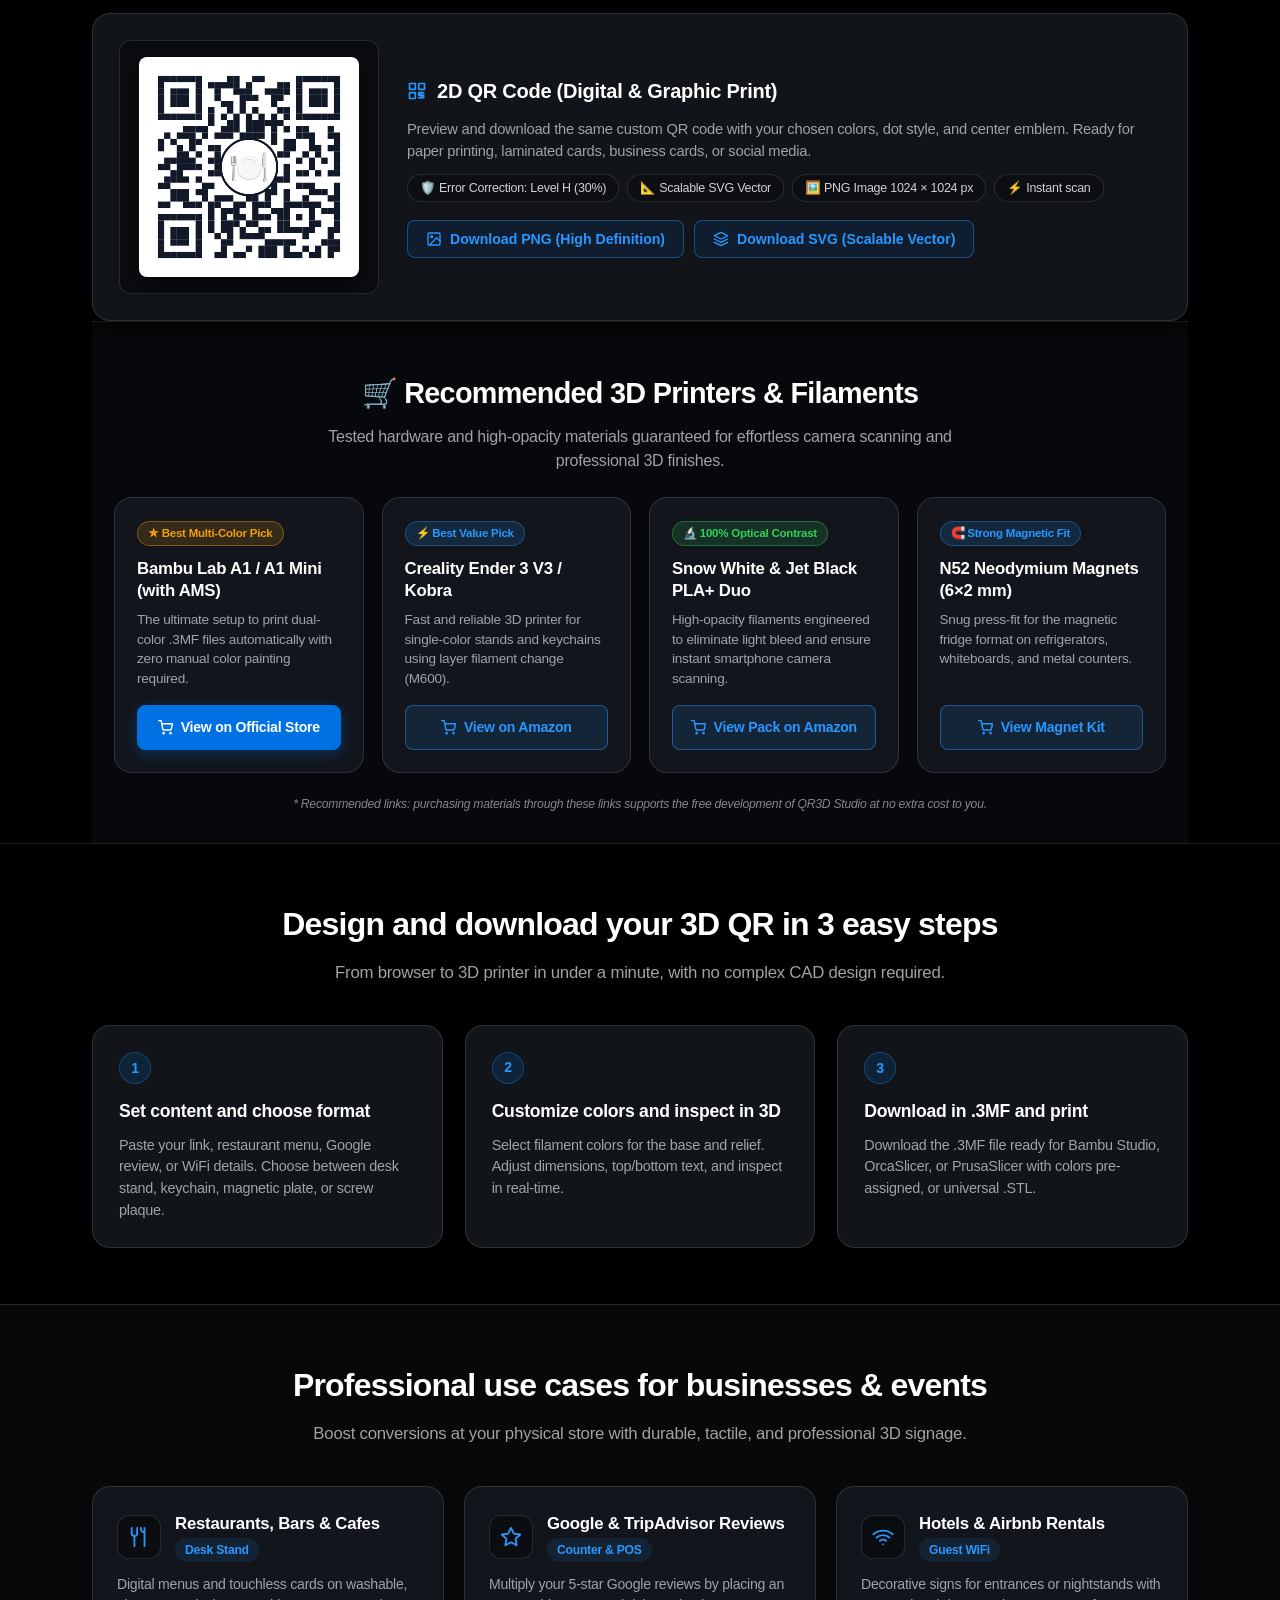
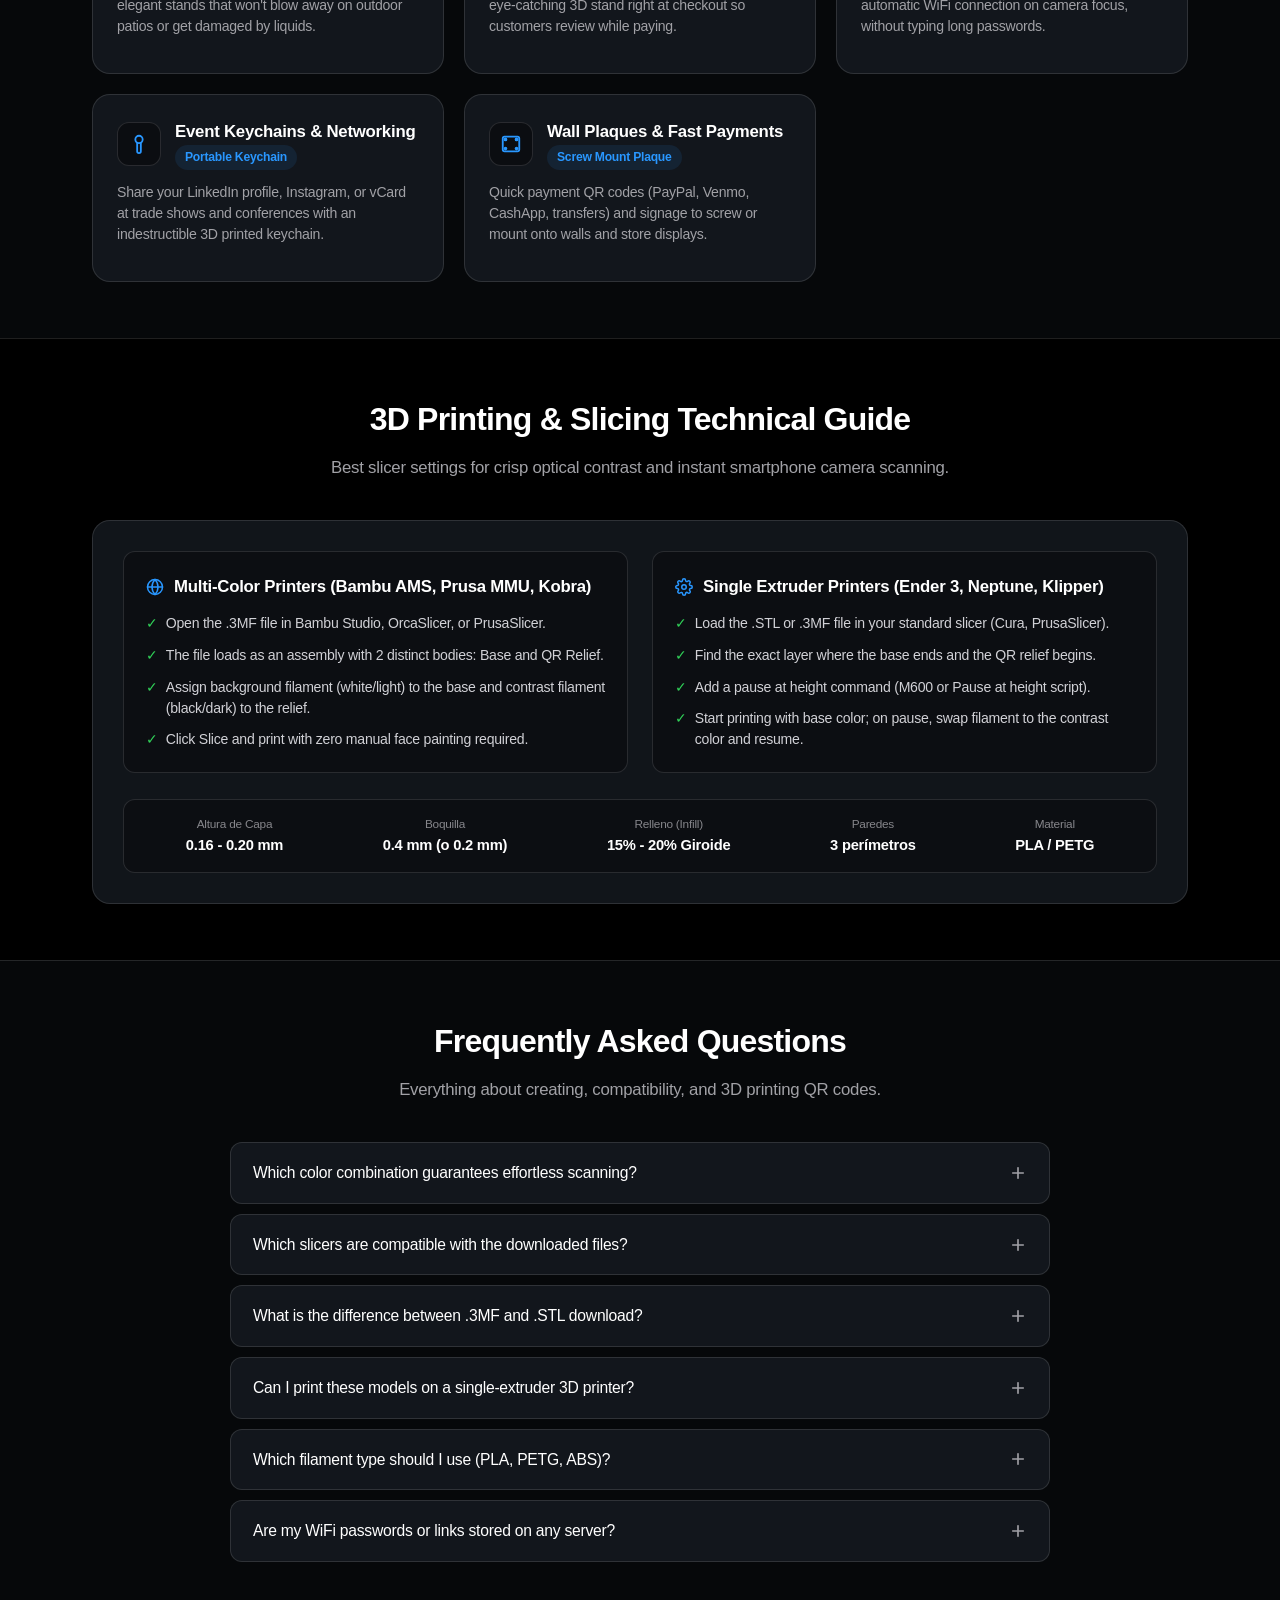
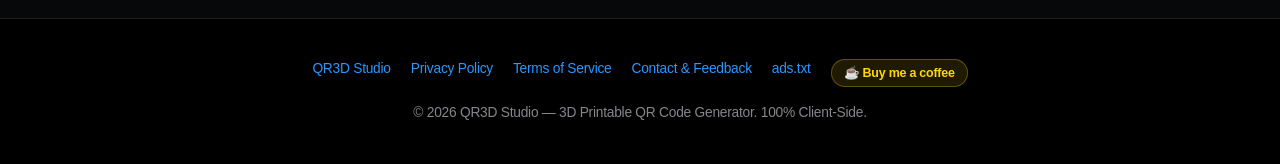
==== commit f2247f64: "Add files via upload" ====
--- a/index.html
+++ b/index.html
@@ -40,6 +40,12 @@
   <meta name="twitter:image" content="https://qr3dstudio.online/img/og-preview.svg">
 
   <!-- PWA & Mobile Web App Manifest -->
+    <!-- Favicon & Browser Tab Icons (Cross-Platform) -->
+  <link rel="icon" type="image/svg+xml" href="img/favicon.svg">
+  <link rel="icon" type="image/png" sizes="32x32" href="img/favicon-32x32.png">
+  <link rel="icon" type="image/png" sizes="16x16" href="img/favicon-16x16.png">
+  <link rel="apple-touch-icon" sizes="180x180" href="img/apple-touch-icon.png">
+  <link rel="shortcut icon" href="favicon.ico">
   <link rel="manifest" href="manifest.json">
   <meta name="theme-color" content="#000000">
   <meta name="apple-mobile-web-app-capable" content="yes">
--- a/css/styles.css
+++ b/css/styles.css
@@ -1401,19 +1401,18 @@
   inset: 0;
   background: rgba(0, 0, 0, 0.85);
   backdrop-filter: blur(15px);
-  display: flex;
+  display: none;
   align-items: center;
   justify-content: center;
   z-index: 200;
   opacity: 0;
-  visibility: hidden;
   transition: all 0.25s ease-out;
   padding: 20px;
 }
 
 .legal-modal-overlay.active {
+  display: flex;
   opacity: 1;
-  visibility: visible;
 }
 
 .legal-modal-box {
@@ -1650,3 +1649,75 @@
   margin-top: 22px;
   font-style: italic;
 }
+
+/* Modal Overlay Base Styling */
+.modal-overlay {
+  position: fixed;
+  inset: 0;
+  background: rgba(0, 0, 0, 0.85);
+  backdrop-filter: blur(15px);
+  display: none;
+  align-items: center;
+  justify-content: center;
+  z-index: 100;
+  padding: 20px;
+}
+
+.modal-overlay.active {
+  display: flex;
+}
+
+.modal-box {
+  background: #161b22;
+  border: 1px solid var(--border);
+  border-radius: var(--radius-lg);
+  max-width: 480px;
+  width: 100%;
+  padding: 24px;
+  box-shadow: var(--shadow);
+}
+
+.modal-header {
+  display: flex;
+  justify-content: space-between;
+  align-items: center;
+  margin-bottom: 14px;
+  border-bottom: 1px solid var(--border);
+  padding-bottom: 10px;
+}
+
+.modal-title {
+  font-size: 1.1rem;
+  font-weight: 600;
+  color: #fff;
+  display: flex;
+  align-items: center;
+  gap: 8px;
+}
+
+.modal-close-icon {
+  background: none;
+  border: none;
+  color: var(--text-muted);
+  font-size: 1.2rem;
+  cursor: pointer;
+  padding: 0 4px;
+}
+
+.modal-action-btn {
+  width: 100%;
+  background: var(--primary);
+  color: #fff;
+  border: none;
+  padding: 12px;
+  border-radius: var(--radius-sm);
+  font-size: 0.92rem;
+  font-weight: 600;
+  cursor: pointer;
+  margin-top: 14px;
+  transition: background 0.2s;
+}
+
+.modal-action-btn:hover {
+  background: var(--primary-hover);
+}
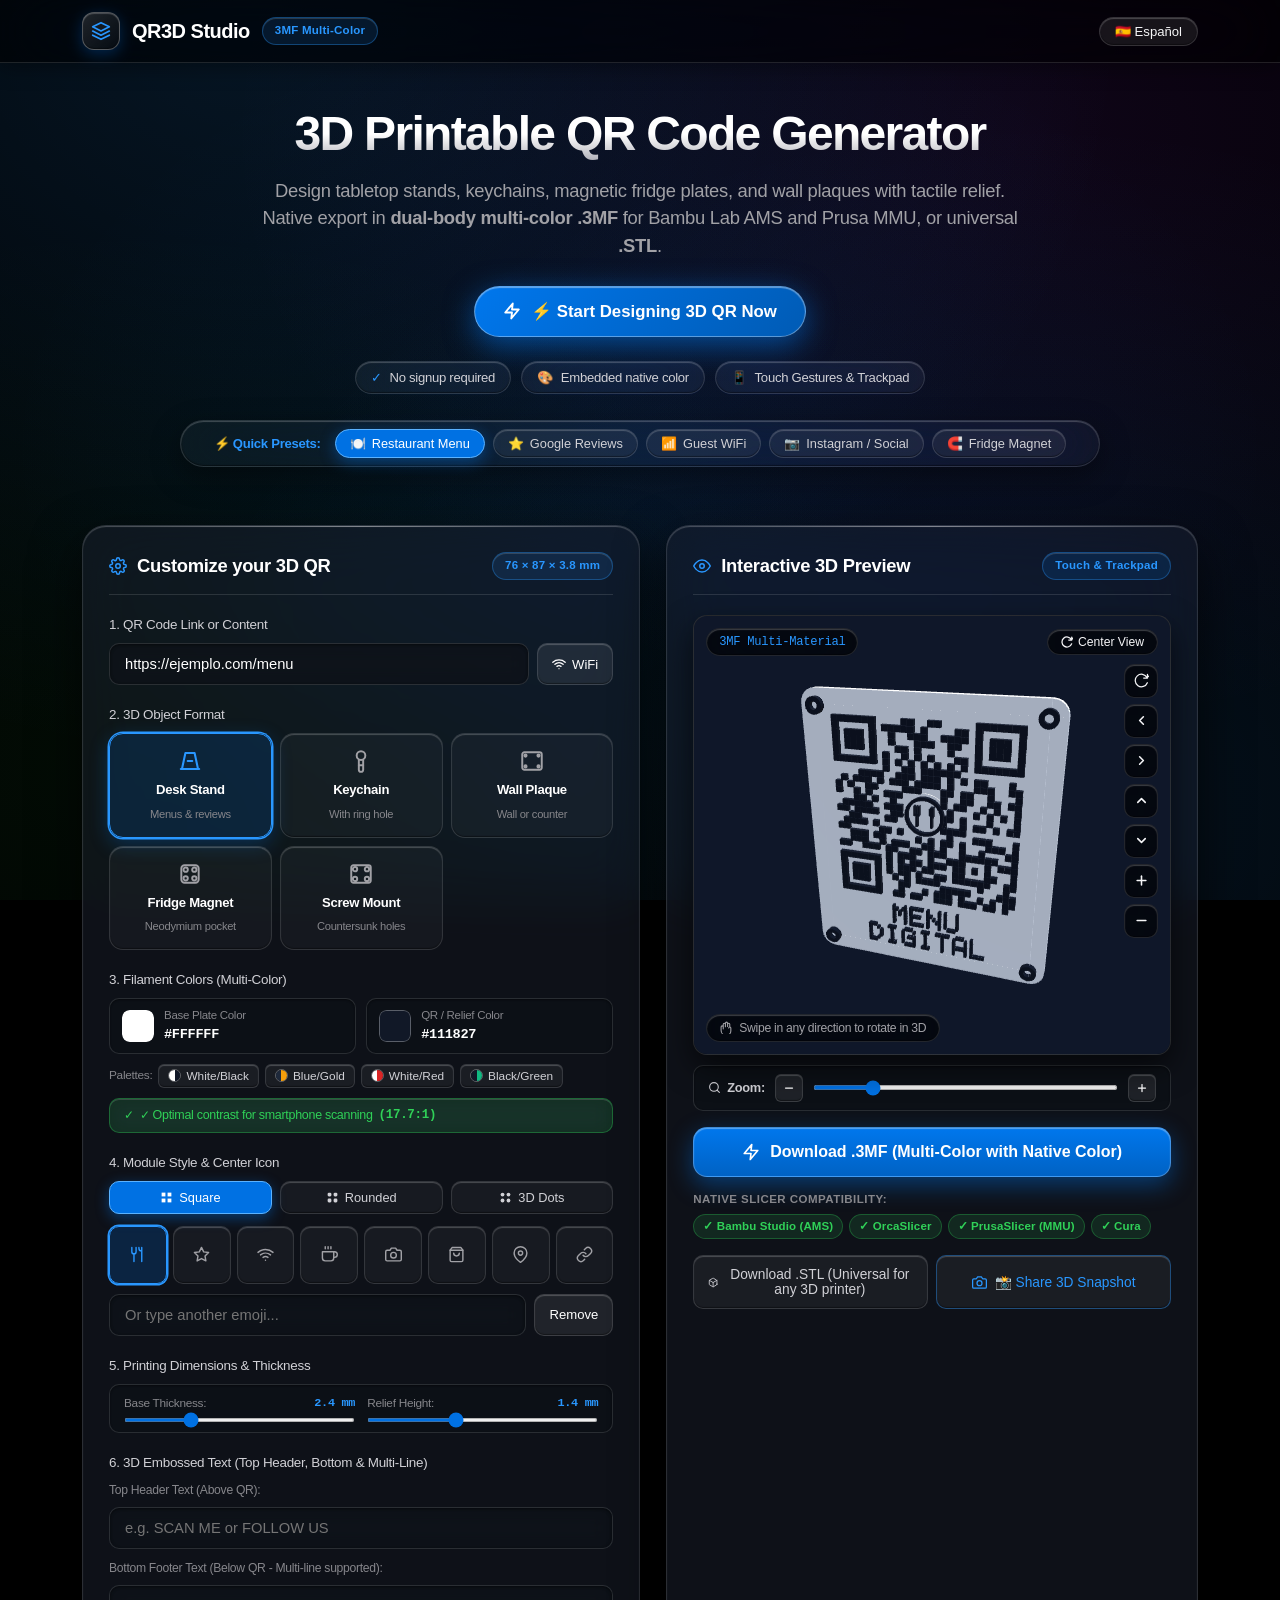
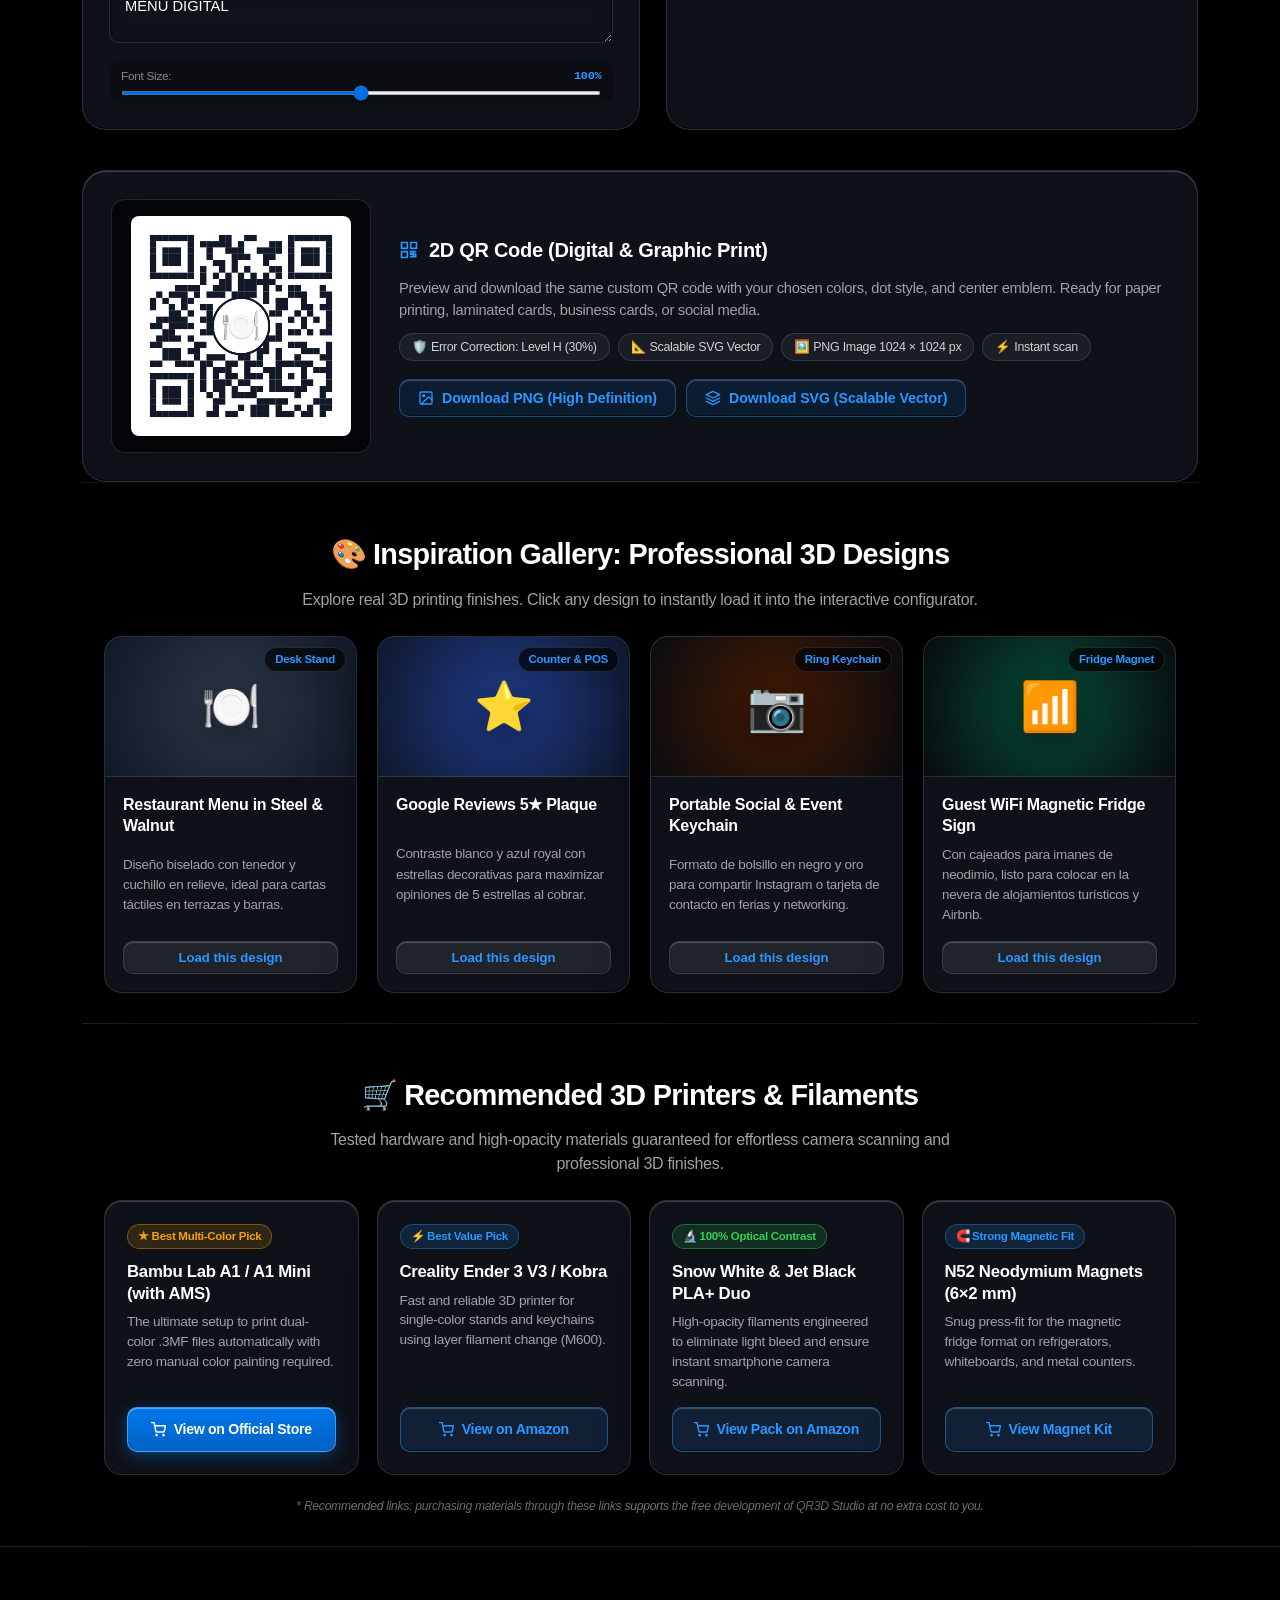
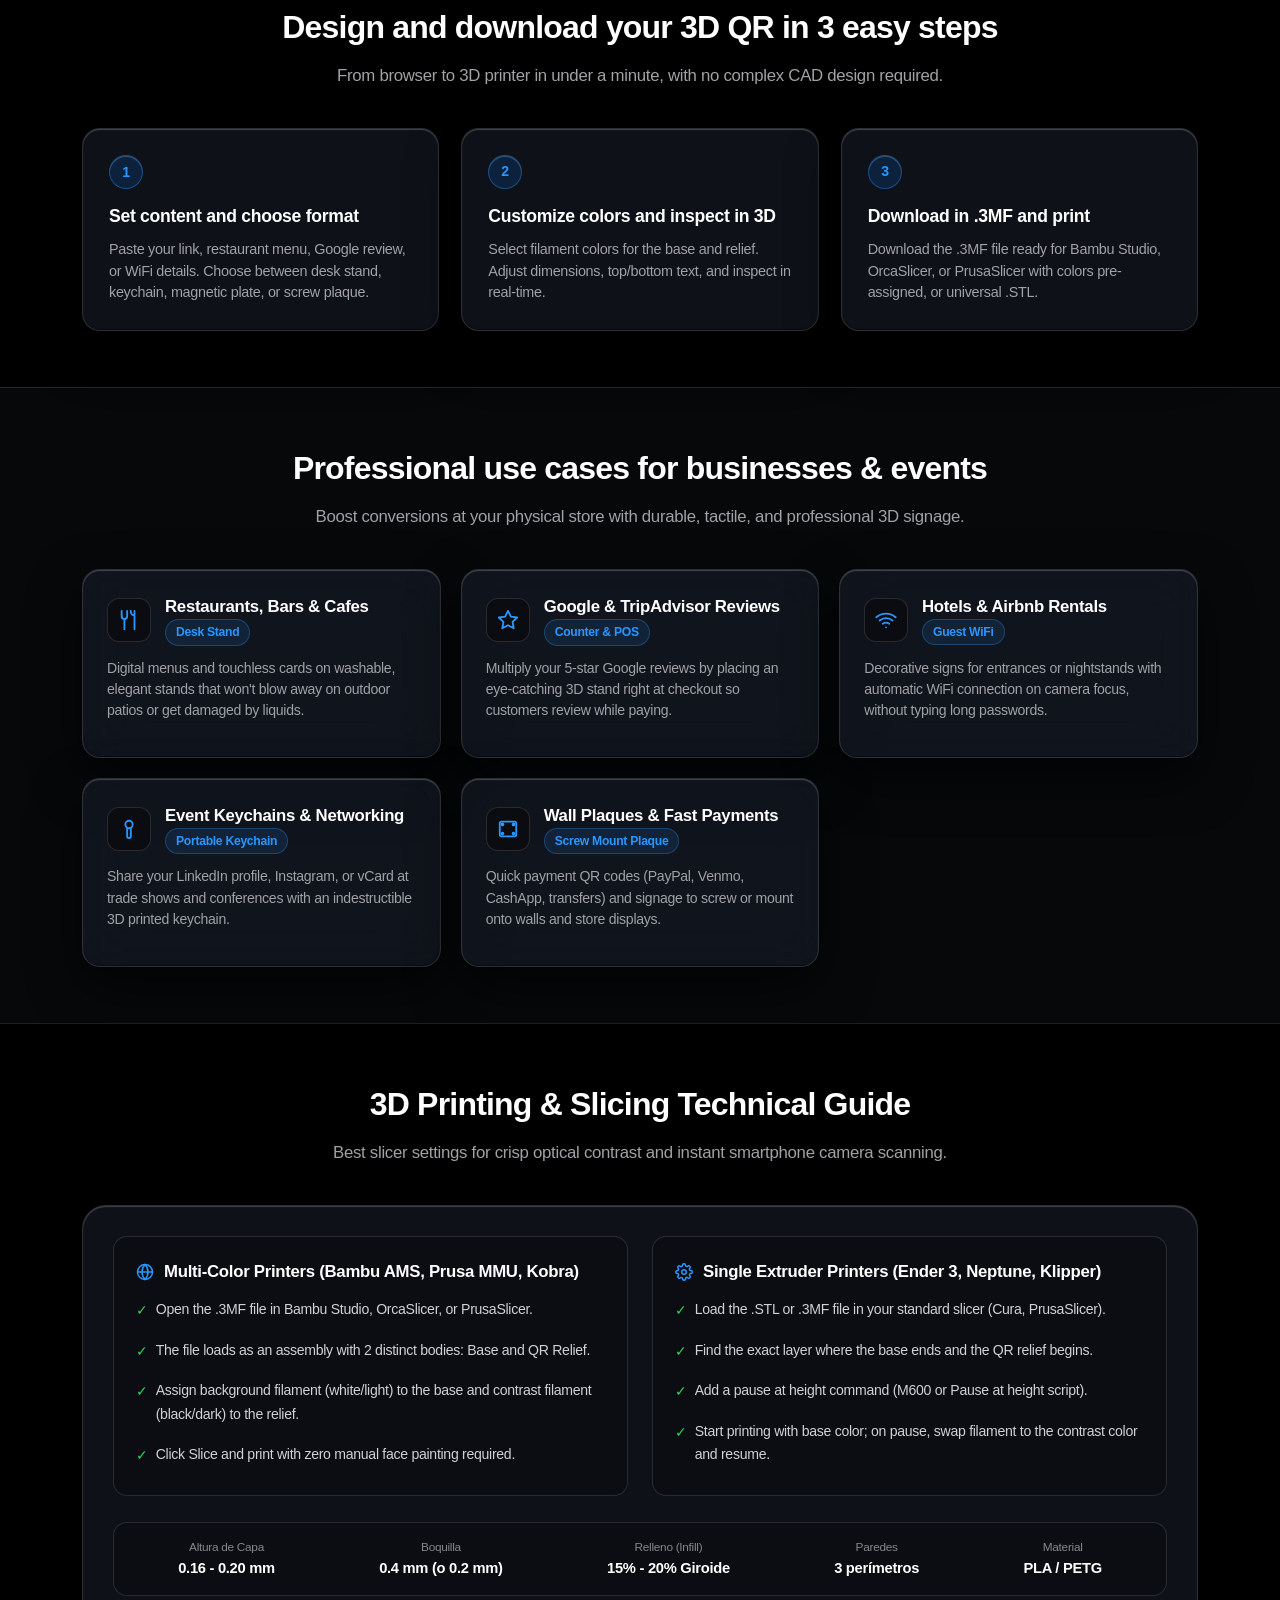
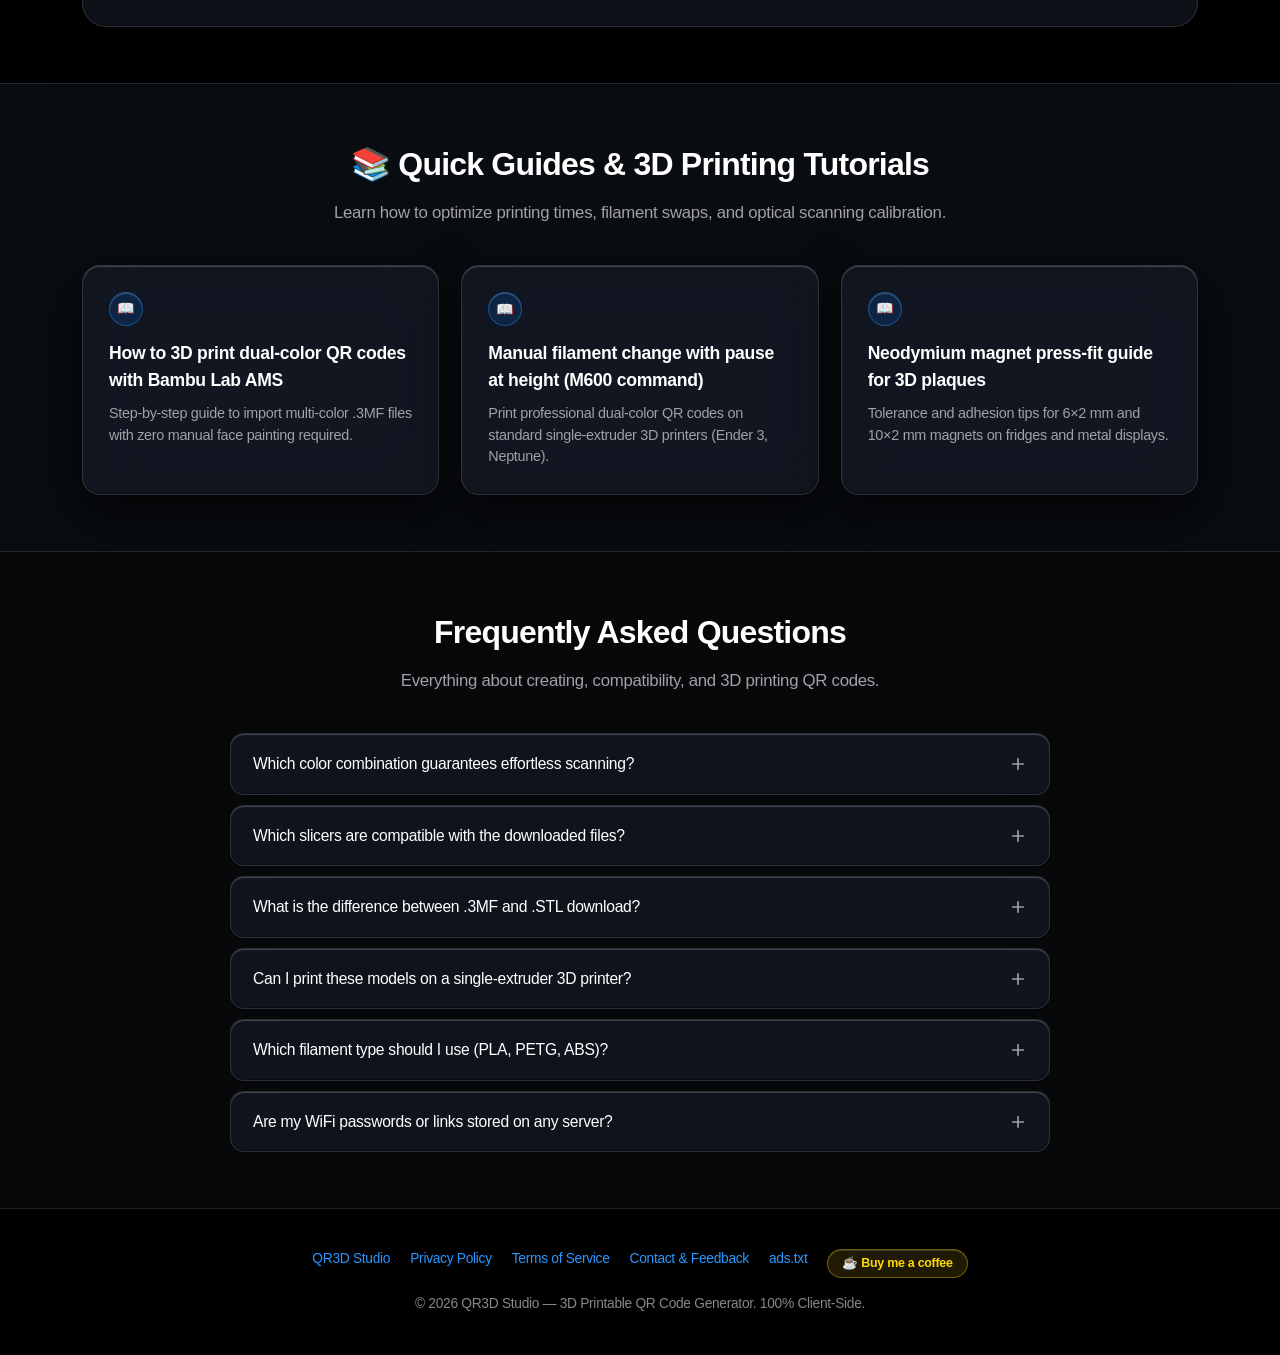
==== commit 447f56df: "Add files via upload" ====
--- a/index.html
+++ b/index.html
@@ -100,7 +100,7 @@
     </div>
   </header>
 
-  <!-- Hero Section -->
+    <!-- Hero Section (High-Impact & Clean) -->
   <section class="hero-section">
     <div class="container">
       <h1 class="hero-title" data-i18n="hero.title">Generador de Códigos QR para Impresión 3D</h1>
@@ -109,32 +109,27 @@
         Exportación nativa en <strong>.3MF multicolor con dos cuerpos</strong> para Bambu Lab AMS y Prusa MMU, o en <strong>.STL universal</strong>.
       </p>
       
+      <!-- Primary High-Contrast Call to Action -->
+      <div style="margin-bottom: 24px;">
+        <button type="button" id="heroCtaBtn" class="hero-cta-btn">
+          <svg width="18" height="18" viewBox="0 0 24 24" fill="none" stroke="currentColor" stroke-width="2.5" stroke-linecap="round" stroke-linejoin="round">
+            <polygon points="13 2 3 14 12 14 11 22 21 10 12 10 13 2"/>
+          </svg>
+          <span data-i18n="hero.cta_btn">⚡ Crear mi QR 3D ahora</span>
+        </button>
+      </div>
+
       <div class="trust-badges">
         <div class="trust-item">
-          <span class="trust-icon">
-            <svg width="14" height="14" viewBox="0 0 24 24" fill="none" stroke="currentColor" stroke-width="2.2" stroke-linecap="round" stroke-linejoin="round">
-              <polygon points="13 2 3 14 12 14 11 22 21 10 12 10 13 2"/>
-            </svg>
-          </span>
+          <span class="trust-icon">✓</span>
           <span data-i18n="hero.badge1">Sin registros ni esperas</span>
         </div>
         <div class="trust-item">
-          <span class="trust-icon">
-            <svg width="14" height="14" viewBox="0 0 24 24" fill="none" stroke="currentColor" stroke-width="2.2" stroke-linecap="round" stroke-linejoin="round">
-              <circle cx="12" cy="12" r="10"/>
-              <path d="M12 2a14.5 14.5 0 0 0 0 20 14.5 14.5 0 0 0 0-20"/>
-              <path d="M2 12h20"/>
-            </svg>
-          </span>
+          <span class="trust-icon">🎨</span>
           <span data-i18n="hero.badge2">Color embebido en el archivo</span>
         </div>
         <div class="trust-item">
-          <span class="trust-icon">
-            <svg width="14" height="14" viewBox="0 0 24 24" fill="none" stroke="currentColor" stroke-width="2.2" stroke-linecap="round" stroke-linejoin="round">
-              <rect x="5" y="2" width="14" height="20" rx="2" ry="2"/>
-              <line x1="12" y1="18" x2="12.01" y2="18"/>
-            </svg>
-          </span>
+          <span class="trust-icon">📱</span>
           <span data-i18n="hero.badge3">Gestos táctiles & Trackpad</span>
         </div>
       </div>
@@ -163,7 +158,7 @@
   </section>
 
   <!-- Main Tool Workspace (Above the fold) -->
-  <main class="container">
+  <main class="container" id="studioConfigurator">
     <div class="studio-grid">
       
       <!-- Left Panel: Customization Controls -->
@@ -540,7 +535,7 @@
           </button>
         </div>
 
-        <!-- Direct 1-Click Instant 3D Download Buttons -->
+                <!-- Direct 1-Click Instant 3D Download Buttons -->
         <div class="download-section">
           <button type="button" id="btnDownload3MF" class="btn-primary-download">
             <svg width="18" height="18" viewBox="0 0 24 24" fill="none" stroke="currentColor" stroke-width="2.2" stroke-linecap="round" stroke-linejoin="round">
@@ -548,19 +543,38 @@
             </svg>
             <span data-i18n="btn.download_3mf">Descargar .3MF (Multicolor con Color Nativo)</span>
           </button>
+
+          <!-- Slicer Native Compatibility Badges -->
+          <div class="slicer-compat-row">
+            <span class="slicer-compat-label" data-i18n="compat.heading">Compatibilidad Nativa:</span>
+            <div class="slicer-compat-pills">
+              <span class="compat-pill">✓ Bambu Studio (AMS)</span>
+              <span class="compat-pill">✓ OrcaSlicer</span>
+              <span class="compat-pill">✓ PrusaSlicer (MMU)</span>
+              <span class="compat-pill">✓ Cura</span>
+            </div>
+          </div>
           
-          <button type="button" id="btnDownloadSTL" class="btn-secondary-download" style="padding: 12px;" title="Descargar modelo 3D combinado para cambio de filamento por pausa de capa">
-            <svg width="16" height="16" viewBox="0 0 24 24" fill="none" stroke="currentColor" stroke-width="2" stroke-linecap="round" stroke-linejoin="round">
-              <path d="M21 16V8a2 2 0 0 0-1-1.73l-7-4a2 2 0 0 0-2 0l-7 4A2 2 0 0 0 3 8v8a2 2 0 0 0 1 1.73l7 4a2 2 0 0 0 2 0l7-4A2 2 0 0 0 21 16z"/>
-              <polyline points="3.27 6.96 12 12.01 20.73 6.96"/>
-              <line x1="12" y1="22.08" x2="12" y2="12"/>
-            </svg>
-            <span data-i18n="btn.download_stl">Descargar .STL (Universal para cualquier impresora)</span>
-          </button>
-        </div>
-
-      </div>
-
+          <div style="display:grid; grid-template-columns: 1fr 1fr; gap:8px;">
+            <button type="button" id="btnDownloadSTL" class="btn-secondary-download" title="Descargar modelo 3D combinado para cambio de filamento por pausa de capa">
+              <svg width="15" height="15" viewBox="0 0 24 24" fill="none" stroke="currentColor" stroke-width="2" stroke-linecap="round" stroke-linejoin="round">
+                <path d="M21 16V8a2 2 0 0 0-1-1.73l-7-4a2 2 0 0 0-2 0l-7 4A2 2 0 0 0 3 8v8a2 2 0 0 0 1 1.73l7 4a2 2 0 0 0 2 0l7-4A2 2 0 0 0 21 16z"/>
+                <polyline points="3.27 6.96 12 12.01 20.73 6.96"/>
+                <line x1="12" y1="22.08" x2="12" y2="12"/>
+              </svg>
+              <span data-i18n="btn.download_stl">Descargar .STL</span>
+            </button>
+
+            <button type="button" id="btnShareSnapshot" class="btn-secondary-download" style="border-color:rgba(41,151,255,0.4); color:#2997ff;" title="Compartir render en foros o Reddit">
+              <svg width="15" height="15" viewBox="0 0 24 24" fill="none" stroke="currentColor" stroke-width="2" stroke-linecap="round" stroke-linejoin="round">
+                <path d="M23 19a2 2 0 0 1-2 2H3a2 2 0 0 1-2-2V8a2 2 0 0 1 2-2h4l2-3h6l2 3h4a2 2 0 0 1 2 2z"/>
+                <circle cx="12" cy="13" r="4"/>
+              </svg>
+              <span data-i18n="btn.share_snapshot">📸 Compartir Render</span>
+            </button>
+          </div>
+        </div>
+      </div>
     </div>
 
     <!-- NEW SECTION: Dedicated 2D QR Code View & Vector Export -->
@@ -617,6 +631,70 @@
         </div>
       </div>
     </div>
+
+        <!-- Inspiration Gallery Section -->
+    <section class="gallery-section">
+      <div class="container">
+        <div class="section-header" style="margin-bottom: 24px; text-align: center;">
+          <h2 class="section-title" style="font-size: 1.8rem;" data-i18n="gallery.title">🎨 Galería de Inspiración: Diseños Profesionales</h2>
+          <p class="section-subtitle" style="font-size: 1rem;" data-i18n="gallery.desc">Explora acabados de impresión 3D reales. Haz clic en cualquier diseño para cargarlo automáticamente en el configurador interactivo.</p>
+        </div>
+
+        <div class="gallery-grid">
+          <!-- Card 1: Restaurant Menu -->
+          <div class="gallery-card" data-design="menu-steel">
+            <div class="gallery-img-box" style="background: radial-gradient(circle at center, #2d3748 0%, #111827 100%);">
+              <div class="gallery-qr-icon">🍽️</div>
+              <span class="gallery-chip" data-i18n="gallery.item1_badge">Soporte de Mesa</span>
+            </div>
+            <div class="gallery-info">
+              <h3 class="gallery-title" data-i18n="gallery.item1_title">Menú Restaurante en Acero & Madera</h3>
+              <p class="gallery-desc">Diseño biselado con tenedor y cuchillo en relieve, ideal para cartas táctiles en terrazas y barras.</p>
+              <button type="button" class="gallery-btn" data-i18n="gallery.item1_btn">⚡ Cargar este diseño</button>
+            </div>
+          </div>
+
+          <!-- Card 2: Google Reviews -->
+          <div class="gallery-card" data-design="google-reviews">
+            <div class="gallery-img-box" style="background: radial-gradient(circle at center, #1e3a8a 0%, #0f172a 100%);">
+              <div class="gallery-qr-icon">⭐</div>
+              <span class="gallery-chip" data-i18n="gallery.item2_badge">Mostrador & TPV</span>
+            </div>
+            <div class="gallery-info">
+              <h3 class="gallery-title" data-i18n="gallery.item2_title">Placa de Reseñas Google 5★</h3>
+              <p class="gallery-desc">Contraste blanco y azul royal con estrellas decorativas para maximizar opiniones de 5 estrellas al cobrar.</p>
+              <button type="button" class="gallery-btn" data-i18n="gallery.item2_btn">⚡ Cargar este diseño</button>
+            </div>
+          </div>
+
+          <!-- Card 3: Event Keychain -->
+          <div class="gallery-card" data-design="keychain-gold">
+            <div class="gallery-img-box" style="background: radial-gradient(circle at center, #451a03 0%, #0a0c10 100%);">
+              <div class="gallery-qr-icon">📷</div>
+              <span class="gallery-chip" data-i18n="gallery.item3_badge">Llavero con Anilla</span>
+            </div>
+            <div class="gallery-info">
+              <h3 class="gallery-title" data-i18n="gallery.item3_title">Llavero Portátil de Redes & Eventos</h3>
+              <p class="gallery-desc">Formato de bolsillo en negro y oro para compartir Instagram o tarjeta de contacto en ferias y networking.</p>
+              <button type="button" class="gallery-btn" data-i18n="gallery.item3_btn">⚡ Cargar este diseño</button>
+            </div>
+          </div>
+
+          <!-- Card 4: Guest WiFi -->
+          <div class="gallery-card" data-design="wifi-magnetic">
+            <div class="gallery-img-box" style="background: radial-gradient(circle at center, #064e3b 0%, #080a0e 100%);">
+              <div class="gallery-qr-icon">📶</div>
+              <span class="gallery-chip" data-i18n="gallery.item4_badge">Imán para Nevera</span>
+            </div>
+            <div class="gallery-info">
+              <h3 class="gallery-title" data-i18n="gallery.item4_title">Placa Magnética WiFi de Huéspedes</h3>
+              <p class="gallery-desc">Con cajeados para imanes de neodimio, listo para colocar en la nevera de alojamientos turísticos y Airbnb.</p>
+              <button type="button" class="gallery-btn" data-i18n="gallery.item4_btn">⚡ Cargar este diseño</button>
+            </div>
+          </div>
+        </div>
+      </div>
+    </section>
 
     <!-- Recommended 3D Hardware & High-Contrast Supplies -->
         <!-- Recommended 3D Printers, Filaments & Hardware Showcase (Affiliate Ready) -->
@@ -887,6 +965,36 @@
     </div>
   </section>
 
+    <!-- SEO Tutorials & 3D Knowledge Hub -->
+  <section class="content-section" style="background: rgba(18, 24, 32, 0.5);">
+    <div class="container">
+      <div class="section-header">
+        <h2 class="section-title" data-i18n="tutorials.title">📚 Guías Rápidas y Tutoriales de Impresión 3D</h2>
+        <p class="section-subtitle" data-i18n="tutorials.desc">Aprende a optimizar tus tiempos de impresión, cambios de filamento y calibración para escaneo perfecto.</p>
+      </div>
+
+      <div class="steps-grid">
+        <div class="step-card">
+          <div class="step-number">📖</div>
+          <h3 class="step-title" data-i18n="tut1.title">Cómo imprimir códigos QR en 2 colores con Bambu Lab AMS</h3>
+          <p class="step-desc" data-i18n="tut1.desc">Paso a paso para importar archivos .3MF multicolor sin colorear caras manualmente y configurar el orden de capas.</p>
+        </div>
+
+        <div class="step-card">
+          <div class="step-number">📖</div>
+          <h3 class="step-title" data-i18n="tut2.title">Cambio de filamento manual por pausa de capa (Comando M600)</h3>
+          <p class="step-desc" data-i18n="tut2.desc">Imprime códigos QR profesionales en cualquier impresora monocromática tradicional (Ender 3, Neptune, Kobra).</p>
+        </div>
+
+        <div class="step-card">
+          <div class="step-number">📖</div>
+          <h3 class="step-title" data-i18n="tut3.title">Guía de montaje de imanes de neodimio en placas 3D</h3>
+          <p class="step-desc" data-i18n="tut3.desc">Consejos de tolerancia y pegado para imanes de 6×2 mm y 10×2 mm en neveras, pizarras y expositores metálicos.</p>
+        </div>
+      </div>
+    </div>
+  </section>
+
   <!-- Section: FAQ -->
   <section class="content-section" style="background: rgba(22, 27, 34, 0.3);">
     <div class="container">
@@ -1002,6 +1110,39 @@
       </svg>
     </span>
     <span data-i18n="download.toast">¡Descarga iniciada con éxito! Ya puedes abrir el archivo en tu laminador.</span>
+  </div>
+
+    <!-- Viral Share Modal -->
+  <div class="modal-overlay" id="shareModal">
+    <div class="modal-box" style="max-width: 520px;">
+      <div class="modal-header">
+        <h3 class="modal-title">
+          <svg width="18" height="18" viewBox="0 0 24 24" fill="none" stroke="currentColor" stroke-width="2" stroke-linecap="round" stroke-linejoin="round">
+            <circle cx="18" cy="5" r="3"/><circle cx="6" cy="12" r="3"/><circle cx="18" cy="19" r="3"/><line x1="8.59" y1="13.51" x2="15.42" y2="17.49"/><line x1="15.41" y1="6.51" x2="8.59" y2="10.49"/>
+          </svg>
+          <span data-i18n="share.modal_title">Compartir tu Diseño 3D</span>
+        </h3>
+        <button type="button" class="modal-close-icon" id="closeShareBtn">✕</button>
+      </div>
+      <p style="font-size:0.88rem; color:var(--text-secondary); margin-bottom:14px;" data-i18n="share.modal_desc">
+        Comparte una captura de alta calidad de tu diseño en foros y comunidades de impresión 3D:
+      </p>
+      
+      <div style="background:#0a0c10; border:1px solid var(--border); border-radius:12px; padding:12px; text-align:center; margin-bottom:16px;">
+        <img id="shareImgPreview" src="" alt="Render 3D Snapshot" style="max-width:100%; max-height:220px; border-radius:8px; display:inline-block;">
+      </div>
+
+      <div style="display:flex; flex-direction:column; gap:8px;">
+        <button type="button" id="btnDownloadSnapshotImg" class="modal-action-btn" style="margin-top:0; background:var(--primary);" data-i18n="share.download_img">
+          💾 Descargar Imagen del Render HD
+        </button>
+        <div style="display:grid; grid-template-columns: 1fr 1fr 1fr; gap:8px;">
+          <button type="button" id="btnShareReddit" class="action-btn-sm" style="padding:10px; justify-content:center;">Reddit</button>
+          <button type="button" id="btnShareX" class="action-btn-sm" style="padding:10px; justify-content:center;">X (Twitter)</button>
+          <button type="button" id="btnShareWhatsApp" class="action-btn-sm" style="padding:10px; justify-content:center;">WhatsApp</button>
+        </div>
+      </div>
+    </div>
   </div>
 
   <!-- Modal: WiFi QR Helper -->
--- a/css/styles.css
+++ b/css/styles.css
@@ -1,28 +1,40 @@
 /* ==========================================================================
-   QR3D Studio - Apple Minimalist & Precision SaaS Theme (Production v9)
+   QR3D Studio - Apple "Liquid Glass" (visionOS & macOS Glassmorphism Theme)
    ========================================================================== */
 
 :root {
   --primary: #0071e3;
   --primary-hover: #0077ed;
-  --primary-glow: rgba(0, 113, 227, 0.35);
+  --primary-glow: rgba(0, 113, 227, 0.45);
   --accent: #2997ff;
-  --bg: #000000;
-  --bg-gradient: radial-gradient(circle at 50% 0%, #141a24 0%, #000000 70%);
-  --surface: rgba(22, 27, 34, 0.78);
-  --surface-alt: #1c2128;
-  --surface-hover: #262c36;
-  --border: rgba(255, 255, 255, 0.12);
-  --border-focus: rgba(41, 151, 255, 0.6);
+  
+  /* Liquid Glass Palette */
+  --bg-deep: #000000;
+  --glass-base: rgba(255, 255, 255, 0.04);
+  --glass-surface: rgba(26, 32, 44, 0.55);
+  --glass-surface-hover: rgba(36, 44, 60, 0.7);
+  --glass-input: rgba(12, 16, 22, 0.7);
+  --glass-border: rgba(255, 255, 255, 0.12);
+  --glass-border-highlight: rgba(255, 255, 255, 0.28);
+  --glass-specular: inset 0 1px 1px 0 rgba(255, 255, 255, 0.22), inset 0 -1px 1px 0 rgba(0, 0, 0, 0.4);
+  --glass-blur: blur(28px) saturate(190%);
+  --glass-blur-heavy: blur(40px) saturate(200%);
+  
   --text: #f5f5f7;
   --text-muted: #86868b;
   --text-secondary: #a1a1a6;
   --success: #30d158;
   --warning: #ffd60a;
+  
+  --radius-xl: 24px;
   --radius-lg: 18px;
-  --radius-md: 12px;
-  --radius-sm: 8px;
-  --shadow: 0 12px 32px rgba(0, 0, 0, 0.5);
+  --radius-md: 14px;
+  --radius-sm: 10px;
+  --radius-pill: 9999px;
+  
+  --shadow-glass: 0 20px 50px rgba(0, 0, 0, 0.65), 0 1px 2px rgba(0, 0, 0, 0.4);
+  --shadow-glow: 0 0 35px rgba(0, 113, 227, 0.25);
+  
   --font: -apple-system, BlinkMacSystemFont, "SF Pro Display", "SF Pro Text", "Helvetica Neue", Helvetica, Arial, sans-serif;
 }
 
@@ -34,39 +46,46 @@
 
 body {
   font-family: var(--font);
-  background: var(--bg);
-  background-image: var(--bg-gradient);
+  background-color: var(--bg-deep);
+  background-image: 
+    radial-gradient(at 20% 0%, rgba(41, 151, 255, 0.15) 0px, transparent 60%),
+    radial-gradient(at 80% 15%, rgba(147, 51, 234, 0.10) 0px, transparent 55%),
+    radial-gradient(at 50% 50%, rgba(0, 113, 227, 0.08) 0px, transparent 70%),
+    radial-gradient(at 80% 90%, rgba(41, 151, 255, 0.12) 0px, transparent 60%),
+    radial-gradient(at 10% 85%, rgba(48, 209, 88, 0.06) 0px, transparent 50%);
   background-attachment: fixed;
   color: var(--text);
   line-height: 1.5;
   -webkit-font-smoothing: antialiased;
-  letter-spacing: -0.015em;
+  letter-spacing: -0.018em;
   overflow-x: hidden;
 }
 
 a {
   color: var(--accent);
   text-decoration: none;
-  transition: opacity 0.2s;
+  transition: opacity 0.2s, color 0.2s;
 }
 a:hover {
   opacity: 0.85;
+  color: #64b5f6;
 }
 
 .container {
-  max-width: 1140px;
+  max-width: 1160px;
   margin: 0 auto;
   padding: 0 22px;
 }
 
 /* ==========================================================================
-   Header & Nav
+   Header (Apple Frosted Glass Navigation)
    ========================================================================== */
 header {
-  border-bottom: 1px solid var(--border);
-  background: rgba(0, 0, 0, 0.8);
-  backdrop-filter: blur(20px);
-  -webkit-backdrop-filter: blur(20px);
+  border-bottom: 1px solid var(--glass-border);
+  background: rgba(0, 0, 0, 0.65);
+  backdrop-filter: var(--glass-blur-heavy);
+  -webkit-backdrop-filter: var(--glass-blur-heavy);
+  box-shadow: 0 4px 20px rgba(0, 0, 0, 0.4);
   position: sticky;
   top: 0;
   z-index: 50;
@@ -83,23 +102,23 @@
   display: flex;
   align-items: center;
   gap: 12px;
-  font-size: 1.2rem;
-  font-weight: 600;
-  color: #fff;
-  letter-spacing: -0.02em;
+  font-size: 1.25rem;
+  font-weight: 600;
+  color: #fff;
+  letter-spacing: -0.025em;
 }
 
 .logo-icon-box {
-  background: linear-gradient(135deg, #1d1d1f, #2c2c2e);
-  border: 1px solid rgba(255, 255, 255, 0.15);
-  width: 36px;
-  height: 36px;
-  border-radius: 10px;
+  background: linear-gradient(135deg, rgba(255, 255, 255, 0.12), rgba(255, 255, 255, 0.02));
+  border: 1px solid var(--glass-border-highlight);
+  box-shadow: var(--glass-specular), 0 4px 15px rgba(0, 113, 227, 0.3);
+  width: 38px;
+  height: 38px;
+  border-radius: 12px;
   display: flex;
   align-items: center;
   justify-content: center;
   color: #2997ff;
-  box-shadow: 0 4px 12px rgba(0,0,0,0.4);
 }
 
 .nav-actions {
@@ -110,64 +129,69 @@
 
 .badge-tag {
   background: rgba(41, 151, 255, 0.12);
-  border: 1px solid rgba(41, 151, 255, 0.3);
+  border: 1px solid rgba(41, 151, 255, 0.35);
+  box-shadow: inset 0 1px 0 rgba(255, 255, 255, 0.15);
   color: #2997ff;
   font-size: 0.72rem;
   font-weight: 600;
-  padding: 3px 10px;
-  border-radius: 20px;
+  padding: 4px 12px;
+  border-radius: var(--radius-pill);
   letter-spacing: 0.02em;
 }
 
 .lang-btn {
-  background: rgba(28, 33, 40, 0.8);
-  border: 1px solid var(--border);
+  background: rgba(255, 255, 255, 0.08);
+  border: 1px solid var(--glass-border);
+  box-shadow: var(--glass-specular);
   color: #f5f5f7;
-  padding: 6px 14px;
-  border-radius: 20px;
-  font-size: 0.8rem;
-  font-weight: 600;
+  padding: 6px 15px;
+  border-radius: var(--radius-pill);
+  font-size: 0.82rem;
+  font-weight: 500;
   cursor: pointer;
   display: inline-flex;
   align-items: center;
   gap: 6px;
-  transition: all 0.2s;
+  backdrop-filter: var(--glass-blur);
+  -webkit-backdrop-filter: var(--glass-blur);
+  transition: all 0.25s cubic-bezier(0.16, 1, 0.3, 1);
 }
 .lang-btn:hover {
-  background: var(--surface-hover);
-  border-color: rgba(255, 255, 255, 0.3);
+  background: rgba(255, 255, 255, 0.16);
+  border-color: var(--glass-border-highlight);
+  transform: translateY(-1px);
 }
 
 /* ==========================================================================
-   Hero Section & Quick Presets Bar
+   Hero Section & Liquid Presets Pill Bar
    ========================================================================== */
 .hero-section {
-  padding: 38px 0 22px;
+  padding: 44px 0 24px;
   text-align: center;
 }
 
 .hero-title {
-  font-size: 2.8rem;
+  font-size: 3rem;
   font-weight: 700;
-  line-height: 1.15;
-  margin-bottom: 14px;
-  background: linear-gradient(180deg, #ffffff 60%, #a1a1a6 100%);
+  line-height: 1.12;
+  margin-bottom: 16px;
+  background: linear-gradient(180deg, #ffffff 50%, #b0b0b8 100%);
   -webkit-background-clip: text;
   -webkit-text-fill-color: transparent;
-  letter-spacing: -0.03em;
+  letter-spacing: -0.035em;
 }
 
 @media (max-width: 768px) {
   .hero-title {
-    font-size: 2rem;
+    font-size: 2.1rem;
   }
 }
 
 .hero-desc {
-  font-size: 1.1rem;
+  font-size: 1.15rem;
   color: var(--text-secondary);
-  max-width: 740px;
-  margin: 0 auto 24px;
+  max-width: 760px;
+  margin: 0 auto 26px;
   font-weight: 400;
 }
 
@@ -176,20 +200,22 @@
   flex-wrap: wrap;
   justify-content: center;
   gap: 10px;
-  margin-bottom: 24px;
+  margin-bottom: 26px;
 }
 
 .trust-item {
   display: inline-flex;
   align-items: center;
   gap: 8px;
-  background: rgba(28, 33, 40, 0.6);
-  border: 1px solid var(--border);
-  padding: 5px 13px;
-  border-radius: 30px;
+  background: rgba(255, 255, 255, 0.05);
+  border: 1px solid var(--glass-border);
+  box-shadow: var(--glass-specular);
+  padding: 6px 15px;
+  border-radius: var(--radius-pill);
   font-size: 0.82rem;
   color: #d1d1d6;
-  backdrop-filter: blur(10px);
+  backdrop-filter: var(--glass-blur);
+  -webkit-backdrop-filter: var(--glass-blur);
 }
 
 .trust-icon {
@@ -197,20 +223,22 @@
   display: flex;
 }
 
-/* Quick Presets Bar */
+/* Presets Bar (Liquid Floating Capsule) */
 .presets-bar {
-  background: rgba(22, 27, 34, 0.65);
-  border: 1px solid var(--border);
-  border-radius: 30px;
-  padding: 8px 16px;
-  margin: 0 auto 30px;
-  max-width: 900px;
+  background: rgba(255, 255, 255, 0.04);
+  border: 1px solid var(--glass-border);
+  box-shadow: var(--glass-specular), 0 10px 30px rgba(0, 0, 0, 0.4);
+  border-radius: var(--radius-pill);
+  padding: 8px 18px;
+  margin: 0 auto 34px;
+  max-width: 920px;
   display: flex;
   align-items: center;
   justify-content: center;
   flex-wrap: wrap;
   gap: 8px;
-  backdrop-filter: blur(15px);
+  backdrop-filter: var(--glass-blur);
+  -webkit-backdrop-filter: var(--glass-blur);
 }
 
 .presets-heading {
@@ -220,43 +248,46 @@
   display: flex;
   align-items: center;
   gap: 4px;
-  margin-right: 4px;
+  margin-right: 6px;
 }
 
 .quick-preset-btn {
-  background: rgba(10, 12, 16, 0.7);
-  border: 1px solid var(--border);
+  background: rgba(255, 255, 255, 0.06);
+  border: 1px solid var(--glass-border);
+  box-shadow: var(--glass-specular);
   color: #d1d1d6;
-  padding: 5px 12px;
-  border-radius: 20px;
+  padding: 6px 14px;
+  border-radius: var(--radius-pill);
   font-size: 0.8rem;
   font-weight: 500;
   cursor: pointer;
   display: inline-flex;
   align-items: center;
   gap: 6px;
-  transition: all 0.15s;
+  transition: all 0.2s ease;
 }
 .quick-preset-btn:hover {
-  background: rgba(0, 113, 227, 0.15);
-  border-color: #2997ff;
-  color: #fff;
-  transform: translateY(-1px);
+  background: rgba(41, 151, 255, 0.18);
+  border-color: var(--accent);
+  color: #fff;
+  transform: translateY(-1.5px);
+  box-shadow: 0 4px 14px rgba(0, 113, 227, 0.35);
 }
 .quick-preset-btn.active {
   background: var(--primary);
-  border-color: var(--primary);
-  color: #fff;
+  border-color: #5bb2ff;
+  color: #fff;
+  box-shadow: 0 4px 16px var(--primary-glow);
 }
 
 /* ==========================================================================
-   Tool Workspace (Above the Fold)
+   Tool Workspace (Liquid Glass Panels)
    ========================================================================== */
 .studio-grid {
   display: grid;
   grid-template-columns: 1.05fr 1fr;
-  gap: 24px;
-  margin-bottom: 36px;
+  gap: 26px;
+  margin-bottom: 40px;
 }
 
 @media (max-width: 992px) {
@@ -266,26 +297,39 @@
 }
 
 .panel {
-  background: var(--surface);
-  border: 1px solid var(--border);
-  border-radius: var(--radius-lg);
-  padding: 24px;
-  box-shadow: var(--shadow);
-  backdrop-filter: blur(20px);
-  -webkit-backdrop-filter: blur(20px);
+  background: var(--glass-surface);
+  border: 1px solid var(--glass-border);
+  border-radius: var(--radius-xl);
+  padding: 26px;
+  box-shadow: var(--shadow-glass), var(--glass-specular);
+  backdrop-filter: var(--glass-blur);
+  -webkit-backdrop-filter: var(--glass-blur);
+  position: relative;
+  overflow: hidden;
+}
+
+.panel::before {
+  content: '';
+  position: absolute;
+  top: 0;
+  left: 0;
+  right: 0;
+  height: 1px;
+  background: linear-gradient(90deg, transparent, rgba(255, 255, 255, 0.35), transparent);
+  pointer-events: none;
 }
 
 .panel-header {
   display: flex;
   justify-content: space-between;
   align-items: center;
-  margin-bottom: 18px;
-  border-bottom: 1px solid var(--border);
-  padding-bottom: 12px;
+  margin-bottom: 20px;
+  border-bottom: 1px solid var(--glass-border);
+  padding-bottom: 14px;
 }
 
 .panel-title {
-  font-size: 1.12rem;
+  font-size: 1.15rem;
   font-weight: 600;
   color: #fff;
   display: flex;
@@ -298,16 +342,16 @@
   display: flex;
 }
 
-/* Control Groups */
+/* Control Groups & Liquid Inputs */
 .control-group {
-  margin-bottom: 18px;
+  margin-bottom: 20px;
 }
 
 .control-label {
   display: block;
   font-size: 0.84rem;
   font-weight: 500;
-  margin-bottom: 7px;
+  margin-bottom: 8px;
   color: #d1d1d6;
 }
 
@@ -318,27 +362,31 @@
 
 .text-input {
   width: 100%;
-  padding: 11px 13px;
-  background: rgba(10, 12, 16, 0.8);
-  border: 1px solid var(--border);
+  padding: 12px 15px;
+  background: var(--glass-input);
+  border: 1px solid var(--glass-border);
+  box-shadow: inset 0 1px 3px rgba(0, 0, 0, 0.5);
   border-radius: var(--radius-sm);
   color: #fff;
-  font-size: 0.9rem;
+  font-size: 0.92rem;
   font-family: inherit;
   outline: none;
-  transition: all 0.2s ease;
+  backdrop-filter: blur(10px);
+  transition: all 0.25s cubic-bezier(0.16, 1, 0.3, 1);
 }
 
 .text-input:focus {
   border-color: var(--border-focus);
-  box-shadow: 0 0 0 3px rgba(41, 151, 255, 0.2);
+  box-shadow: 0 0 0 3px rgba(41, 151, 255, 0.25), inset 0 1px 2px rgba(0, 0, 0, 0.4);
+  background: rgba(16, 22, 30, 0.85);
 }
 
 .action-btn-sm {
-  background: var(--surface-alt);
-  color: #fff;
-  border: 1px solid var(--border);
-  padding: 0 13px;
+  background: rgba(255, 255, 255, 0.08);
+  color: #fff;
+  border: 1px solid var(--glass-border);
+  box-shadow: var(--glass-specular);
+  padding: 0 14px;
   border-radius: var(--radius-sm);
   font-size: 0.82rem;
   font-weight: 500;
@@ -347,14 +395,14 @@
   display: inline-flex;
   align-items: center;
   gap: 6px;
-  transition: all 0.2s;
+  transition: all 0.2s ease;
 }
 .action-btn-sm:hover {
-  background: var(--surface-hover);
-  border-color: rgba(255, 255, 255, 0.25);
-}
-
-/* Format Cards Grid */
+  background: rgba(255, 255, 255, 0.16);
+  border-color: var(--glass-border-highlight);
+}
+
+/* Format Liquid Tiles */
 .format-grid {
   display: grid;
   grid-template-columns: repeat(3, 1fr);
@@ -368,13 +416,14 @@
 }
 
 .format-card {
-  background: rgba(10, 12, 16, 0.7);
-  border: 1px solid var(--border);
+  background: rgba(255, 255, 255, 0.03);
+  border: 1px solid var(--glass-border);
+  box-shadow: var(--glass-specular);
   border-radius: var(--radius-md);
-  padding: 12px 8px;
+  padding: 14px 8px;
   text-align: center;
   cursor: pointer;
-  transition: all 0.2s ease;
+  transition: all 0.25s cubic-bezier(0.16, 1, 0.3, 1);
   display: flex;
   flex-direction: column;
   align-items: center;
@@ -382,23 +431,25 @@
 }
 
 .format-card:hover {
-  border-color: rgba(255, 255, 255, 0.3);
+  border-color: var(--glass-border-highlight);
   transform: translateY(-2px);
-  background: rgba(20, 24, 32, 0.8);
+  background: rgba(255, 255, 255, 0.08);
+  box-shadow: 0 8px 20px rgba(0, 0, 0, 0.4);
 }
 
 .format-card.active {
-  background: rgba(0, 113, 227, 0.12);
-  border-color: var(--primary);
-  box-shadow: 0 0 0 1.5px var(--primary);
+  background: rgba(0, 113, 227, 0.16);
+  border-color: #2997ff;
+  box-shadow: 0 0 0 1.5px #2997ff, 0 6px 20px rgba(0, 113, 227, 0.3);
 }
 
 .format-svg {
   color: var(--text-secondary);
-  transition: color 0.2s;
+  transition: color 0.2s, transform 0.2s;
 }
 .format-card.active .format-svg {
   color: #2997ff;
+  transform: scale(1.06);
 }
 
 .format-title {
@@ -424,18 +475,19 @@
   display: flex;
   align-items: center;
   gap: 10px;
-  background: rgba(10, 12, 16, 0.7);
-  border: 1px solid var(--border);
-  padding: 7px 11px;
+  background: var(--glass-input);
+  border: 1px solid var(--glass-border);
+  box-shadow: inset 0 1px 2px rgba(0,0,0,0.4);
+  padding: 8px 12px;
   border-radius: var(--radius-sm);
 }
 
 .color-box-picker input[type="color"] {
   -webkit-appearance: none;
   border: none;
-  width: 30px;
-  height: 30px;
-  border-radius: 7px;
+  width: 32px;
+  height: 32px;
+  border-radius: 8px;
   cursor: pointer;
   background: none;
 }
@@ -444,8 +496,8 @@
   padding: 0;
 }
 .color-box-picker input[type="color"]::-webkit-color-swatch {
-  border: 1px solid rgba(255,255,255,0.25);
-  border-radius: 6px;
+  border: 1px solid rgba(255,255,255,0.3);
+  border-radius: 7px;
 }
 
 .color-box-info {
@@ -459,8 +511,8 @@
 }
 
 .color-box-hex {
-  font-size: 0.84rem;
-  font-family: -apple-system-monospaced, SFMono-Regular, monospace;
+  font-size: 0.85rem;
+  font-family: -apple-system-monospaced, monospace;
   font-weight: 600;
   color: #fff;
 }
@@ -482,9 +534,10 @@
   display: inline-flex;
   align-items: center;
   gap: 5px;
-  background: rgba(10, 12, 16, 0.7);
-  border: 1px solid var(--border);
-  padding: 4px 8px;
+  background: rgba(255, 255, 255, 0.05);
+  border: 1px solid var(--glass-border);
+  box-shadow: var(--glass-specular);
+  padding: 4px 9px;
   border-radius: 6px;
   font-size: 0.74rem;
   color: #d1d1d6;
@@ -492,7 +545,8 @@
   transition: all 0.15s;
 }
 .color-preset-btn:hover {
-  border-color: rgba(255, 255, 255, 0.3);
+  border-color: var(--glass-border-highlight);
+  background: rgba(255, 255, 255, 0.1);
 }
 
 .preset-dual-dot {
@@ -512,35 +566,36 @@
   display: flex;
   align-items: center;
   gap: 6px;
-  font-size: 0.76rem;
-  padding: 6px 12px;
+  font-size: 0.78rem;
+  padding: 7px 14px;
   border-radius: var(--radius-sm);
-  margin-top: 6px;
+  margin-top: 8px;
   transition: all 0.2s ease;
+  backdrop-filter: blur(10px);
 }
 
 .contrast-badge.optimal {
-  background: rgba(48, 209, 88, 0.12);
-  border: 1px solid rgba(48, 209, 88, 0.3);
+  background: rgba(48, 209, 88, 0.14);
+  border: 1px solid rgba(48, 209, 88, 0.35);
+  box-shadow: inset 0 1px 0 rgba(255, 255, 255, 0.15);
   color: #30d158;
 }
 
 .contrast-badge.acceptable {
-  background: rgba(41, 151, 255, 0.12);
-  border: 1px solid rgba(41, 151, 255, 0.3);
+  background: rgba(41, 151, 255, 0.14);
+  border: 1px solid rgba(41, 151, 255, 0.35);
   color: #2997ff;
 }
 
 .contrast-badge.warning {
-  background: rgba(255, 214, 10, 0.15);
-  border: 1px solid rgba(255, 214, 10, 0.4);
+  background: rgba(255, 214, 10, 0.16);
+  border: 1px solid rgba(255, 214, 10, 0.45);
   color: #ffd60a;
 }
 
 .contrast-ratio {
   font-family: -apple-system-monospaced, monospace;
   font-weight: 600;
-  opacity: 0.85;
 }
 
 /* Shape & Emblem Selectors */
@@ -552,8 +607,9 @@
 .shape-btn {
   flex: 1;
   padding: 8px 10px;
-  background: rgba(10, 12, 16, 0.7);
-  border: 1px solid var(--border);
+  background: rgba(255, 255, 255, 0.04);
+  border: 1px solid var(--glass-border);
+  box-shadow: var(--glass-specular);
   color: #d1d1d6;
   border-radius: var(--radius-sm);
   font-size: 0.8rem;
@@ -568,8 +624,9 @@
 
 .shape-btn.active {
   background: var(--primary);
-  border-color: var(--primary);
-  color: #fff;
+  border-color: #5bb2ff;
+  color: #fff;
+  box-shadow: 0 4px 14px var(--primary-glow);
 }
 
 .emoji-selector-row {
@@ -587,36 +644,38 @@
 
 .emblem-btn {
   aspect-ratio: 1/1;
-  background: rgba(10, 12, 16, 0.7);
-  border: 1px solid var(--border);
+  background: rgba(255, 255, 255, 0.04);
+  border: 1px solid var(--glass-border);
+  box-shadow: var(--glass-specular);
   border-radius: var(--radius-sm);
   cursor: pointer;
   display: flex;
   align-items: center;
   justify-content: center;
   color: var(--text-secondary);
-  transition: all 0.15s;
+  transition: all 0.2s cubic-bezier(0.16, 1, 0.3, 1);
 }
 .emblem-btn:hover {
   transform: translateY(-2px);
-  border-color: rgba(255, 255, 255, 0.3);
-  color: #fff;
-  background: rgba(24, 28, 36, 0.9);
+  border-color: var(--glass-border-highlight);
+  color: #fff;
+  background: rgba(255, 255, 255, 0.1);
 }
 .emblem-btn.active {
-  border-color: var(--primary);
-  background: rgba(0, 113, 227, 0.15);
-  color: #2997ff;
-  box-shadow: 0 0 0 1px var(--primary);
-}
-
-/* Dimensions & Thickness Sliders */
+  border-color: #2997ff;
+  background: rgba(0, 113, 227, 0.2);
+  color: #2997ff;
+  box-shadow: 0 0 0 1.5px #2997ff;
+}
+
+/* Dimension & Text Size Sliders */
 .dimension-sliders-row {
   display: grid;
   grid-template-columns: 1fr 1fr;
   gap: 12px;
-  background: rgba(10, 12, 16, 0.7);
-  border: 1px solid var(--border);
+  background: var(--glass-input);
+  border: 1px solid var(--glass-border);
+  box-shadow: inset 0 1px 2px rgba(0,0,0,0.4);
   border-radius: var(--radius-sm);
   padding: 10px 14px;
 }
@@ -624,7 +683,7 @@
 .dim-slider-item {
   display: flex;
   flex-direction: column;
-  gap: 4px;
+  gap: 5px;
 }
 
 .dim-slider-header {
@@ -644,13 +703,13 @@
   accent-color: var(--primary);
   cursor: pointer;
   height: 4px;
-  background: #2c2c2e;
+  background: rgba(255, 255, 255, 0.15);
   border-radius: 3px;
   outline: none;
 }
 
 /* ==========================================================================
-   3D Viewport Panel & Mobile Touch Controls
+   3D Viewport Chamber (Liquid Glass Surface)
    ========================================================================== */
 .viewport-panel {
   display: flex;
@@ -661,8 +720,9 @@
   position: relative;
   width: 100%;
   height: 440px;
-  background: radial-gradient(circle at center, #161b22 0%, #0a0c10 100%);
-  border: 1px solid var(--border);
+  background: radial-gradient(circle at 50% 30%, #161d28 0%, #080a0e 100%);
+  border: 1px solid var(--glass-border);
+  box-shadow: inset 0 1px 2px rgba(255, 255, 255, 0.15), 0 12px 30px rgba(0, 0, 0, 0.6);
   border-radius: var(--radius-md);
   overflow: hidden;
   cursor: grab;
@@ -700,23 +760,26 @@
 }
 
 .dimensions-badge {
-  background: rgba(0, 0, 0, 0.75);
-  border: 1px solid var(--border);
+  background: rgba(0, 0, 0, 0.65);
+  border: 1px solid var(--glass-border);
+  box-shadow: var(--glass-specular);
   color: #2997ff;
   font-family: -apple-system-monospaced, monospace;
   font-size: 0.76rem;
-  padding: 4px 10px;
-  border-radius: 20px;
+  padding: 4px 12px;
+  border-radius: var(--radius-pill);
   pointer-events: auto;
-  backdrop-filter: blur(10px);
+  backdrop-filter: var(--glass-blur);
+  -webkit-backdrop-filter: var(--glass-blur);
 }
 
 .reset-cam-btn {
-  background: rgba(0, 0, 0, 0.75);
-  border: 1px solid var(--border);
+  background: rgba(0, 0, 0, 0.65);
+  border: 1px solid var(--glass-border);
+  box-shadow: var(--glass-specular);
   color: #f5f5f7;
-  padding: 5px 12px;
-  border-radius: 20px;
+  padding: 5px 13px;
+  border-radius: var(--radius-pill);
   font-size: 0.76rem;
   font-weight: 500;
   cursor: pointer;
@@ -724,12 +787,13 @@
   display: inline-flex;
   align-items: center;
   gap: 5px;
-  backdrop-filter: blur(10px);
-  transition: all 0.2s;
+  backdrop-filter: var(--glass-blur);
+  -webkit-backdrop-filter: var(--glass-blur);
+  transition: all 0.2s ease;
 }
 .reset-cam-btn:hover {
-  background: rgba(30, 36, 46, 0.9);
-  border-color: rgba(255, 255, 255, 0.3);
+  background: rgba(40, 48, 60, 0.85);
+  border-color: var(--glass-border-highlight);
 }
 
 .viewport-floating-controls {
@@ -744,27 +808,28 @@
 }
 
 .viewport-ctrl-btn {
-  background: rgba(0, 0, 0, 0.75);
-  border: 1px solid var(--border);
+  background: rgba(0, 0, 0, 0.65);
+  border: 1px solid var(--glass-border);
+  box-shadow: var(--glass-specular);
   color: #f5f5f7;
   width: 34px;
   height: 34px;
-  border-radius: 8px;
+  border-radius: 10px;
   display: flex;
   align-items: center;
   justify-content: center;
   cursor: pointer;
-  backdrop-filter: blur(10px);
-  box-shadow: 0 4px 10px rgba(0, 0, 0, 0.4);
-  transition: all 0.15s;
+  backdrop-filter: var(--glass-blur);
+  -webkit-backdrop-filter: var(--glass-blur);
+  transition: all 0.2s ease;
   user-select: none;
 }
 
 .viewport-ctrl-btn:hover {
-  background: rgba(41, 151, 255, 0.2);
+  background: rgba(41, 151, 255, 0.25);
   border-color: #2997ff;
   color: #2997ff;
-  transform: scale(1.05);
+  transform: scale(1.08);
 }
 
 .viewport-ctrl-btn:active {
@@ -773,8 +838,9 @@
 
 .viewport-ctrl-btn.active {
   background: var(--primary);
-  border-color: var(--primary);
-  color: #fff;
+  border-color: #5bb2ff;
+  color: #fff;
+  box-shadow: 0 0 15px var(--primary-glow);
 }
 
 .viewport-overlay-bottom {
@@ -794,11 +860,13 @@
   gap: 6px;
   font-size: 0.76rem;
   color: var(--text-secondary);
-  background: rgba(0, 0, 0, 0.75);
-  border: 1px solid var(--border);
-  padding: 4px 12px;
-  border-radius: 20px;
-  backdrop-filter: blur(10px);
+  background: rgba(0, 0, 0, 0.65);
+  border: 1px solid var(--glass-border);
+  box-shadow: var(--glass-specular);
+  padding: 4px 13px;
+  border-radius: var(--radius-pill);
+  backdrop-filter: var(--glass-blur);
+  -webkit-backdrop-filter: var(--glass-blur);
 }
 
 /* Zoom Slider Bar */
@@ -806,8 +874,9 @@
   display: flex;
   align-items: center;
   gap: 10px;
-  background: rgba(10, 12, 16, 0.7);
-  border: 1px solid var(--border);
+  background: var(--glass-input);
+  border: 1px solid var(--glass-border);
+  box-shadow: inset 0 1px 2px rgba(0,0,0,0.4);
   border-radius: var(--radius-sm);
   padding: 8px 14px;
   margin-top: 10px;
@@ -824,8 +893,9 @@
 }
 
 .zoom-step-btn {
-  background: var(--surface-alt);
-  border: 1px solid var(--border);
+  background: rgba(255, 255, 255, 0.08);
+  border: 1px solid var(--glass-border);
+  box-shadow: var(--glass-specular);
   color: #fff;
   width: 28px;
   height: 28px;
@@ -837,7 +907,7 @@
   transition: all 0.15s;
 }
 .zoom-step-btn:hover {
-  background: var(--surface-hover);
+  background: rgba(255, 255, 255, 0.16);
   border-color: #2997ff;
 }
 
@@ -846,12 +916,12 @@
   accent-color: var(--primary);
   cursor: pointer;
   height: 5px;
-  background: #2c2c2e;
+  background: rgba(255, 255, 255, 0.15);
   border-radius: 4px;
   outline: none;
 }
 
-/* Download Action Buttons */
+/* Download Action Buttons (Liquid Primary Glow) */
 .download-section {
   margin-top: 16px;
   display: flex;
@@ -860,9 +930,10 @@
 }
 
 .btn-primary-download {
-  background: var(--primary);
-  color: #fff;
-  border: none;
+  background: linear-gradient(180deg, #0077ed 0%, #0062c4 100%);
+  border: 1px solid rgba(255, 255, 255, 0.25);
+  box-shadow: inset 0 1px 1px rgba(255, 255, 255, 0.35), 0 8px 25px var(--primary-glow);
+  color: #fff;
   padding: 15px 20px;
   border-radius: var(--radius-md);
   font-size: 1rem;
@@ -873,18 +944,18 @@
   align-items: center;
   justify-content: center;
   gap: 10px;
-  box-shadow: 0 4px 16px var(--primary-glow);
-  transition: all 0.2s ease;
+  transition: all 0.25s cubic-bezier(0.16, 1, 0.3, 1);
 }
 .btn-primary-download:hover {
-  background: var(--primary-hover);
+  background: linear-gradient(180deg, #1b85f5 0%, #006ddb 100%);
   transform: translateY(-1.5px);
-  box-shadow: 0 6px 22px var(--primary-glow);
+  box-shadow: inset 0 1px 1px rgba(255, 255, 255, 0.45), 0 12px 30px rgba(0, 113, 227, 0.55);
 }
 
 .btn-secondary-download {
-  background: rgba(10, 12, 16, 0.8);
-  border: 1px solid var(--border);
+  background: rgba(255, 255, 255, 0.05);
+  border: 1px solid var(--glass-border);
+  box-shadow: var(--glass-specular);
   color: #d1d1d6;
   padding: 11px 14px;
   border-radius: var(--radius-sm);
@@ -899,33 +970,35 @@
   transition: all 0.2s;
 }
 .btn-secondary-download:hover {
-  background: var(--surface-alt);
-  border-color: rgba(255, 255, 255, 0.25);
-  color: #fff;
-}
-
-/* Instant Download Toast Notification */
+  background: rgba(255, 255, 255, 0.12);
+  border-color: var(--glass-border-highlight);
+  color: #fff;
+  transform: translateY(-1px);
+}
+
+/* Instant Download Toast */
 .download-toast {
   position: fixed;
   bottom: 24px;
   left: 50%;
   transform: translateX(-50%) translateY(100px);
-  background: rgba(22, 27, 34, 0.95);
+  background: rgba(16, 22, 30, 0.9);
   border: 1px solid #30d158;
-  color: #fff;
-  padding: 14px 22px;
-  border-radius: 30px;
-  box-shadow: 0 10px 30px rgba(0, 0, 0, 0.7);
+  box-shadow: 0 20px 40px rgba(0, 0, 0, 0.8), 0 0 25px rgba(48, 209, 88, 0.3);
+  color: #fff;
+  padding: 14px 24px;
+  border-radius: var(--radius-pill);
   display: flex;
   align-items: center;
   gap: 10px;
   font-size: 0.9rem;
   font-weight: 500;
-  backdrop-filter: blur(20px);
+  backdrop-filter: var(--glass-blur-heavy);
+  -webkit-backdrop-filter: var(--glass-blur-heavy);
   z-index: 999;
   opacity: 0;
   visibility: hidden;
-  transition: all 0.3s cubic-bezier(0.16, 1, 0.3, 1);
+  transition: all 0.35s cubic-bezier(0.16, 1, 0.3, 1);
 }
 
 .download-toast.show {
@@ -940,17 +1013,17 @@
 }
 
 /* ==========================================================================
-   Dedicated 2D QR Code Section & Card
+   Dedicated 2D QR Code Section
    ========================================================================== */
 .qr-2d-section {
   margin-top: 28px;
-  background: var(--surface);
-  border: 1px solid var(--border);
-  border-radius: var(--radius-lg);
-  padding: 26px;
-  box-shadow: var(--shadow);
-  backdrop-filter: blur(20px);
-  -webkit-backdrop-filter: blur(20px);
+  background: var(--glass-surface);
+  border: 1px solid var(--glass-border);
+  box-shadow: var(--shadow-glass), var(--glass-specular);
+  border-radius: var(--radius-xl);
+  padding: 28px;
+  backdrop-filter: var(--glass-blur);
+  -webkit-backdrop-filter: var(--glass-blur);
 }
 
 .qr-2d-grid {
@@ -968,8 +1041,8 @@
 }
 
 .qr-2d-preview-wrapper {
-  background: #0a0c10;
-  border: 1px solid var(--border);
+  background: rgba(0, 0, 0, 0.6);
+  border: 1px solid var(--glass-border);
   border-radius: var(--radius-md);
   padding: 16px;
   display: flex;
@@ -983,7 +1056,7 @@
   height: auto;
   aspect-ratio: 1/1;
   border-radius: 8px;
-  box-shadow: 0 8px 24px rgba(0, 0, 0, 0.5);
+  box-shadow: 0 10px 25px rgba(0, 0, 0, 0.5);
   display: block;
 }
 
@@ -1015,10 +1088,10 @@
 }
 
 .qr-meta-pill {
-  background: rgba(10, 12, 16, 0.7);
-  border: 1px solid var(--border);
+  background: rgba(255, 255, 255, 0.05);
+  border: 1px solid var(--glass-border);
   padding: 4px 12px;
-  border-radius: 20px;
+  border-radius: var(--radius-pill);
   font-size: 0.78rem;
   color: #d1d1d6;
 }
@@ -1031,8 +1104,9 @@
 }
 
 .btn-2d-download {
-  background: rgba(0, 113, 227, 0.1);
+  background: rgba(0, 113, 227, 0.12);
   border: 1px solid rgba(41, 151, 255, 0.4);
+  box-shadow: var(--glass-specular);
   color: #2997ff;
   padding: 10px 18px;
   border-radius: var(--radius-sm);
@@ -1046,82 +1120,153 @@
 }
 .btn-2d-download:hover {
   background: var(--primary);
-  border-color: var(--primary);
+  border-color: #5bb2ff;
   color: #fff;
   transform: translateY(-2px);
+  box-shadow: 0 4px 15px var(--primary-glow);
 }
 
 /* ==========================================================================
-   Supplies & Recommended 3D Hardware Section
+   Recommended 3D Materials & Hardware Showcase
    ========================================================================== */
-.supplies-section {
-  padding: 48px 0 28px;
-}
-
-.supplies-grid {
+.materials-showcase-section {
+  padding: 50px 0 30px;
+  border-top: 1px solid var(--glass-border);
+}
+
+.material-cards-grid {
   display: grid;
-  grid-template-columns: repeat(3, 1fr);
-  gap: 20px;
-}
-
-@media (max-width: 768px) {
-  .supplies-grid {
+  grid-template-columns: repeat(4, 1fr);
+  gap: 18px;
+  margin-top: 24px;
+}
+
+@media (max-width: 992px) {
+  .material-cards-grid {
+    grid-template-columns: repeat(2, 1fr);
+  }
+}
+
+@media (max-width: 580px) {
+  .material-cards-grid {
     grid-template-columns: 1fr;
   }
 }
 
-.supply-card {
-  background: var(--surface);
-  border: 1px solid var(--border);
-  border-radius: var(--radius-md);
+.material-card {
+  background: var(--glass-surface);
+  border: 1px solid var(--glass-border);
+  box-shadow: var(--shadow-glass), var(--glass-specular);
+  border-radius: var(--radius-lg);
   padding: 22px;
   display: flex;
   flex-direction: column;
-  gap: 10px;
-  backdrop-filter: blur(15px);
-  transition: all 0.2s ease;
-}
-.supply-card:hover {
-  transform: translateY(-2px);
-  border-color: rgba(41, 151, 255, 0.4);
-}
-
-.supply-card-header {
-  display: flex;
-  align-items: center;
-  gap: 12px;
-}
-
-.supply-icon-box {
-  background: rgba(10, 12, 16, 0.8);
-  width: 40px;
-  height: 40px;
-  border-radius: 10px;
-  display: flex;
-  align-items: center;
-  justify-content: center;
-  color: #2997ff;
-  border: 1px solid var(--border);
-}
-
-.supply-title {
-  font-size: 1rem;
-  font-weight: 600;
-  color: #fff;
-}
-
-.supply-desc {
-  font-size: 0.86rem;
+  justify-content: space-between;
+  backdrop-filter: var(--glass-blur);
+  -webkit-backdrop-filter: var(--glass-blur);
+  transition: all 0.25s cubic-bezier(0.16, 1, 0.3, 1);
+  position: relative;
+}
+
+.material-card:hover {
+  transform: translateY(-4px);
+  border-color: var(--glass-border-highlight);
+  box-shadow: 0 16px 40px rgba(0, 0, 0, 0.7), var(--shadow-glow);
+}
+
+.material-badge {
+  display: inline-block;
+  background: rgba(41, 151, 255, 0.15);
+  border: 1px solid rgba(41, 151, 255, 0.35);
+  color: #2997ff;
+  font-size: 0.72rem;
+  font-weight: 700;
+  padding: 3px 10px;
+  border-radius: var(--radius-pill);
+  margin-bottom: 12px;
+  align-self: flex-start;
+}
+
+.material-badge.gold {
+  background: rgba(245, 158, 11, 0.15);
+  border-color: rgba(245, 158, 11, 0.4);
+  color: #f59e0b;
+}
+
+.material-badge.green {
+  background: rgba(48, 209, 88, 0.15);
+  border-color: rgba(48, 209, 88, 0.4);
+  color: #30d158;
+}
+
+.material-title {
+  font-size: 1.05rem;
+  font-weight: 600;
+  color: #fff;
+  margin-bottom: 8px;
+  line-height: 1.3;
+}
+
+.material-desc {
+  font-size: 0.85rem;
   color: var(--text-secondary);
   line-height: 1.45;
+  margin-bottom: 16px;
+  flex-grow: 1;
+}
+
+.store-link-btn {
+  background: rgba(41, 151, 255, 0.12);
+  border: 1px solid rgba(41, 151, 255, 0.45);
+  box-shadow: var(--glass-specular);
+  color: #2997ff;
+  padding: 11px 16px;
+  border-radius: var(--radius-sm);
+  font-size: 0.88rem;
+  font-weight: 600;
+  text-align: center;
+  display: flex;
+  align-items: center;
+  justify-content: center;
+  gap: 8px;
+  transition: all 0.2s ease;
+  text-decoration: none;
+}
+
+.store-link-btn:hover {
+  background: var(--primary);
+  border-color: #5bb2ff;
+  color: #fff;
+  transform: translateY(-2px);
+  box-shadow: 0 6px 20px var(--primary-glow);
+}
+
+.store-link-btn.primary {
+  background: linear-gradient(180deg, #0077ed 0%, #0062c4 100%);
+  border-color: rgba(255, 255, 255, 0.3);
+  color: #fff;
+  box-shadow: inset 0 1px 0 rgba(255, 255, 255, 0.35), 0 4px 16px var(--primary-glow);
+}
+
+.store-link-btn.primary:hover {
+  background: linear-gradient(180deg, #1b85f5 0%, #006ddb 100%);
+  box-shadow: 0 8px 25px rgba(0, 113, 227, 0.6);
+}
+
+.recommendation-note {
+  font-size: 0.76rem;
+  color: var(--text-muted);
+  text-align: center;
+  margin-top: 22px;
+  font-style: italic;
 }
 
 /* ==========================================================================
-   Content Sections (Steps, Use Cases, 3D Guide, FAQ)
+   Content Sections (3-Steps, Use Cases, Guide, FAQ)
    ========================================================================== */
 .content-section {
   padding: 56px 0;
-  border-top: 1px solid var(--border);
+  border-top: 1px solid var(--glass-border);
 }
 
 .section-header {
@@ -1158,21 +1303,24 @@
 }
 
 .step-card {
-  background: var(--surface);
-  border: 1px solid var(--border);
+  background: var(--glass-surface);
+  border: 1px solid var(--glass-border);
+  box-shadow: var(--shadow-glass), var(--glass-specular);
   border-radius: var(--radius-lg);
   padding: 26px;
-  backdrop-filter: blur(15px);
+  backdrop-filter: var(--glass-blur);
+  -webkit-backdrop-filter: var(--glass-blur);
 }
 
 .step-number {
   display: inline-flex;
   align-items: center;
   justify-content: center;
-  width: 32px;
-  height: 32px;
-  background: rgba(0, 113, 227, 0.15);
-  border: 1px solid rgba(41, 151, 255, 0.3);
+  width: 34px;
+  height: 34px;
+  background: rgba(0, 113, 227, 0.18);
+  border: 1px solid rgba(41, 151, 255, 0.4);
+  box-shadow: inset 0 1px 0 rgba(255, 255, 255, 0.2);
   color: #2997ff;
   font-weight: 700;
   border-radius: 50%;
@@ -1201,15 +1349,19 @@
 }
 
 .use-case-card {
-  background: var(--surface);
-  border: 1px solid var(--border);
+  background: var(--glass-surface);
+  border: 1px solid var(--glass-border);
+  box-shadow: var(--shadow-glass), var(--glass-specular);
   border-radius: var(--radius-lg);
   padding: 24px;
-  transition: all 0.2s ease;
+  backdrop-filter: var(--glass-blur);
+  -webkit-backdrop-filter: var(--glass-blur);
+  transition: all 0.25s cubic-bezier(0.16, 1, 0.3, 1);
 }
 .use-case-card:hover {
   transform: translateY(-3px);
-  border-color: rgba(41, 151, 255, 0.4);
+  border-color: var(--glass-border-highlight);
+  box-shadow: 0 16px 36px rgba(0, 0, 0, 0.7), var(--shadow-glow);
 }
 
 .use-case-header {
@@ -1227,7 +1379,7 @@
   display: flex;
   align-items: center;
   justify-content: center;
-  border: 1px solid var(--border);
+  border: 1px solid var(--glass-border);
   color: #2997ff;
 }
 
@@ -1246,20 +1398,24 @@
 
 .use-case-badge {
   display: inline-block;
-  background: rgba(41, 151, 255, 0.1);
+  background: rgba(41, 151, 255, 0.12);
+  border: 1px solid rgba(41, 151, 255, 0.3);
   color: #2997ff;
   font-size: 0.76rem;
   font-weight: 600;
   padding: 3px 10px;
-  border-radius: 20px;
+  border-radius: var(--radius-pill);
 }
 
 /* 3D Printing Guide */
 .guide-container {
-  background: var(--surface);
-  border: 1px solid var(--border);
-  border-radius: var(--radius-lg);
+  background: var(--glass-surface);
+  border: 1px solid var(--glass-border);
+  box-shadow: var(--shadow-glass), var(--glass-specular);
+  border-radius: var(--radius-xl);
   padding: 30px;
+  backdrop-filter: var(--glass-blur);
+  -webkit-backdrop-filter: var(--glass-blur);
 }
 
 .guide-cols {
@@ -1277,7 +1433,7 @@
 
 .guide-block {
   background: rgba(10, 12, 16, 0.7);
-  border: 1px solid var(--border);
+  border: 1px solid var(--glass-border);
   border-radius: var(--radius-md);
   padding: 22px;
 }
@@ -1318,7 +1474,7 @@
 
 .slicer-params-bar {
   background: rgba(10, 12, 16, 0.7);
-  border: 1px solid var(--border);
+  border: 1px solid var(--glass-border);
   border-radius: var(--radius-md);
   padding: 16px 20px;
   display: flex;
@@ -1350,14 +1506,18 @@
 }
 
 .faq-item {
-  background: var(--surface);
-  border: 1px solid var(--border);
+  background: var(--glass-surface);
+  border: 1px solid var(--glass-border);
+  box-shadow: var(--glass-specular);
   border-radius: var(--radius-md);
   overflow: hidden;
-  transition: border-color 0.2s;
+  backdrop-filter: var(--glass-blur);
+  -webkit-backdrop-filter: var(--glass-blur);
+  transition: all 0.2s ease;
 }
 .faq-item.active {
-  border-color: rgba(255, 255, 255, 0.3);
+  border-color: var(--glass-border-highlight);
+  background: rgba(30, 38, 50, 0.7);
 }
 
 .faq-question {
@@ -1395,88 +1555,104 @@
   padding: 0 22px 20px;
 }
 
-/* Legal Modals */
+/* ==========================================================================
+   Modals (Liquid Floating Dialogs)
+   ========================================================================== */
+.modal-overlay,
 .legal-modal-overlay {
   position: fixed;
   inset: 0;
-  background: rgba(0, 0, 0, 0.85);
-  backdrop-filter: blur(15px);
+  background: rgba(0, 0, 0, 0.75);
+  backdrop-filter: var(--glass-blur-heavy);
+  -webkit-backdrop-filter: var(--glass-blur-heavy);
   display: none;
   align-items: center;
   justify-content: center;
   z-index: 200;
+  padding: 20px;
   opacity: 0;
-  transition: all 0.25s ease-out;
-  padding: 20px;
-}
-
+  transition: opacity 0.25s ease;
+}
+
+.modal-overlay.active,
 .legal-modal-overlay.active {
   display: flex;
   opacity: 1;
 }
 
+.modal-box,
 .legal-modal-box {
-  background: #161b22;
-  border: 1px solid var(--border);
-  border-radius: var(--radius-lg);
-  max-width: 620px;
+  background: rgba(22, 28, 38, 0.92);
+  border: 1px solid var(--glass-border-highlight);
+  box-shadow: 0 30px 60px rgba(0, 0, 0, 0.9), var(--glass-specular);
+  border-radius: var(--radius-xl);
+  max-width: 600px;
   max-height: 85vh;
   width: 100%;
   padding: 30px;
   overflow-y: auto;
-  box-shadow: var(--shadow);
   transform: scale(0.95);
-  transition: transform 0.25s ease-out;
-}
-
+  transition: transform 0.25s ease;
+}
+
+.modal-overlay.active .modal-box,
 .legal-modal-overlay.active .legal-modal-box {
   transform: scale(1);
 }
 
+.modal-header,
 .legal-header {
   display: flex;
   justify-content: space-between;
   align-items: center;
-  margin-bottom: 20px;
-  border-bottom: 1px solid var(--border);
+  margin-bottom: 18px;
+  border-bottom: 1px solid var(--glass-border);
   padding-bottom: 12px;
 }
 
+.modal-title,
 .legal-title {
-  font-size: 1.25rem;
-  font-weight: 600;
-  color: #fff;
-}
-
-.legal-body {
-  font-size: 0.9rem;
-  color: var(--text-secondary);
-  line-height: 1.6;
-  display: flex;
-  flex-direction: column;
-  gap: 14px;
-}
-
-.legal-body h4 {
-  color: #fff;
-  font-size: 0.98rem;
-  margin-top: 6px;
-}
-
+  font-size: 1.2rem;
+  font-weight: 600;
+  color: #fff;
+  display: flex;
+  align-items: center;
+  gap: 8px;
+}
+
+.modal-close-icon,
 .close-modal-btn {
   background: none;
   border: none;
   color: var(--text-muted);
-  font-size: 1.4rem;
+  font-size: 1.3rem;
   cursor: pointer;
   padding: 0 4px;
+}
+
+.modal-action-btn {
+  width: 100%;
+  background: var(--primary);
+  color: #fff;
+  border: none;
+  padding: 12px;
+  border-radius: var(--radius-sm);
+  font-size: 0.92rem;
+  font-weight: 600;
+  cursor: pointer;
+  margin-top: 14px;
+  transition: background 0.2s;
+}
+
+.modal-action-btn:hover {
+  background: var(--primary-hover);
 }
 
 /* ==========================================================================
    Footer
    ========================================================================== */
 footer {
-  border-top: 1px solid var(--border);
+  border-top: 1px solid var(--glass-border);
   padding: 40px 0;
   text-align: center;
   color: var(--text-muted);
@@ -1496,228 +1672,211 @@
   align-items: center;
   gap: 6px;
   background: rgba(255, 214, 10, 0.12);
-  border: 1px solid rgba(255, 214, 10, 0.3);
+  border: 1px solid rgba(255, 214, 10, 0.35);
+  box-shadow: inset 0 1px 0 rgba(255, 255, 255, 0.15);
   color: #ffd60a;
-  padding: 4px 12px;
-  border-radius: 20px;
+  padding: 4px 14px;
+  border-radius: var(--radius-pill);
   font-size: 0.78rem;
   font-weight: 600;
+  transition: all 0.2s ease;
 }
 .footer-coffee-btn:hover {
-  background: rgba(255, 214, 10, 0.2);
-}
+  background: rgba(255, 214, 10, 0.22);
+  transform: translateY(-1px);
+}
+
 
 /* ==========================================================================
-   Affiliate Hardware & 3D Materials Showcase
+   Hero CTA Button & Slicer Compatibility Badges
    ========================================================================== */
-.materials-showcase-section {
+.hero-cta-btn {
+  background: linear-gradient(135deg, #0077ed 0%, #005bb5 100%);
+  border: 1px solid rgba(255, 255, 255, 0.35);
+  box-shadow: inset 0 1px 1px rgba(255, 255, 255, 0.4), 0 8px 30px rgba(0, 113, 227, 0.6);
+  color: #ffffff;
+  padding: 14px 28px;
+  border-radius: var(--radius-pill);
+  font-size: 1.05rem;
+  font-weight: 700;
+  font-family: inherit;
+  cursor: pointer;
+  display: inline-flex;
+  align-items: center;
+  gap: 10px;
+  transition: all 0.25s cubic-bezier(0.16, 1, 0.3, 1);
+}
+
+.hero-cta-btn:hover {
+  background: linear-gradient(135deg, #1b85f5 0%, #006ddb 100%);
+  transform: translateY(-2px) scale(1.03);
+  box-shadow: inset 0 1px 1px rgba(255, 255, 255, 0.5), 0 12px 35px rgba(0, 113, 227, 0.75);
+}
+
+.slicer-compat-row {
+  display: flex;
+  flex-direction: column;
+  gap: 6px;
+  margin: 4px 0 6px;
+}
+
+.slicer-compat-label {
+  font-size: 0.72rem;
+  color: var(--text-muted);
+  font-weight: 600;
+  text-transform: uppercase;
+  letter-spacing: 0.04em;
+}
+
+.slicer-compat-pills {
+  display: flex;
+  flex-wrap: wrap;
+  gap: 6px;
+}
+
+.compat-pill {
+  background: rgba(48, 209, 88, 0.12);
+  border: 1px solid rgba(48, 209, 88, 0.3);
+  color: #30d158;
+  font-size: 0.72rem;
+  font-weight: 600;
+  padding: 3px 9px;
+  border-radius: var(--radius-pill);
+  letter-spacing: 0.01em;
+}
+
+/* ==========================================================================
+   Inspiration Gallery (Liquid Glass Cards)
+   ========================================================================== */
+.gallery-section {
   padding: 50px 0 30px;
-  border-top: 1px solid var(--border);
-  background: rgba(18, 22, 28, 0.4);
-}
-
-.material-cards-grid {
+  border-top: 1px solid var(--glass-border);
+}
+
+.gallery-grid {
   display: grid;
   grid-template-columns: repeat(4, 1fr);
-  gap: 18px;
+  gap: 20px;
   margin-top: 24px;
 }
 
 @media (max-width: 992px) {
-  .material-cards-grid {
+  .gallery-grid {
     grid-template-columns: repeat(2, 1fr);
   }
 }
 
 @media (max-width: 580px) {
-  .material-cards-grid {
+  .gallery-grid {
     grid-template-columns: 1fr;
   }
 }
 
-.material-card {
-  background: var(--surface);
-  border: 1px solid var(--border);
+.gallery-card {
+  background: var(--glass-surface);
+  border: 1px solid var(--glass-border);
+  box-shadow: var(--shadow-glass), var(--glass-specular);
   border-radius: var(--radius-lg);
-  padding: 22px;
+  overflow: hidden;
   display: flex;
   flex-direction: column;
+  backdrop-filter: var(--glass-blur);
+  -webkit-backdrop-filter: var(--glass-blur);
+  cursor: pointer;
+  transition: all 0.3s cubic-bezier(0.16, 1, 0.3, 1);
+}
+
+.gallery-card:hover {
+  transform: translateY(-5px);
+  border-color: var(--glass-border-highlight);
+  box-shadow: 0 20px 45px rgba(0, 0, 0, 0.75), var(--shadow-glow);
+}
+
+.gallery-img-box {
+  height: 140px;
+  display: flex;
+  align-items: center;
+  justify-content: center;
+  position: relative;
+  border-bottom: 1px solid var(--glass-border);
+}
+
+.gallery-qr-icon {
+  font-size: 3rem;
+  filter: drop-shadow(0 8px 16px rgba(0,0,0,0.5));
+  transition: transform 0.3s ease;
+}
+.gallery-card:hover .gallery-qr-icon {
+  transform: scale(1.15) rotate(5deg);
+}
+
+.gallery-chip {
+  position: absolute;
+  top: 10px;
+  right: 10px;
+  background: rgba(0, 0, 0, 0.65);
+  border: 1px solid var(--glass-border);
+  color: #2997ff;
+  font-size: 0.72rem;
+  font-weight: 600;
+  padding: 3px 10px;
+  border-radius: var(--radius-pill);
+  backdrop-filter: blur(10px);
+}
+
+.gallery-info {
+  padding: 18px;
+  display: flex;
+  flex-direction: column;
+  gap: 8px;
+  flex-grow: 1;
   justify-content: space-between;
-  backdrop-filter: blur(15px);
-  transition: all 0.25s ease;
-  position: relative;
-  overflow: hidden;
-}
-
-.material-card:hover {
-  transform: translateY(-4px);
-  border-color: rgba(41, 151, 255, 0.5);
-  box-shadow: 0 10px 25px rgba(0, 0, 0, 0.6);
-}
-
-.material-badge {
-  display: inline-block;
-  background: rgba(41, 151, 255, 0.15);
-  border: 1px solid rgba(41, 151, 255, 0.35);
-  color: #2997ff;
-  font-size: 0.72rem;
-  font-weight: 700;
-  padding: 3px 10px;
-  border-radius: 20px;
-  margin-bottom: 12px;
-  align-self: flex-start;
-}
-
-.material-badge.gold {
-  background: rgba(245, 158, 11, 0.15);
-  border-color: rgba(245, 158, 11, 0.4);
-  color: #f59e0b;
-}
-
-.material-badge.green {
-  background: rgba(48, 209, 88, 0.15);
-  border-color: rgba(48, 209, 88, 0.4);
-  color: #30d158;
-}
-
-.material-title {
-  font-size: 1.05rem;
-  font-weight: 600;
-  color: #fff;
+}
+
+.gallery-title {
+  font-size: 1rem;
+  font-weight: 600;
+  color: #fff;
+  line-height: 1.3;
+}
+
+.gallery-desc {
+  font-size: 0.84rem;
+  color: var(--text-secondary);
+  line-height: 1.5;
   margin-bottom: 8px;
-  line-height: 1.3;
-}
-
-.material-desc {
-  font-size: 0.85rem;
-  color: var(--text-secondary);
-  line-height: 1.45;
-  margin-bottom: 16px;
-  flex-grow: 1;
-}
-
-
-.store-link-btn {
-  background: rgba(41, 151, 255, 0.12);
-  border: 1px solid rgba(41, 151, 255, 0.45);
-  color: #2997ff;
-  padding: 11px 16px;
+}
+
+.gallery-btn {
+  background: rgba(255, 255, 255, 0.08);
+  border: 1px solid var(--glass-border);
+  box-shadow: var(--glass-specular);
+  color: #2997ff;
+  padding: 8px 12px;
   border-radius: var(--radius-sm);
-  font-size: 0.88rem;
-  font-weight: 600;
+  font-size: 0.82rem;
+  font-weight: 600;
+  font-family: inherit;
+  cursor: pointer;
+  width: 100%;
   text-align: center;
-  display: flex;
-  align-items: center;
-  justify-content: center;
-  gap: 8px;
   transition: all 0.2s ease;
-  text-decoration: none;
-}
-
-.store-link-btn:hover {
+}
+.gallery-card:hover .gallery-btn {
   background: var(--primary);
-  border-color: var(--primary);
-  color: #fff;
-  transform: translateY(-2px);
-  box-shadow: 0 4px 15px rgba(0, 113, 227, 0.4);
-}
-
-.store-link-btn.primary {
-  background: var(--primary);
-  border-color: var(--primary);
-  color: #fff;
-  box-shadow: 0 4px 14px rgba(0, 113, 227, 0.3);
-}
-
-.store-link-btn.primary:hover {
-  background: var(--primary-hover);
-  box-shadow: 0 6px 20px rgba(0, 113, 227, 0.5);
-}
-
-
-.store-link-btn:hover {
-  background: var(--primary);
-  border-color: var(--primary);
-  color: #fff;
-  transform: translateY(-1px);
-}
-
-.recommendation-note {
-  font-size: 0.76rem;
-  color: var(--text-muted);
-  text-align: center;
-  margin-top: 22px;
-  font-style: italic;
-}
-
-/* Modal Overlay Base Styling */
-.modal-overlay {
-  position: fixed;
-  inset: 0;
-  background: rgba(0, 0, 0, 0.85);
-  backdrop-filter: blur(15px);
-  display: none;
-  align-items: center;
-  justify-content: center;
-  z-index: 100;
-  padding: 20px;
-}
-
-.modal-overlay.active {
-  display: flex;
-}
-
-.modal-box {
-  background: #161b22;
-  border: 1px solid var(--border);
-  border-radius: var(--radius-lg);
-  max-width: 480px;
-  width: 100%;
-  padding: 24px;
-  box-shadow: var(--shadow);
-}
-
-.modal-header {
-  display: flex;
-  justify-content: space-between;
-  align-items: center;
-  margin-bottom: 14px;
-  border-bottom: 1px solid var(--border);
-  padding-bottom: 10px;
-}
-
-.modal-title {
-  font-size: 1.1rem;
-  font-weight: 600;
-  color: #fff;
-  display: flex;
-  align-items: center;
-  gap: 8px;
-}
-
-.modal-close-icon {
-  background: none;
-  border: none;
-  color: var(--text-muted);
-  font-size: 1.2rem;
-  cursor: pointer;
-  padding: 0 4px;
-}
-
-.modal-action-btn {
-  width: 100%;
-  background: var(--primary);
-  color: #fff;
-  border: none;
-  padding: 12px;
-  border-radius: var(--radius-sm);
-  font-size: 0.92rem;
-  font-weight: 600;
-  cursor: pointer;
-  margin-top: 14px;
-  transition: background 0.2s;
-}
-
-.modal-action-btn:hover {
-  background: var(--primary-hover);
-}
+  border-color: #5bb2ff;
+  color: #fff;
+}
+
+/* Enhanced Line-Height and Spacing for Technical Guide & FAQ */
+.guide-list {
+  line-height: 1.7;
+}
+
+.guide-list li {
+  margin-bottom: 6px;
+}
+
+.faq-answer {
+  line-height: 1.75;
+}
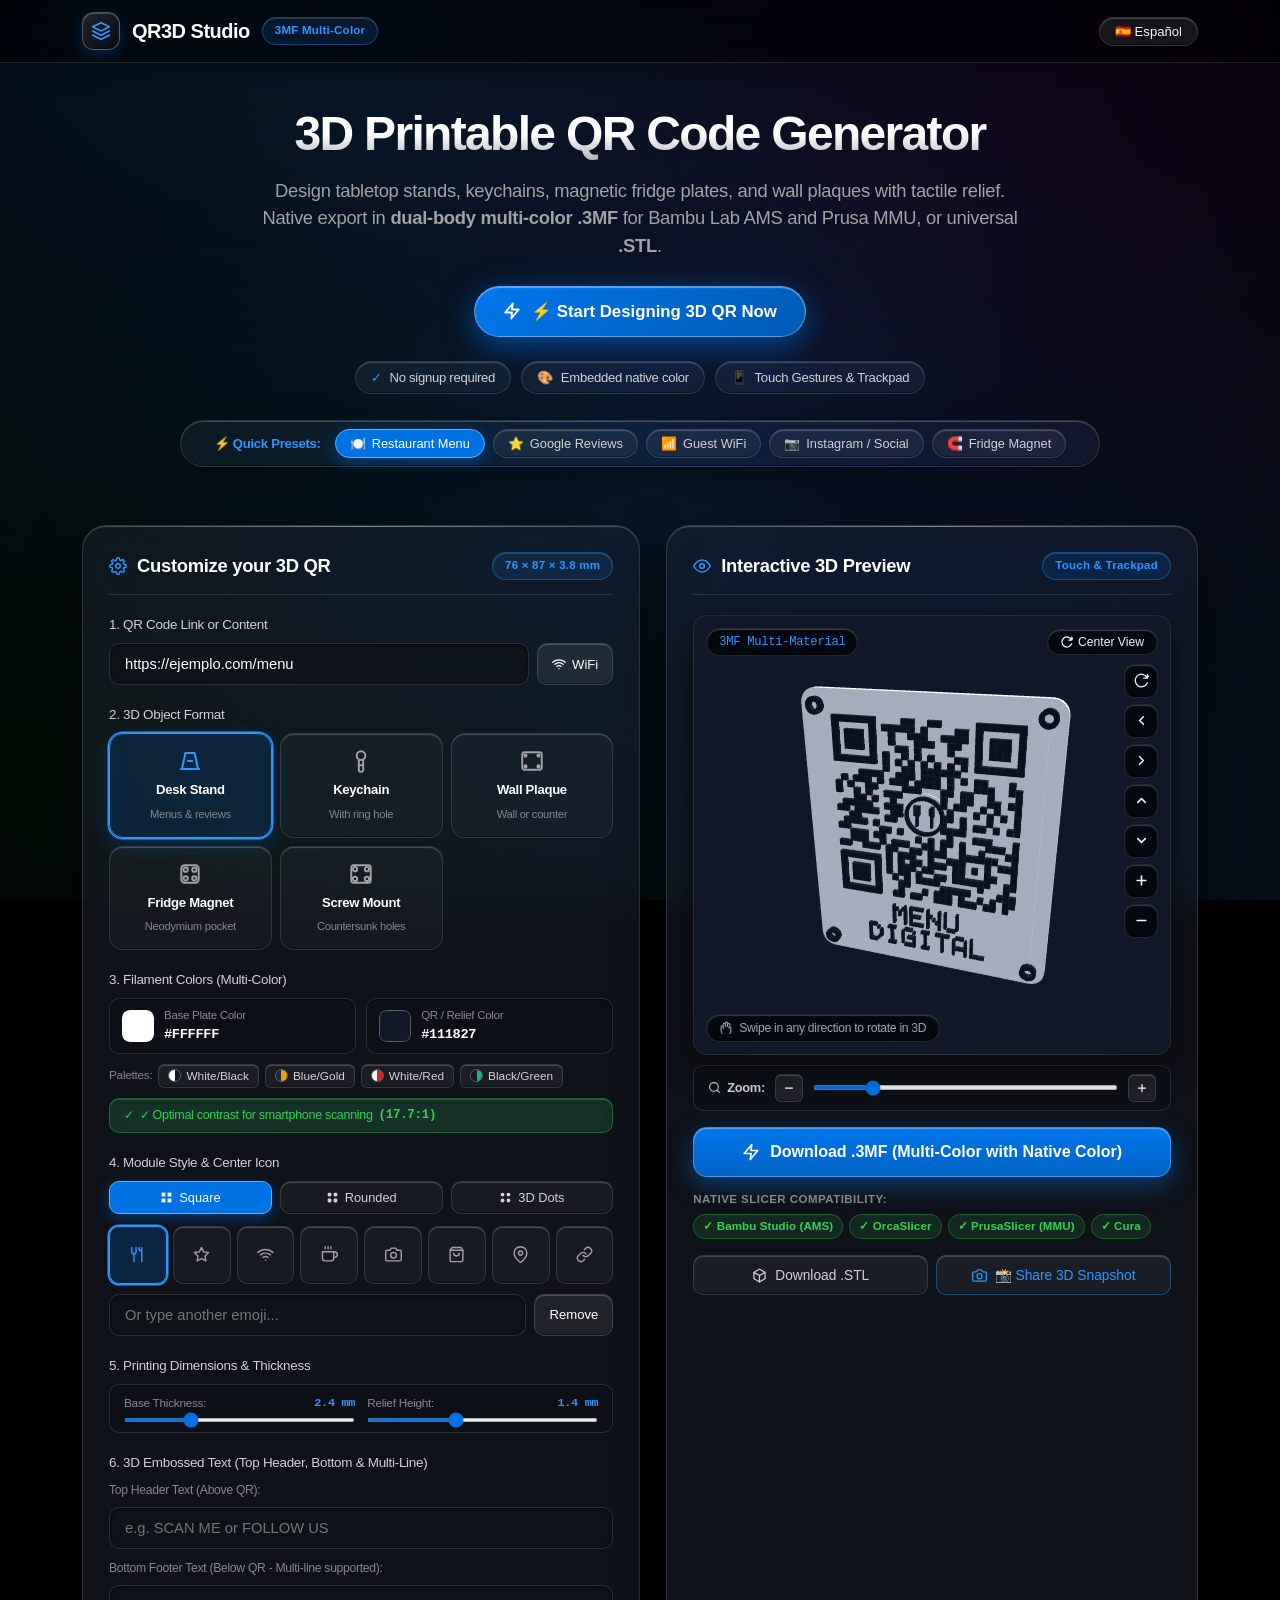
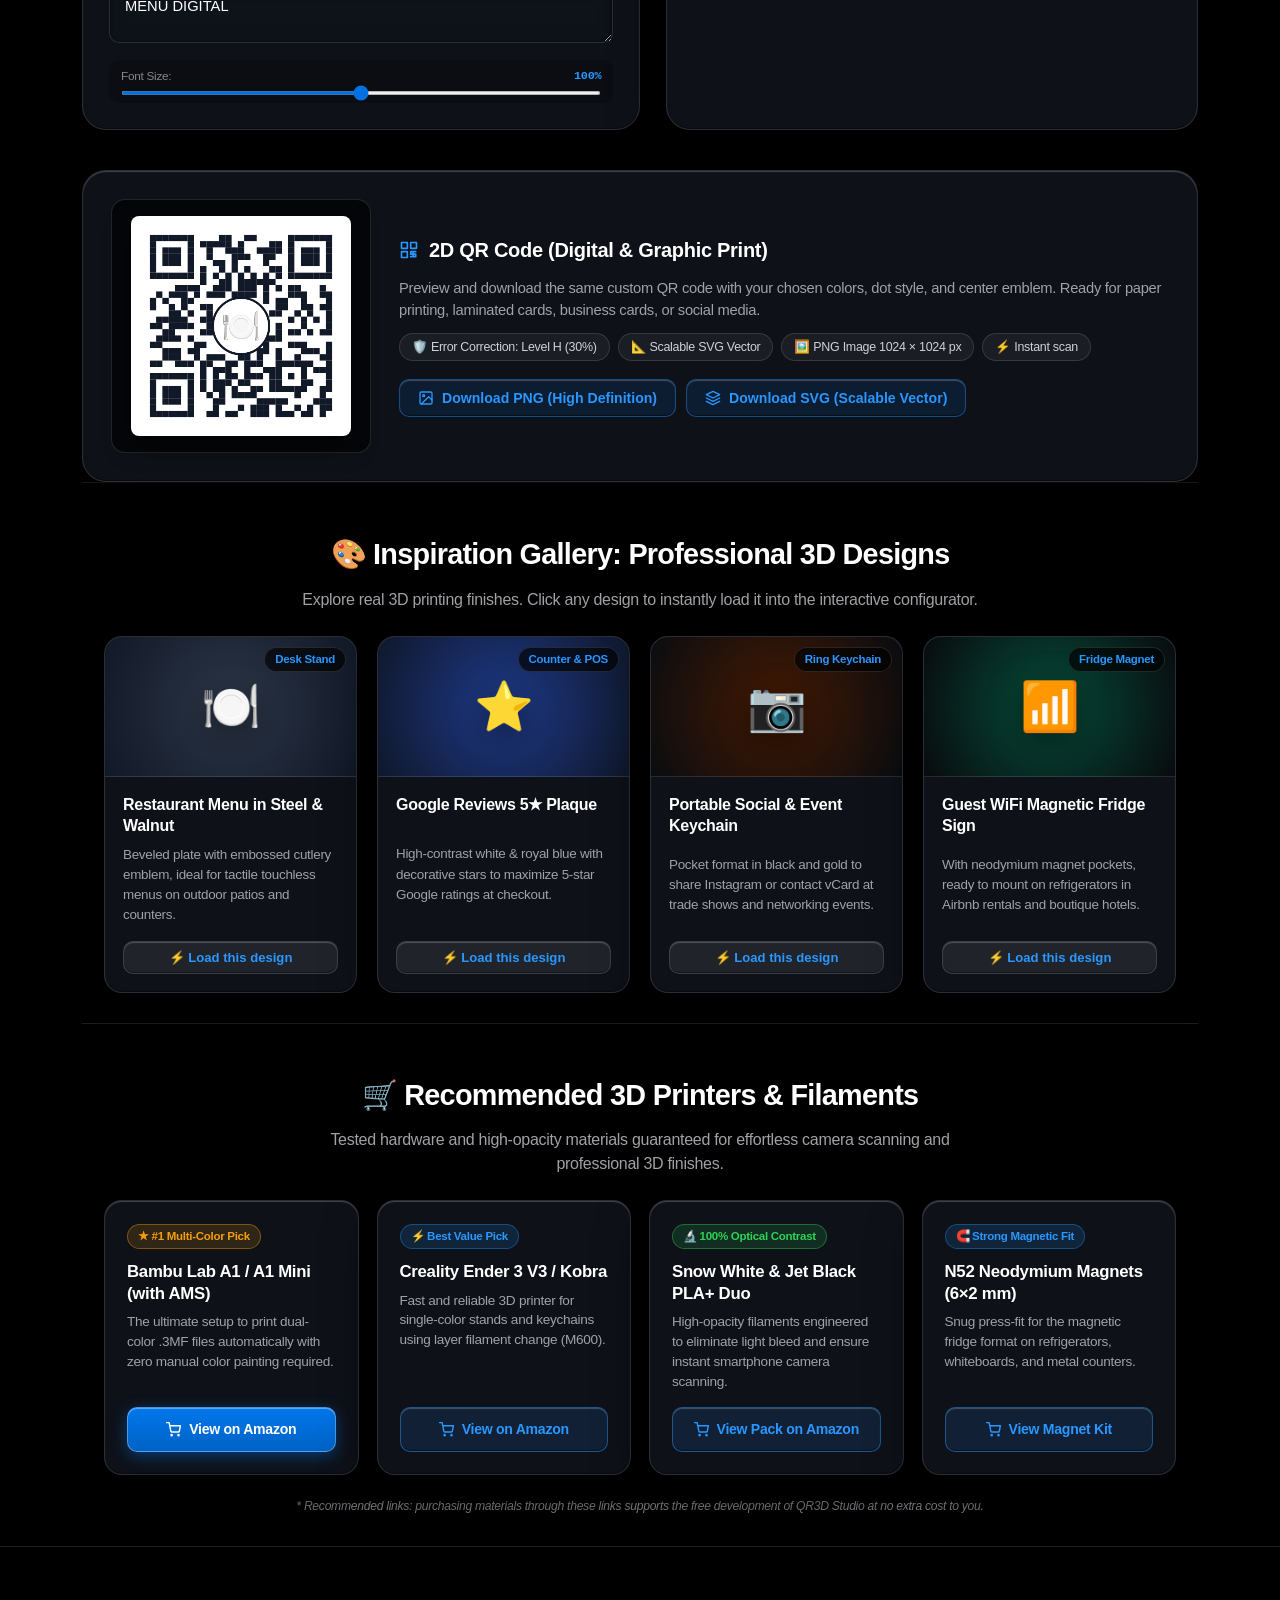
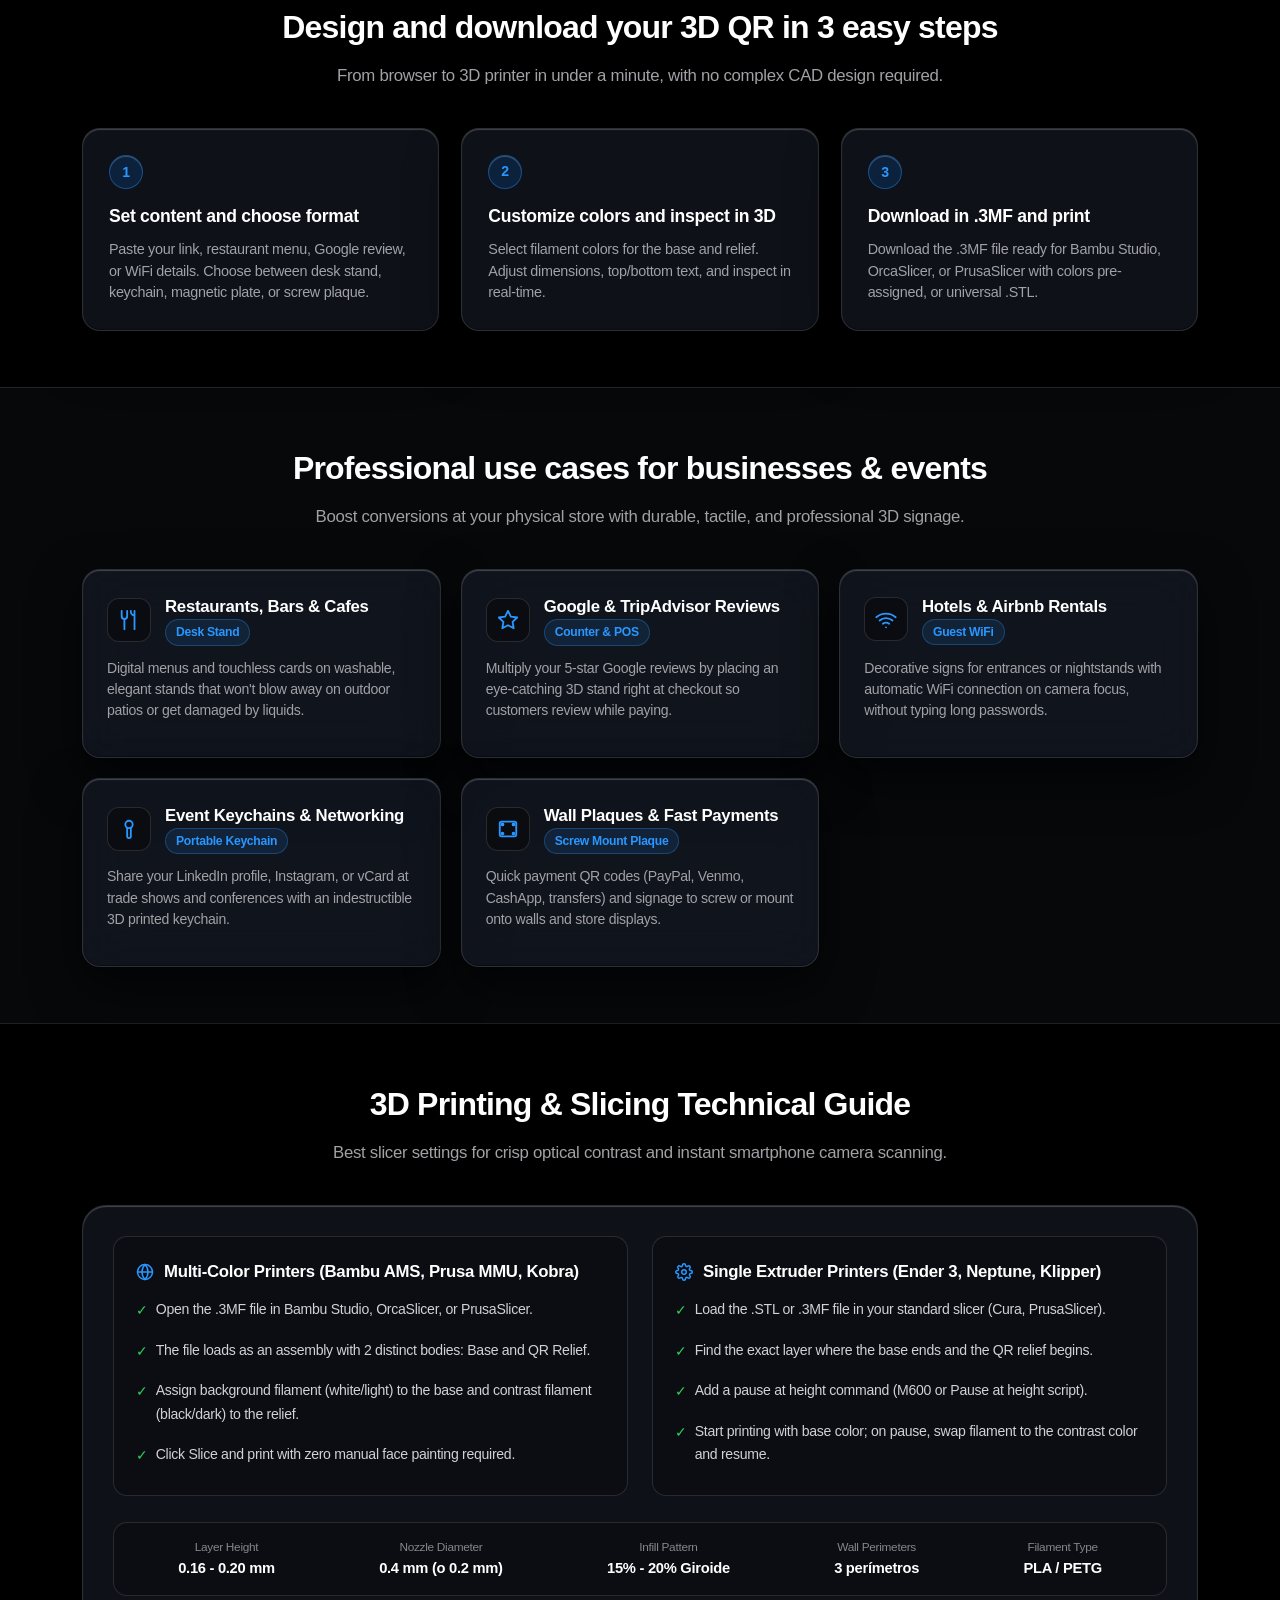
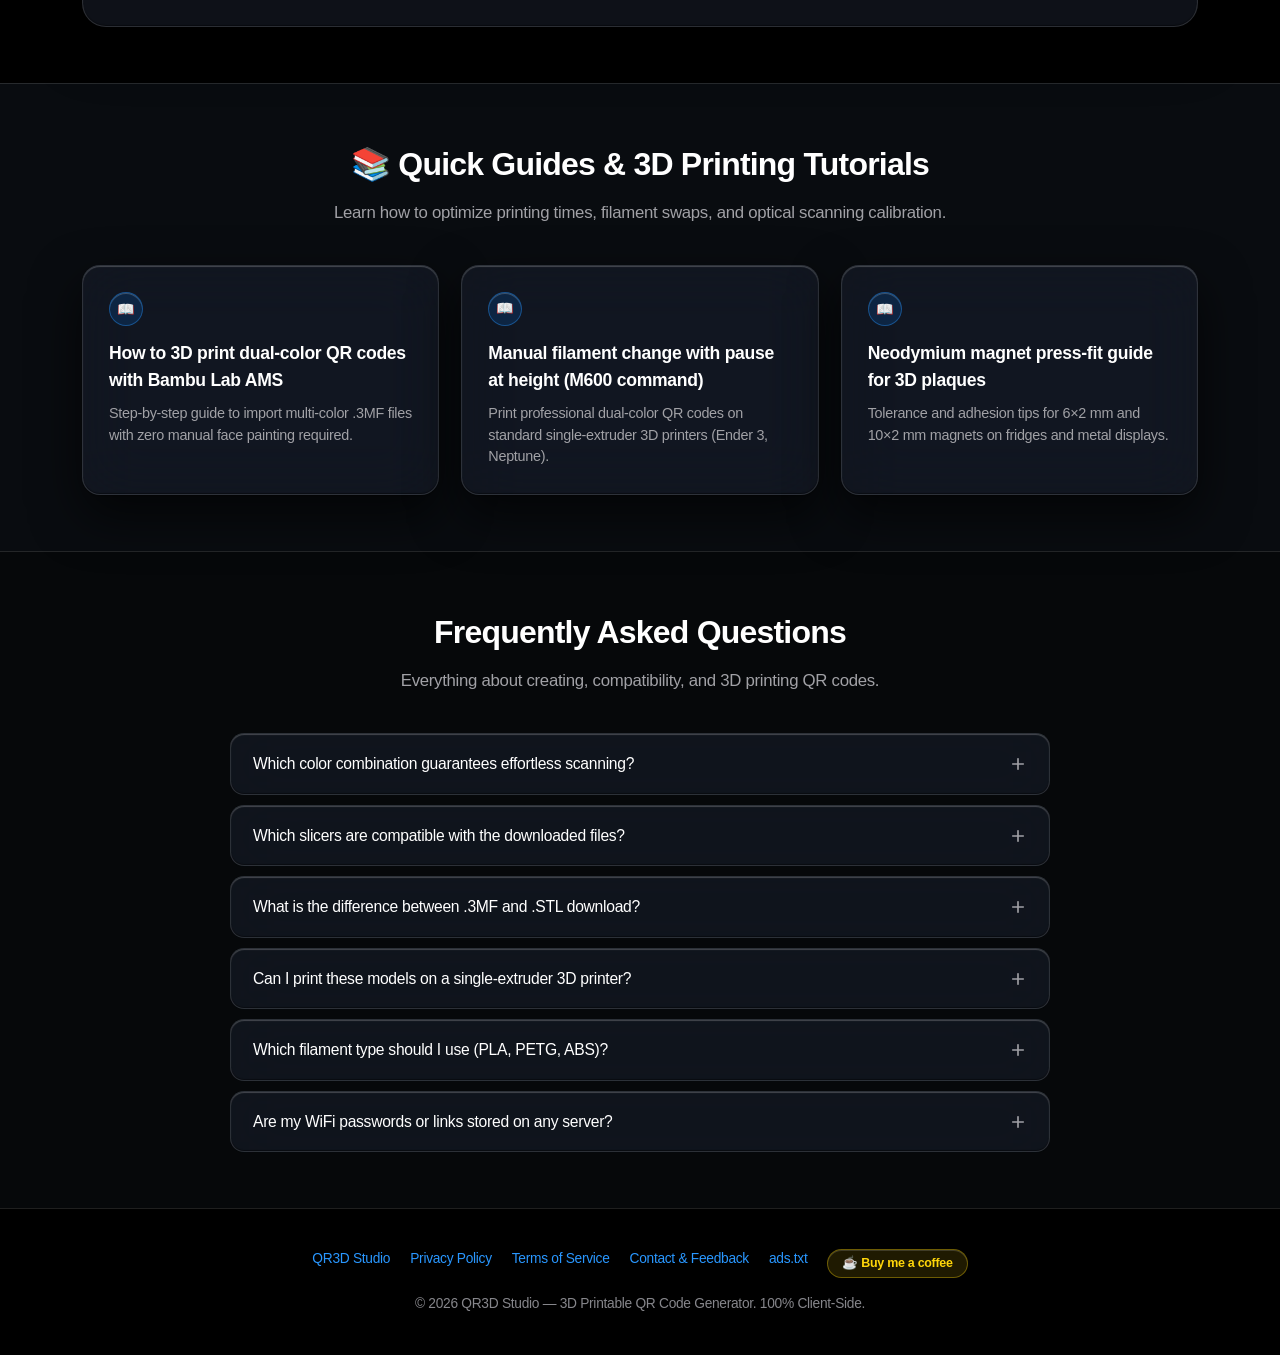
==== commit 52d179ea: "Add files via upload" ====
--- a/index.html
+++ b/index.html
@@ -649,7 +649,7 @@
             </div>
             <div class="gallery-info">
               <h3 class="gallery-title" data-i18n="gallery.item1_title">Menú Restaurante en Acero & Madera</h3>
-              <p class="gallery-desc">Diseño biselado con tenedor y cuchillo en relieve, ideal para cartas táctiles en terrazas y barras.</p>
+              <p class="gallery-desc" data-i18n="gallery.item1_desc">Diseño biselado con tenedor y cuchillo en relieve, ideal para cartas táctiles en terrazas y barras.</p>
               <button type="button" class="gallery-btn" data-i18n="gallery.item1_btn">⚡ Cargar este diseño</button>
             </div>
           </div>
@@ -662,7 +662,7 @@
             </div>
             <div class="gallery-info">
               <h3 class="gallery-title" data-i18n="gallery.item2_title">Placa de Reseñas Google 5★</h3>
-              <p class="gallery-desc">Contraste blanco y azul royal con estrellas decorativas para maximizar opiniones de 5 estrellas al cobrar.</p>
+              <p class="gallery-desc" data-i18n="gallery.item2_desc">Contraste blanco y azul royal con estrellas decorativas para maximizar opiniones de 5 estrellas al cobrar.</p>
               <button type="button" class="gallery-btn" data-i18n="gallery.item2_btn">⚡ Cargar este diseño</button>
             </div>
           </div>
@@ -675,7 +675,7 @@
             </div>
             <div class="gallery-info">
               <h3 class="gallery-title" data-i18n="gallery.item3_title">Llavero Portátil de Redes & Eventos</h3>
-              <p class="gallery-desc">Formato de bolsillo en negro y oro para compartir Instagram o tarjeta de contacto en ferias y networking.</p>
+              <p class="gallery-desc" data-i18n="gallery.item3_desc">Formato de bolsillo en negro y oro para compartir Instagram o tarjeta de contacto en ferias y networking.</p>
               <button type="button" class="gallery-btn" data-i18n="gallery.item3_btn">⚡ Cargar este diseño</button>
             </div>
           </div>
@@ -688,7 +688,7 @@
             </div>
             <div class="gallery-info">
               <h3 class="gallery-title" data-i18n="gallery.item4_title">Placa Magnética WiFi de Huéspedes</h3>
-              <p class="gallery-desc">Con cajeados para imanes de neodimio, listo para colocar en la nevera de alojamientos turísticos y Airbnb.</p>
+              <p class="gallery-desc" data-i18n="gallery.item4_desc">Con cajeados para imanes de neodimio, listo para colocar en la nevera de alojamientos turísticos y Airbnb.</p>
               <button type="button" class="gallery-btn" data-i18n="gallery.item4_btn">⚡ Cargar este diseño</button>
             </div>
           </div>
@@ -941,23 +941,23 @@
         <!-- Slicer Recommended Settings Bar -->
         <div class="slicer-params-bar">
           <div class="param-item">
-            <div class="param-name">Altura de Capa</div>
+            <div class="param-name" data-i18n="param.layer_height">Altura de Capa</div>
             <div class="param-val">0.16 - 0.20 mm</div>
           </div>
           <div class="param-item">
-            <div class="param-name">Boquilla</div>
+            <div class="param-name" data-i18n="param.nozzle">Boquilla</div>
             <div class="param-val">0.4 mm (o 0.2 mm)</div>
           </div>
           <div class="param-item">
-            <div class="param-name">Relleno (Infill)</div>
+            <div class="param-name" data-i18n="param.infill">Relleno (Infill)</div>
             <div class="param-val">15% - 20% Giroide</div>
           </div>
           <div class="param-item">
-            <div class="param-name">Paredes</div>
+            <div class="param-name" data-i18n="param.walls">Paredes</div>
             <div class="param-val">3 perímetros</div>
           </div>
           <div class="param-item">
-            <div class="param-name">Material</div>
+            <div class="param-name" data-i18n="param.material">Material</div>
             <div class="param-val">PLA / PETG</div>
           </div>
         </div>
@@ -1155,30 +1155,28 @@
               <path d="M5 12.55a11 11 0 0 1 14.08 0"/><path d="M1.42 9a16 16 0 0 1 21.16 0"/><path d="M8.53 16.11a6 6 0 0 1 6.95 0"/><line x1="12" y1="20" x2="12.01" y2="20"/>
             </svg>
           </span>
-          Configurar QR para Conexión WiFi
+          <span data-i18n="wifi_modal.title">Configurar QR para Conexión WiFi</span>
         </h3>
         <button type="button" class="modal-close-icon" id="closeWifiBtn">✕</button>
       </div>
-      <p style="font-size:0.88rem; color:var(--text-secondary); margin-bottom:16px;">
-        Al escanear este código con la cámara del smartphone, los clientes o huéspedes se conectarán automáticamente a la red.
-      </p>
+      <p style="font-size:0.88rem; color:var(--text-secondary); margin-bottom:16px;" data-i18n="wifi_modal.desc">Al escanear este código con la cámara del smartphone, los clientes o huéspedes se conectarán automáticamente a la red.</p>
       <div class="control-group">
-        <label class="control-label" for="wifiSsid">Nombre de la Red (SSID)</label>
+        <label class="control-label" for="wifiSsid" data-i18n="wifi_modal.ssid">Nombre de la Red (SSID)</label>
         <input type="text" id="wifiSsid" class="text-input" placeholder="Ej: WiFi_Restaurante_5G">
       </div>
       <div class="control-group">
-        <label class="control-label" for="wifiPass">Contraseña</label>
+        <label class="control-label" for="wifiPass" data-i18n="wifi_modal.pass">Contraseña</label>
         <input type="text" id="wifiPass" class="text-input" placeholder="Clave de seguridad">
       </div>
       <div class="control-group">
-        <label class="control-label" for="wifiType">Tipo de Cifrado</label>
+        <label class="control-label" for="wifiType" data-i18n="wifi_modal.type">Tipo de Cifrado</label>
         <select id="wifiType" class="text-input">
           <option value="WPA">WPA / WPA2 / WPA3 (Estándar)</option>
           <option value="WEP">WEP (Antiguo)</option>
           <option value="nopass">Red Abierta (Sin contraseña)</option>
         </select>
       </div>
-      <button type="button" id="applyWifiBtn" class="modal-action-btn">Aplicar a mi QR 3D</button>
+      <button type="button" id="applyWifiBtn" class="modal-action-btn" data-i18n="wifi_modal.apply">Aplicar a mi QR 3D</button>
     </div>
   </div>
 
@@ -1186,14 +1184,14 @@
   <div class="legal-modal-overlay" id="termsModal">
     <div class="legal-modal-box">
       <div class="legal-header">
-        <h3 class="legal-title">Términos de Uso</h3>
+        <h3 class="legal-title" data-i18n="legal.terms_title">Términos de Uso</h3>
         <button type="button" class="close-modal-btn" id="closeTermsBtn">✕</button>
       </div>
       <div class="legal-body">
-        <h4>1. Licencia de Uso</h4>
-        <p>Los modelos geométricos 3D generados en formatos .3MF, .STL, PNG y SVG son de libre disposición. Eres libre de imprimir, compartir y comercializar físicamente las piezas impresas a tus clientes sin abonar regalías.</p>
-        <h4>2. Responsabilidad de Escaneo y Calibración</h4>
-        <p>La legibilidad óptica del código QR físico depende de factores externos como la calibración de tu impresora 3D, el contraste de los filamentos seleccionados y la iluminación ambiental. QR3D Studio proporciona herramientas de ayuda visual pero no garantiza el escaneo en impresiones defectuosas.</p>
+        <h4 data-i18n="legal.terms_h1">1. Licencia de Uso</h4>
+        <p data-i18n="legal.terms_p1">Los modelos geométricos 3D generados en formatos .3MF, .STL, PNG y SVG son de libre disposición. Eres libre de imprimir, compartir y comercializar físicamente las piezas impresas a tus clientes sin abonar regalías.</p>
+        <h4 data-i18n="legal.terms_h2">2. Responsabilidad de Escaneo y Calibración</h4>
+        <p data-i18n="legal.terms_p2">La legibilidad óptica del código QR físico depende de factores externos como la calibración de tu impresora 3D, el contraste de los filamentos seleccionados y la iluminación ambiental. QR3D Studio proporciona herramientas de ayuda visual pero no garantiza el escaneo en impresiones defectuosas.</p>
       </div>
     </div>
   </div>
@@ -1202,13 +1200,13 @@
   <div class="legal-modal-overlay" id="contactModal">
     <div class="legal-modal-box">
       <div class="legal-header">
-        <h3 class="legal-title">Contacto y Feedback</h3>
+        <h3 class="legal-title" data-i18n="legal.contact_title">Contacto y Feedback</h3>
         <button type="button" class="close-modal-btn" id="closeContactBtn">✕</button>
       </div>
       <div class="legal-body">
-        <p>¿Tienes sugerencias, ideas de nuevos formatos para impresión 3D o consultas comerciales?</p>
+        <p data-i18n="legal.contact_p1">¿Tienes sugerencias, ideas de nuevos formatos para impresión 3D o consultas comerciales?</p>
         <p>Puedes escribirnos directamente a: <br><strong style="color:#fff;">contacto@qr3dstudio.online</strong></p>
-        <p>O abrir un ticket / issue en nuestro repositorio de código abierto en GitHub.</p>
+        <p data-i18n="legal.contact_p2">O abrir un ticket / issue en nuestro repositorio de código abierto en GitHub.</p>
       </div>
     </div>
   </div>
